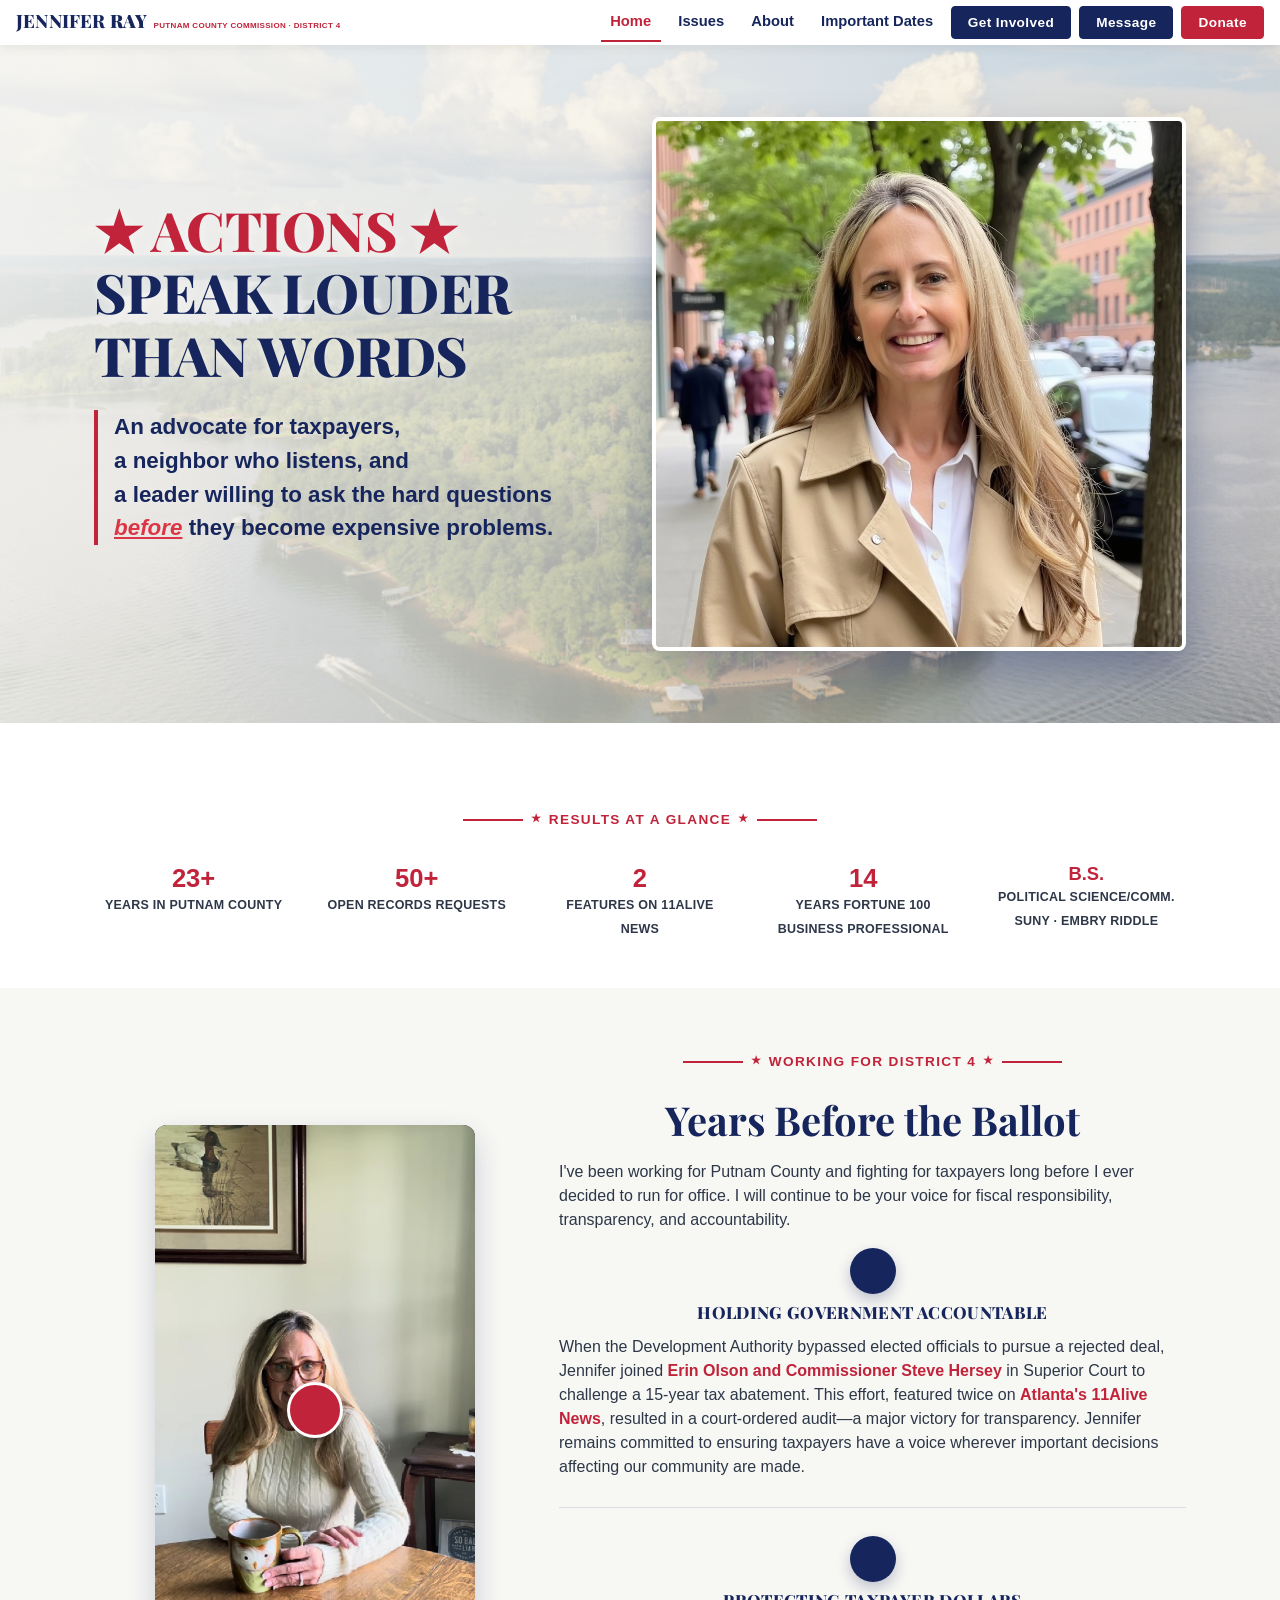
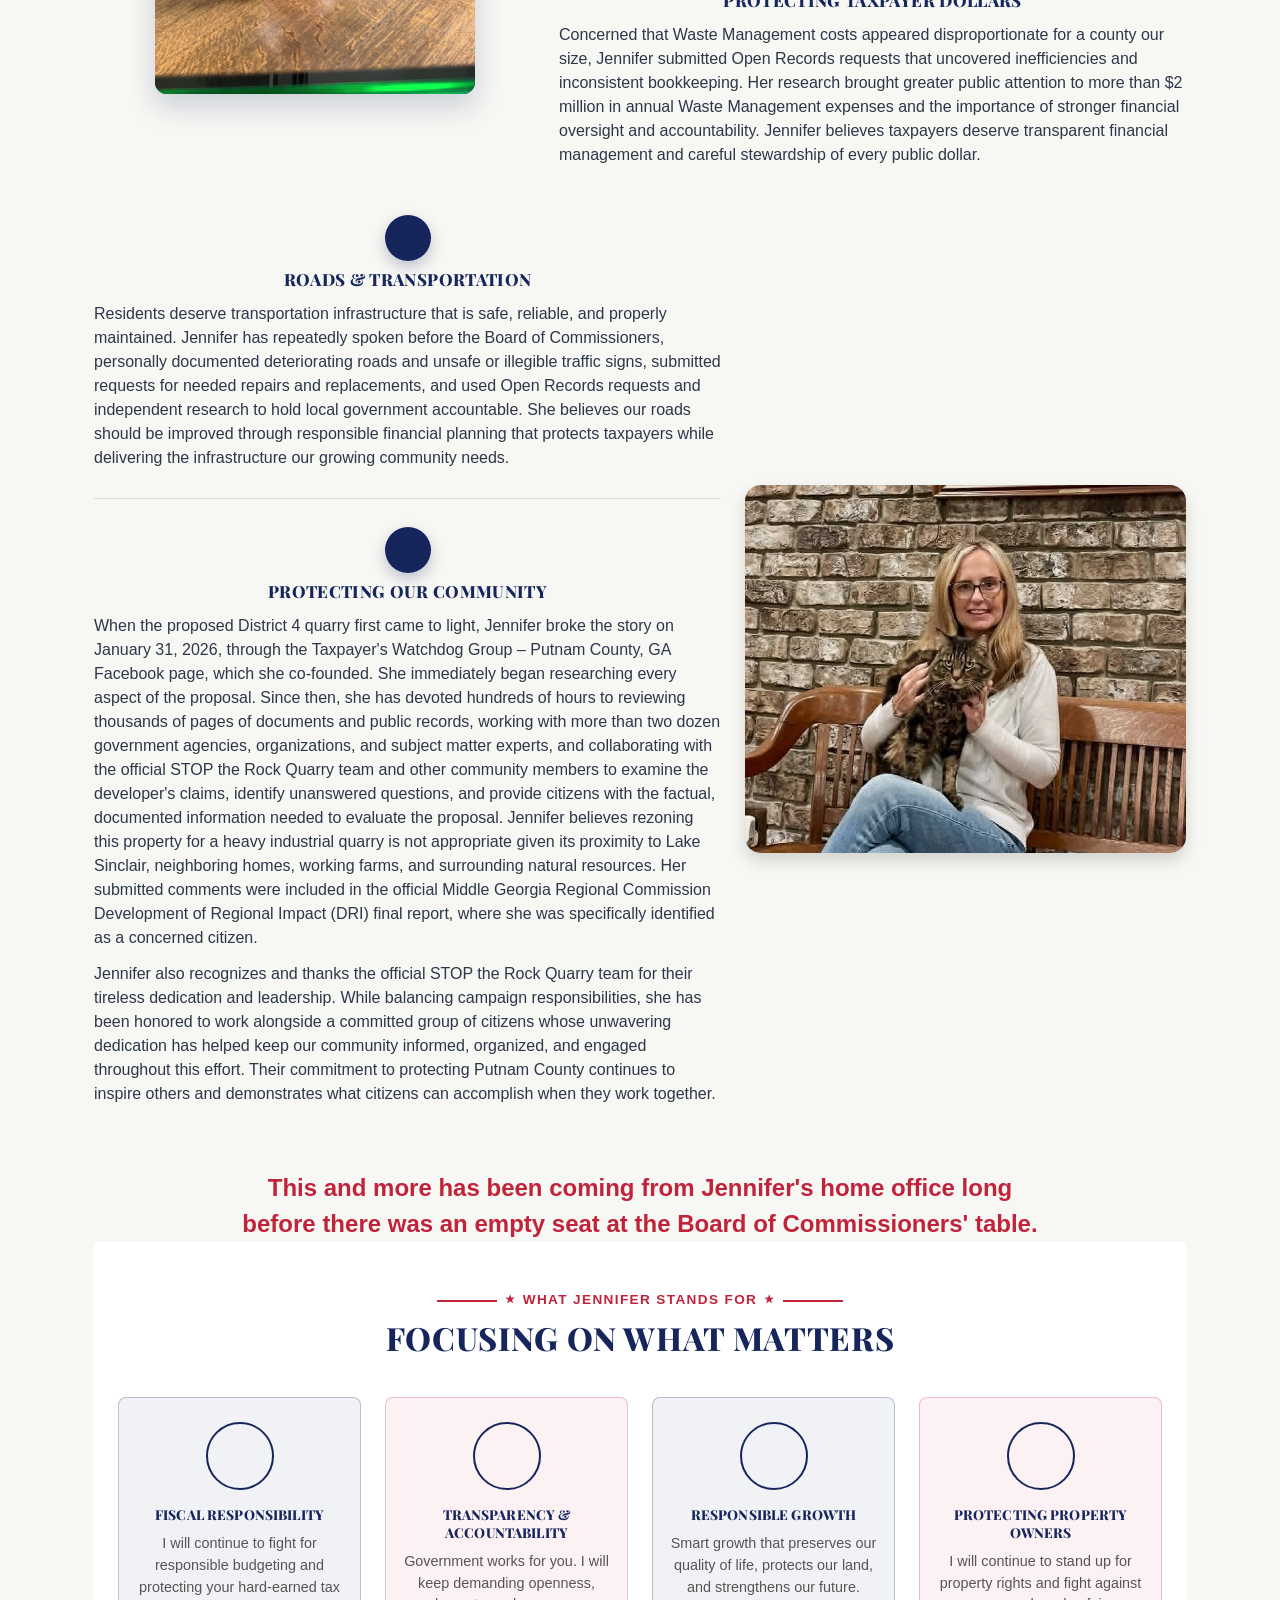
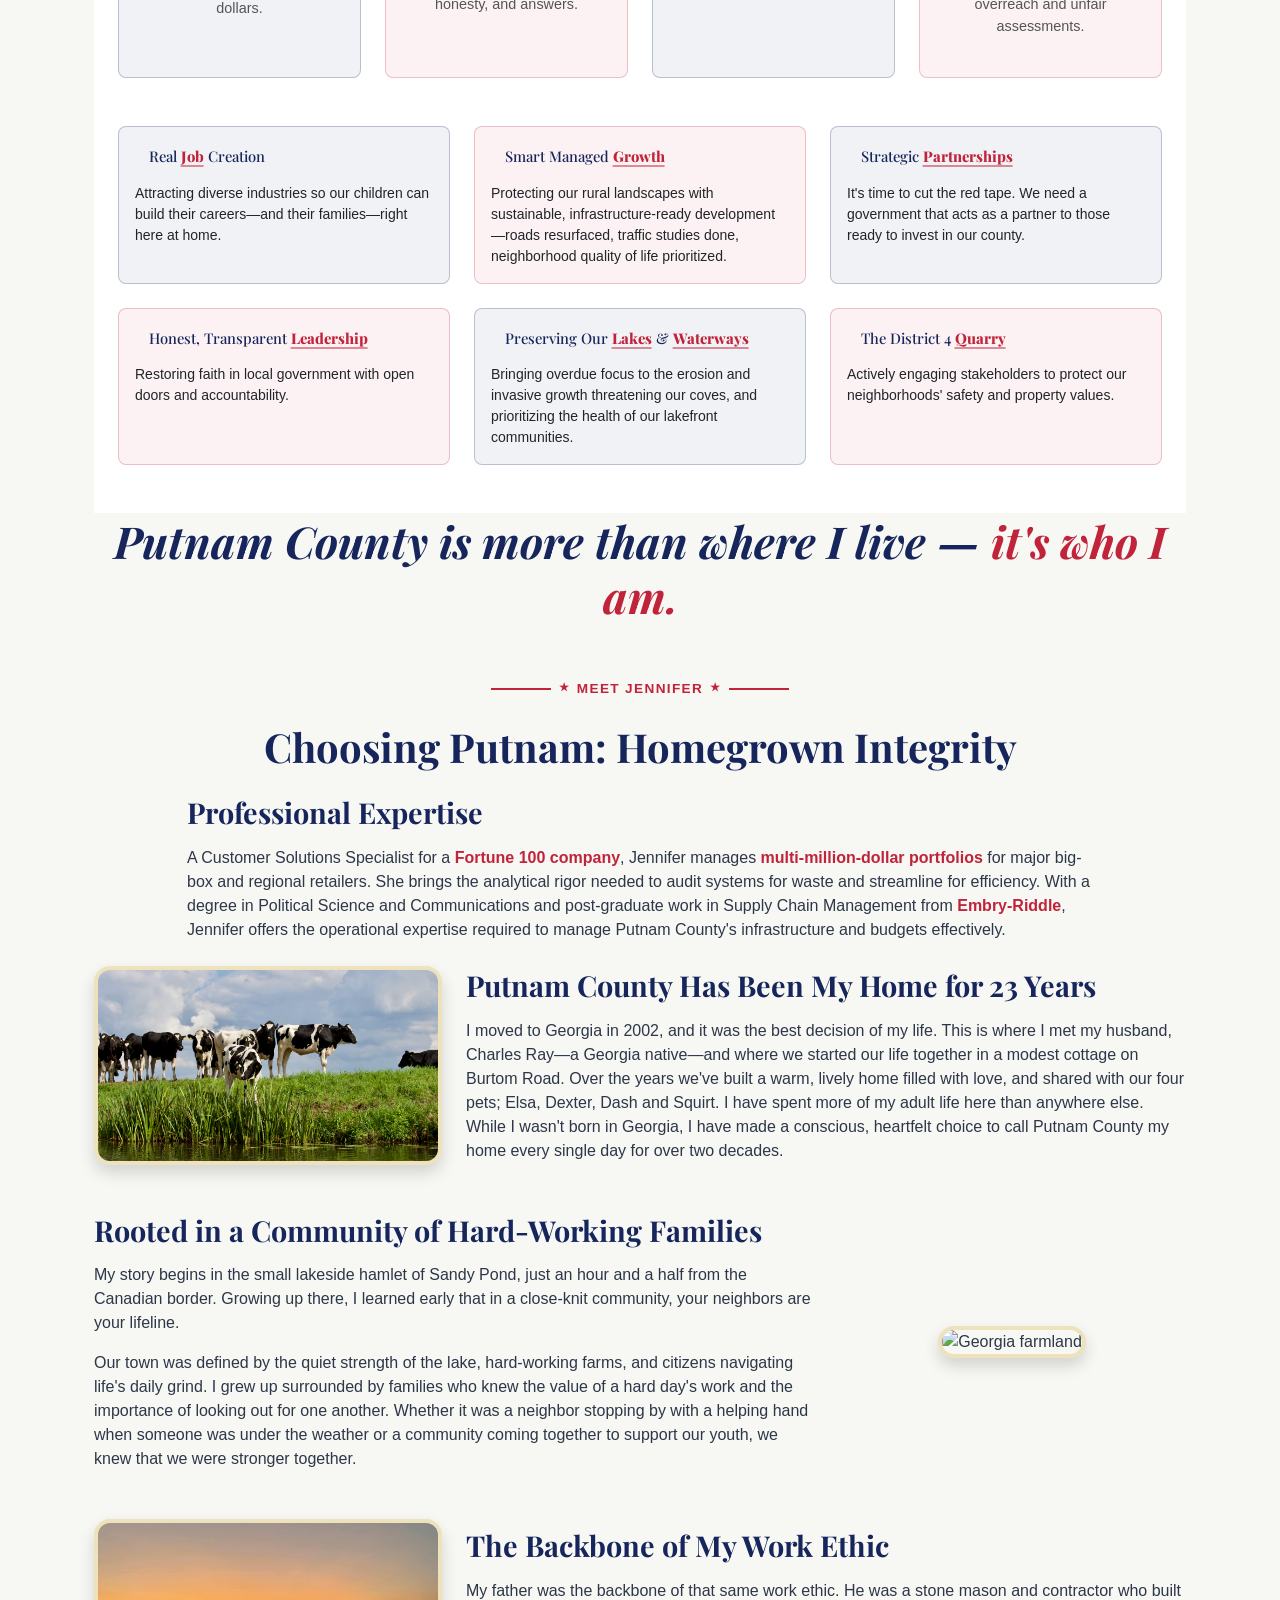
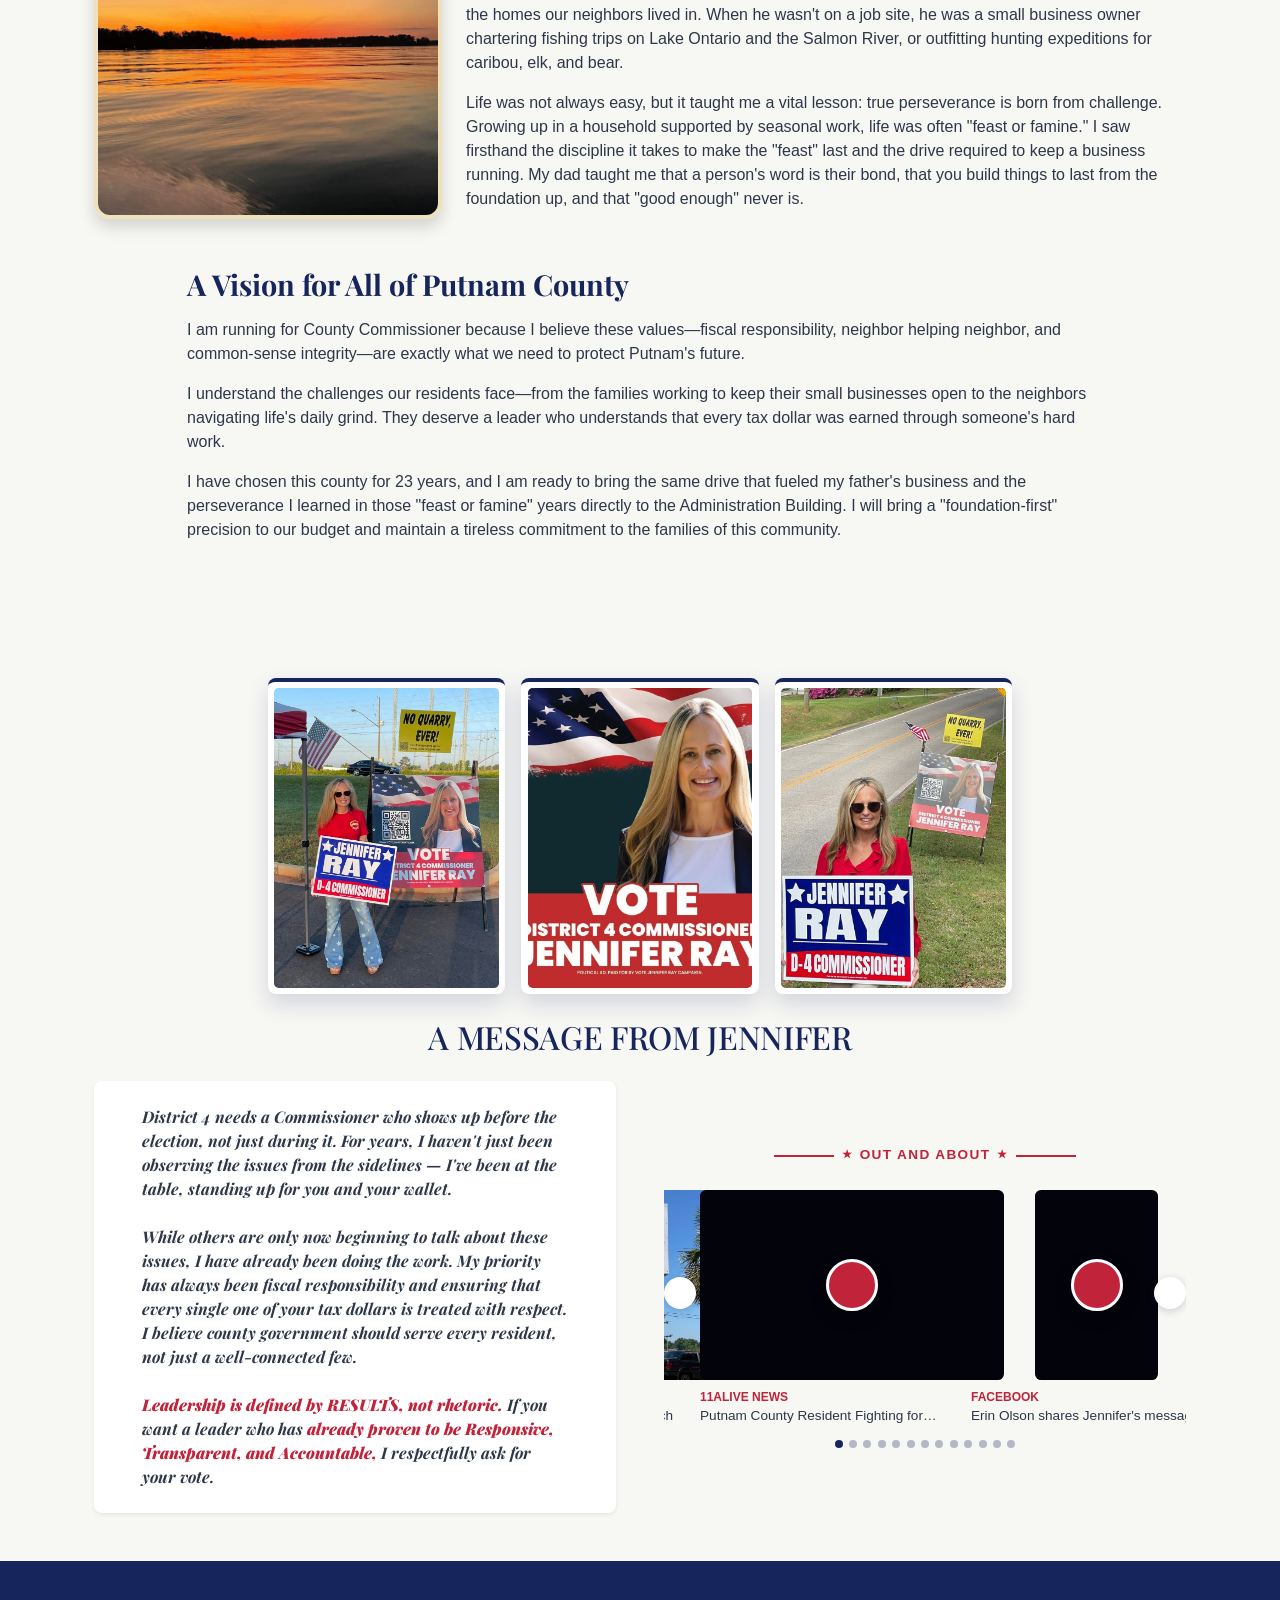
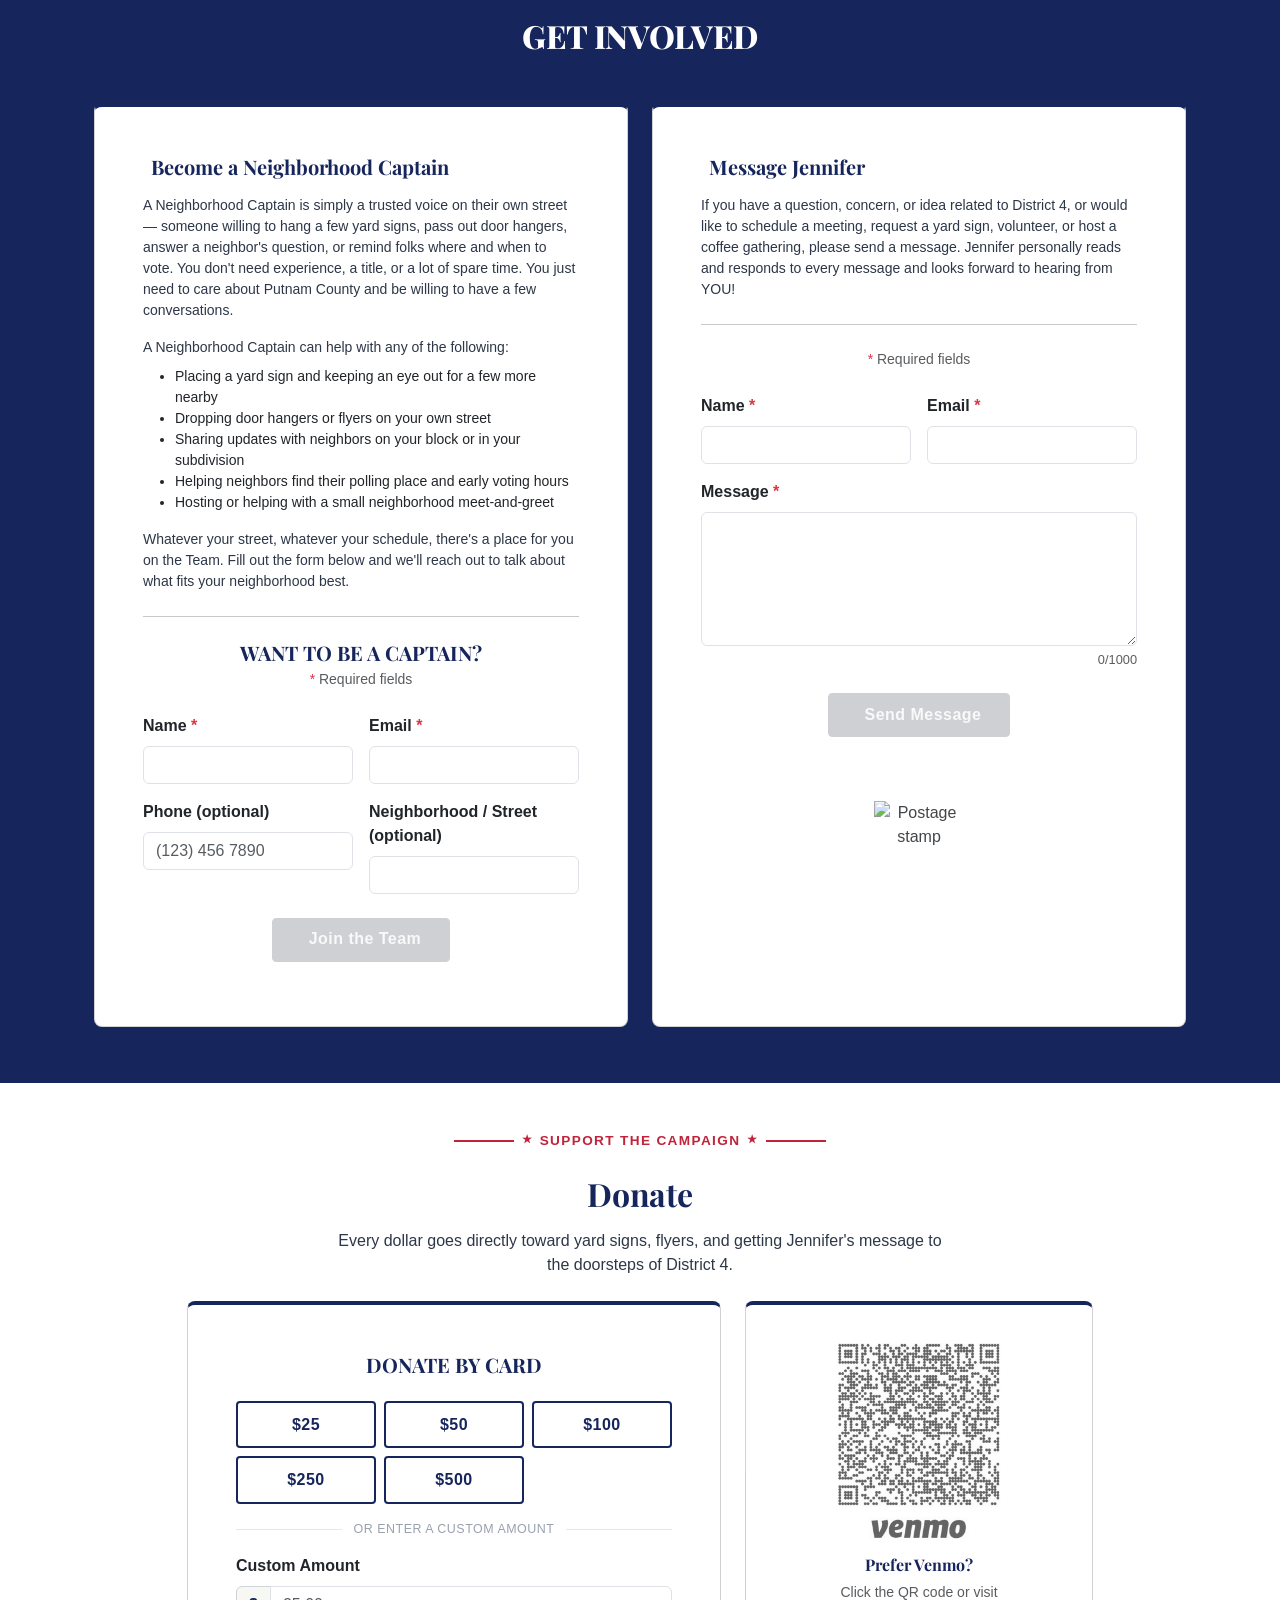
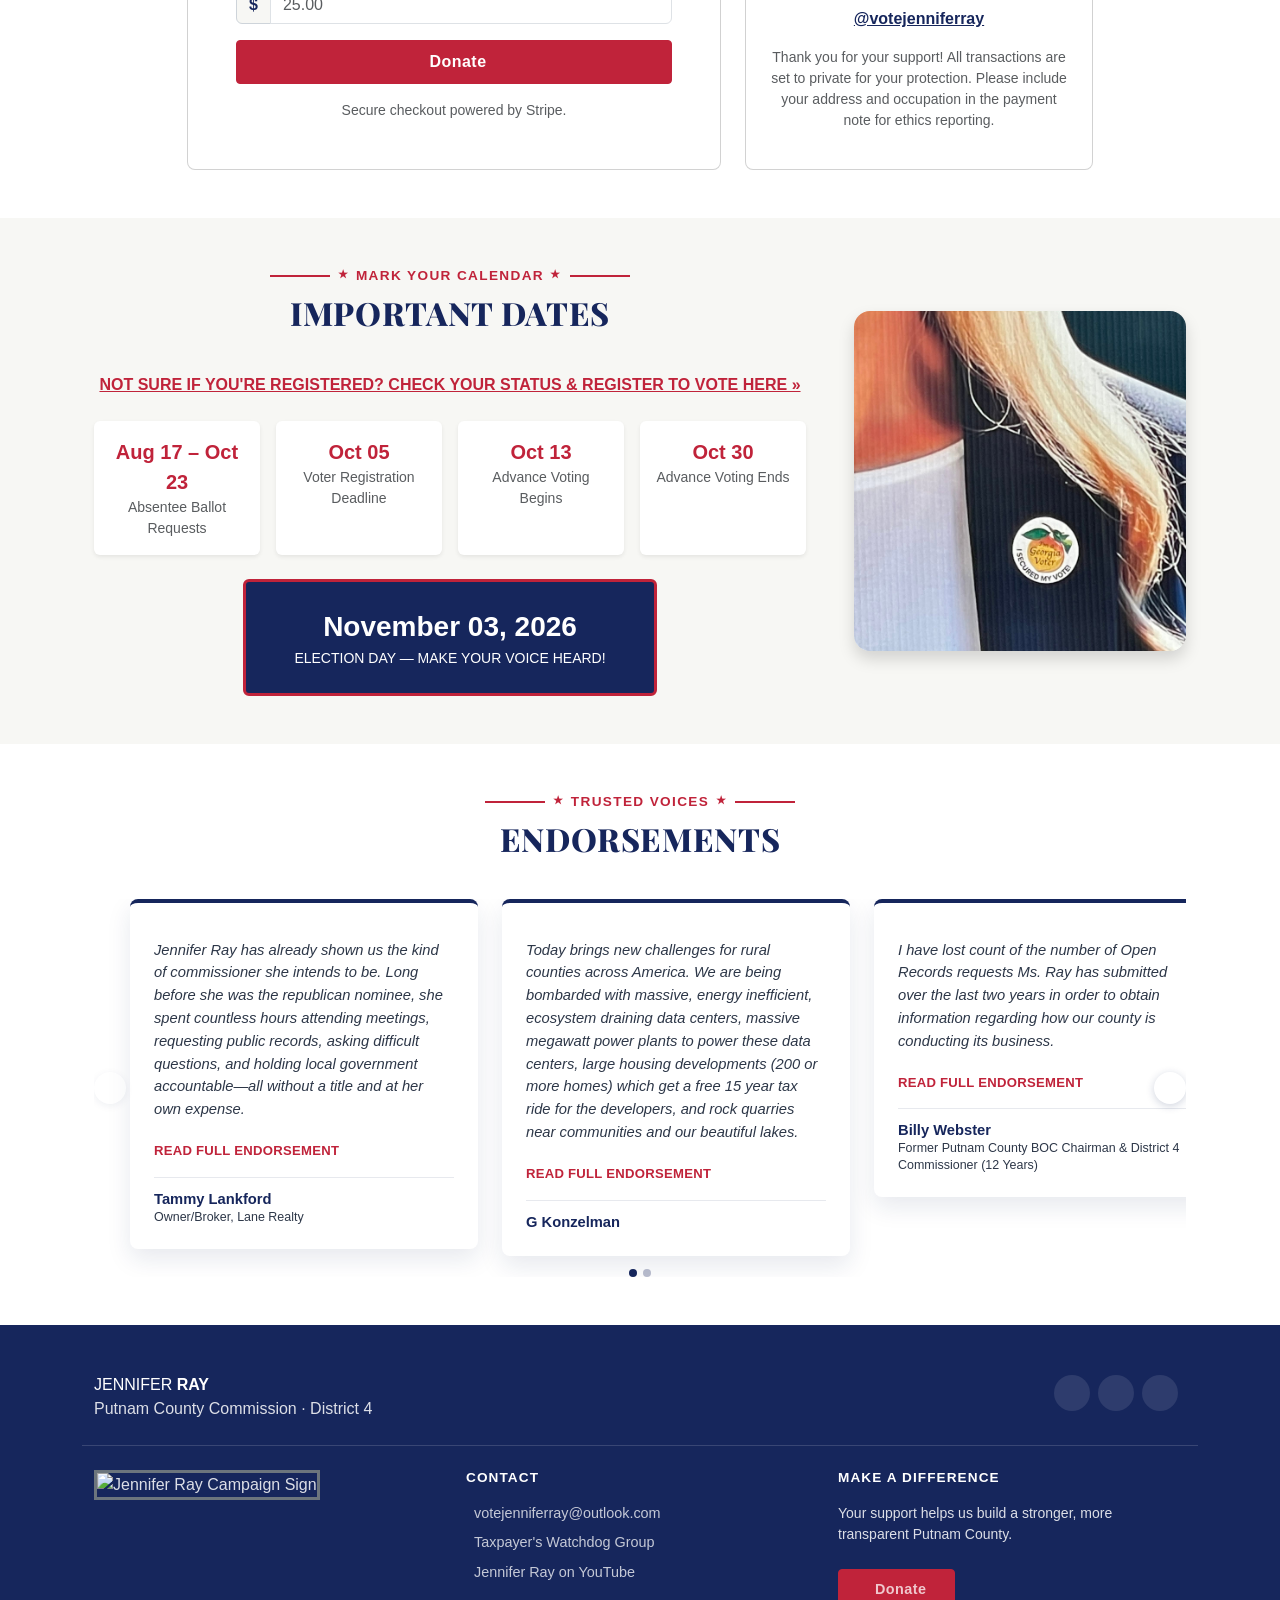
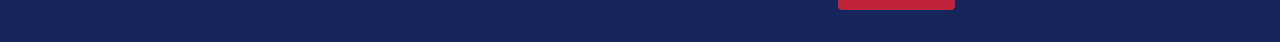
==== new.html @ e47a66ab "updated text and carousel" ====
<!doctype html>
<html lang="en">
	<head>
		<script async src="https://www.googletagmanager.com/gtag/js?id=G-Y20LZ23886"></script>
		<script>
			window.dataLayer = window.dataLayer || [];
			function gtag() {
				dataLayer.push(arguments);
			}
			gtag("js", new Date());
			gtag("config", "G-Y20LZ23886");
		</script>
		<meta charset="UTF-8" />
		<meta name="viewport" content="width=device-width, initial-scale=1.0" />
		<title>Jennifer Ray | Putnam County Board of Commissioners Candidate 2026</title>
		<link href="https://cdn.jsdelivr.net/npm/bootstrap@5.3.3/dist/css/bootstrap.min.css" rel="stylesheet" />
		<link href="https://cdn.jsdelivr.net/npm/@fortawesome/fontawesome-free@7.2.0/css/all.min.css" rel="stylesheet" />
		<link
			href="https://fonts.googleapis.com/css2?family=Playfair+Display:ital,wght@0,600;0,700;0,800;1,600&display=swap"
			rel="stylesheet"
		/>
		<link href="css/new-style.css?v=11" rel="stylesheet" />
		<link rel="icon" type="image/png" href="images/favicon.ico" />
	</head>
	<body>
		<nav class="navbar custom-navbar site-nav sticky-top">
			<div class="container-fluid px-2 px-sm-3">
				<div class="navbar-top-row">
					<a class="navbar-brand brand-block" href="#home">
						<span class="brand-name">JENNIFER <strong>RAY</strong></span>
						<span class="brand-sub">Putnam County Commission &middot; District 4</span>
					</a>
					<button
						class="navbar-toggler"
						type="button"
						data-bs-toggle="collapse"
						data-bs-target="#mainNav"
						aria-controls="mainNav"
						aria-expanded="false"
						aria-label="Toggle navigation"
					>
						<span class="navbar-toggler-icon"></span>
					</button>
				</div>
				<div class="collapse navbar-collapse justify-content-end" id="mainNav">
					<ul class="navbar-nav nav-items-gap">
						<li class="nav-item"><a class="nav-link active" href="#home">Home</a></li>
						<li class="nav-item"><a class="nav-link" href="#issues">Issues</a></li>
						<li class="nav-item"><a class="nav-link" href="#meet-jennifer">About</a></li>
						<li class="nav-item"><a class="nav-link" href="#dates">Important Dates</a></li>
						<li class="nav-item nav-cta"><a class="btn btn-navy-solid btn-nav" href="#get-involved">Get Involved</a></li>
						<li class="nav-item nav-cta"><a class="btn btn-navy-solid btn-nav" href="#message">Message</a></li>
						<li class="nav-item nav-cta"><a class="btn btn-red btn-nav" href="#donate">Donate</a></li>
					</ul>
				</div>
			</div>
		</nav>

		<section class="hero-section" id="home">
			<div class="container px-4">
				<div class="row align-items-center gy-4">
					<div class="col-lg-6 order-2 order-lg-1">
						<h1 class="hero-headline text-navy mb-4">
							<span class="accent-line">&#9733; Actions &#9733;</span><br />
							Speak Louder<br />
							Than Words
						</h1>
						<p class="hero-lede mb-4" style="max-width: 32rem">
							An advocate for taxpayers,<br />
							a neighbor who listens, and<br />
							a leader willing to ask the hard questions
							<b class="text-decoration-underline fst-italic text-danger">before</b> they become expensive problems.
						</p>
					</div>
					<div class="col-lg-6 order-1 order-lg-2 text-center">
						<img src="images/jen-pic-2.jpeg" alt="Jennifer Ray" class="img-fluid hero-photo hero-photo-mobile" />
					</div>
				</div>
			</div>
		</section>

		<div class="wave-divider">
			<svg viewBox="0 0 1200 60" preserveAspectRatio="none" xmlns="http://www.w3.org/2000/svg">
				<path d="M0,20 C300,60 900,0 1200,30 L1200,60 L0,60 Z" fill="#ffffff"></path>
			</svg>
		</div>

		<section class="stats-strip bg-white">
			<div class="container px-4">
				<div class="section-heading mb-4">
					<div class="eyebrow-rule">
						<hr />
						<span class="eyebrow">Results at a Glance</span>
						<hr />
					</div>
				</div>
				<div class="row row-cols-2 row-cols-md-3 row-cols-lg-5 g-4">
					<div class="col">
						<div class="stat-item">
							<div class="stat-icon"><i class="fas fa-tree"></i></div>
							<span class="stat-number">23+</span>
							<span class="stat-label">Years in Putnam County</span>
						</div>
					</div>
					<div class="col">
						<div class="stat-item">
							<div class="stat-icon"><i class="fas fa-file-alt"></i></div>
							<span class="stat-number">50+</span>
							<span class="stat-label">Open Records Requests</span>
						</div>
					</div>
					<div class="col">
						<div class="stat-item">
							<div class="stat-icon"><i class="fas fa-video"></i></div>
							<span class="stat-number">2</span>
							<span class="stat-label">Features on 11Alive News</span>
						</div>
					</div>
					<div class="col">
						<div class="stat-item">
							<div class="stat-icon"><i class="fas fa-briefcase"></i></div>
							<span class="stat-number">14</span>
							<span class="stat-label">Years Fortune 100 Business Professional</span>
						</div>
					</div>
					<div class="col">
						<div class="stat-item">
							<div class="stat-icon"><i class="fas fa-graduation-cap"></i></div>
							<span class="stat-number stat-number--sm">B.S.</span>
							<span class="stat-label">Political Science/Comm. SUNY &middot; Embry Riddle</span>
						</div>
					</div>
				</div>
			</div>
		</section>

		<section class="ballot-section bg-ivory py-5" id="about">
			<div class="container px-4 py-3">
				<div class="row align-items-center gy-4 mb-5">
					<div class="col-lg-5 text-center">
						<div
							class="short-embed short-embed--large short-embed--poster mx-auto"
							id="jenniferShortPoster"
							data-video-src="https://www.youtube.com/embed/YfKQkAMSHpc?autoplay=1&modestbranding=1&rel=0&iv_load_policy=3&playsinline=1"
							data-video-title="Jennifer Ray"
							role="button"
							tabindex="0"
							aria-label="Play video"
						>
							<img src="images/new/jennifer_introduction.png" alt="Jennifer Ray" class="short-embed__poster-img" />
							<span class="short-embed__play-badge"><i class="fas fa-play"></i></span>
						</div>
					</div>
					<div class="col-lg-7">
						<div class="section-heading mb-4">
							<div class="eyebrow-rule">
								<hr />
								<span class="eyebrow">Working for District 4</span>
								<hr />
							</div>
						</div>
						<h2 class="fw-bold mb-3 text-center heading-lg">Years Before the Ballot</h2>
						<p class="mb-3">
							I've been working for Putnam County and fighting for taxpayers long before I ever decided to run for office. I
							will continue to be your voice for fiscal responsibility, transparency, and accountability.
						</p>
						<div class="about-feature-list">
							<div class="about-feature">
								<div class="about-feature-head">
									<span class="about-feature-icon"><i class="fas fa-landmark"></i></span>
									<h3 class="about-feature-title">Holding Government Accountable</h3>
								</div>
								<p class="about-feature-text">
									When the Development Authority bypassed elected officials to pursue a rejected deal, Jennifer joined
									<strong class="text-red">Erin Olson and Commissioner Steve Hersey</strong> in Superior Court to
									challenge a 15-year tax abatement. This effort, featured twice on
									<strong class="text-red">Atlanta's 11Alive News</strong>, resulted in a court-ordered audit—a major
									victory for transparency. Jennifer remains committed to ensuring taxpayers have a voice wherever
									important decisions affecting our community are made.
								</p>
							</div>
							<div class="about-feature">
								<div class="about-feature-head">
									<span class="about-feature-icon"><i class="fas fa-trash-can"></i></span>
									<h3 class="about-feature-title">Protecting Taxpayer Dollars</h3>
								</div>
								<p class="about-feature-text">
									Concerned that Waste Management costs appeared disproportionate for a county our size, Jennifer
									submitted Open Records requests that uncovered inefficiencies and inconsistent bookkeeping. Her research
									brought greater public attention to more than $2 million in annual Waste Management expenses and the
									importance of stronger financial oversight and accountability. Jennifer believes taxpayers deserve
									transparent financial management and careful stewardship of every public dollar.
								</p>
							</div>
						</div>
					</div>
				</div>

				<div class="row align-items-center gy-4 mb-5">
					<div class="col-lg-7 order-2 order-lg-1">
						<div class="about-feature-list mb-3">
							<div class="about-feature">
								<div class="about-feature-head">
									<span class="about-feature-icon"><i class="fas fa-signs-post"></i></span>
									<h3 class="about-feature-title">Roads &amp; Transportation</h3>
								</div>
								<p class="about-feature-text">
									Residents deserve transportation infrastructure that is safe, reliable, and properly maintained.
									Jennifer has repeatedly spoken before the Board of Commissioners, personally documented deteriorating
									roads and unsafe or illegible traffic signs, submitted requests for needed repairs and replacements, and
									used Open Records requests and independent research to hold local government accountable. She believes
									our roads should be improved through responsible financial planning that protects taxpayers while
									delivering the infrastructure our growing community needs.
								</p>
							</div>
							<div class="about-feature">
								<div class="about-feature-head">
									<span class="about-feature-icon"><i class="fas fa-water"></i></span>
									<h3 class="about-feature-title">Protecting Our Community</h3>
								</div>
								<p class="about-feature-text">
									When the proposed District 4 quarry first came to light, Jennifer broke the story on January 31, 2026,
									through the Taxpayer's Watchdog Group – Putnam County, GA Facebook page, which she co-founded. She
									immediately began researching every aspect of the proposal. Since then, she has devoted hundreds of
									hours to reviewing thousands of pages of documents and public records, working with more than two dozen
									government agencies, organizations, and subject matter experts, and collaborating with the official STOP
									the Rock Quarry team and other community members to examine the developer's claims, identify unanswered
									questions, and provide citizens with the factual, documented information needed to evaluate the
									proposal. Jennifer believes rezoning this property for a heavy industrial quarry is not appropriate
									given its proximity to Lake Sinclair, neighboring homes, working farms, and surrounding natural
									resources. Her submitted comments were included in the official Middle Georgia Regional Commission
									Development of Regional Impact (DRI) final report, where she was specifically identified as a concerned
									citizen.
								</p>
								<p class="about-feature-text">
									Jennifer also recognizes and thanks the official STOP the Rock Quarry team for their tireless dedication
									and leadership. While balancing campaign responsibilities, she has been honored to work alongside a
									committed group of citizens whose unwavering dedication has helped keep our community informed,
									organized, and engaged throughout this effort. Their commitment to protecting Putnam County continues to
									inspire others and demonstrates what citizens can accomplish when they work together.
								</p>
							</div>
						</div>
					</div>
					<div class="col-lg-5 order-1 order-lg-2 text-center">
						<img
							src="images/new/squirtr.JPG"
							alt="Jennifer Ray with her cat Squirt"
							class="img-fluid rounded-4 shadow ballot-side-photo"
						/>
					</div>
				</div>
				<div class="row justify-content-center">
					<div class="col-lg-9">
						<p class="mb-0 fs-4 fw-bold text-red text-center">
							This and more has been coming from Jennifer's home office long before there was an empty seat at the Board of
							Commissioners' table.
						</p>
					</div>
				</div>
				<section class="py-5 bg-white" id="issues">
					<div class="container px-4">
						<div class="section-heading">
							<div class="eyebrow-rule">
								<hr />
								<span class="eyebrow">What Jennifer Stands For</span>
								<hr />
							</div>
							<h2 class="text-navy heading-lg">Focusing on What Matters</h2>
						</div>
						<div class="plain-grid matters-grid mb-5">
							<div class="matters-card">
								<div class="matters-icon"><i class="fas fa-shield-halved"></i></div>
								<h3 class="text-navy">Fiscal Responsibility</h3>
								<p>I will continue to fight for responsible budgeting and protecting your hard-earned tax dollars.</p>
							</div>
							<div class="matters-card">
								<div class="matters-icon"><i class="fas fa-magnifying-glass"></i></div>
								<h3 class="text-navy">Transparency &amp; Accountability</h3>
								<p>Government works for you. I will keep demanding openness, honesty, and answers.</p>
							</div>
							<div class="matters-card">
								<div class="matters-icon"><i class="fas fa-seedling"></i></div>
								<h3 class="text-navy">Responsible Growth</h3>
								<p>Smart growth that preserves our quality of life, protects our land, and strengthens our future.</p>
							</div>
							<div class="matters-card">
								<div class="matters-icon"><i class="fas fa-house"></i></div>
								<h3 class="text-navy">Protecting Property Owners</h3>
								<p>I will continue to stand up for property rights and fight against overreach and unfair assessments.</p>
							</div>
						</div>

						<div class="plain-grid issues-grid">
							<div class="card issue-card">
								<div class="card-header">
									<i class="fas fa-briefcase"></i>
									<h4>Real <strong class="text-red">Job</strong> Creation</h4>
								</div>
								<div class="card-body">
									<p class="small mb-0">
										Attracting diverse industries so our children can build their careers—and their families—right here
										at home.
									</p>
								</div>
							</div>
							<div class="card issue-card">
								<div class="card-header">
									<i class="fas fa-seedling"></i>
									<h4>Smart Managed <strong class="text-red">Growth</strong></h4>
								</div>
								<div class="card-body">
									<p class="small mb-0">
										Protecting our rural landscapes with sustainable, infrastructure-ready development—roads resurfaced,
										traffic studies done, neighborhood quality of life prioritized.
									</p>
								</div>
							</div>
							<div class="card issue-card">
								<div class="card-header">
									<i class="fas fa-handshake"></i>
									<h4>Strategic <strong class="text-red">Partnerships</strong></h4>
								</div>
								<div class="card-body">
									<p class="small mb-0">
										It's time to cut the red tape. We need a government that acts as a partner to those ready to invest
										in our county.
									</p>
								</div>
							</div>
							<div class="card issue-card">
								<div class="card-header">
									<i class="fas fa-gavel"></i>
									<h4>Honest, Transparent <strong class="text-red">Leadership</strong></h4>
								</div>
								<div class="card-body">
									<p class="small mb-0">Restoring faith in local government with open doors and accountability.</p>
								</div>
							</div>
							<div class="card issue-card">
								<div class="card-header">
									<i class="fas fa-water"></i>
									<h4>
										Preserving Our <strong class="text-red">Lakes</strong> &amp;
										<strong class="text-red">Waterways</strong>
									</h4>
								</div>
								<div class="card-body">
									<p class="small mb-0">
										Bringing overdue focus to the erosion and invasive growth threatening our coves, and prioritizing
										the health of our lakefront communities.
									</p>
								</div>
							</div>
							<div class="card issue-card">
								<div class="card-header">
									<i class="fas fa-mountain"></i>
									<h4>The District 4 <strong class="text-red">Quarry</strong></h4>
								</div>
								<div class="card-body">
									<p class="small mb-0">
										Actively engaging stakeholders to protect our neighborhoods' safety and property values.
									</p>
								</div>
							</div>
						</div>
					</div>
				</section>
				<p class="text-center mb-5 pb-2 pivot-quote">
					Putnam County is more than where I live &mdash; <span class="text-red">it's who I am.</span>
				</p>

				<div class="section-heading mt-5 mb-4" id="meet-jennifer">
					<div class="eyebrow-rule">
						<hr />
						<span class="eyebrow">Meet Jennifer</span>
						<hr />
					</div>
				</div>

				<div class="row justify-content-center">
					<div class="col-lg-10">
						<h2 class="fw-bold text-navy mb-4 text-center heading-lg">Choosing Putnam: Homegrown Integrity</h2>

						<h3 class="fw-bold text-navy mb-3" style="font-size: clamp(1.3rem, 2.5vw, 1.8rem)">Professional Expertise</h3>
						<p class="mb-4">
							A Customer Solutions Specialist for a <strong class="text-red">Fortune 100 company</strong>, Jennifer manages
							<strong class="text-red">multi-million-dollar portfolios</strong> for major big-box and regional retailers. She
							brings the analytical rigor needed to audit systems for waste and streamline for efficiency. With a degree in
							Political Science and Communications and post-graduate work in Supply Chain Management from
							<strong class="text-red">Embry-Riddle</strong>, Jennifer offers the operational expertise required to manage
							Putnam County's infrastructure and budgets effectively.
						</p>
					</div>
				</div>

				<div class="row align-items-center g-4 mb-5">
					<div class="col-lg-4 text-center">
						<img src="images/cows.jpg" alt="Small town farm life" class="img-fluid rounded-4 shadow bio-photo" />
					</div>
					<div class="col-lg-8">
						<h3 class="fw-bold text-navy mb-3" style="font-size: clamp(1.3rem, 2.5vw, 1.8rem)">
							Putnam County Has Been My Home for 23 Years
						</h3>
						<p class="mb-0">
							I moved to Georgia in 2002, and it was the best decision of my life. This is where I met my husband, Charles
							Ray—a Georgia native—and where we started our life together in a modest cottage on Burtom Road. Over the years
							we've built a warm, lively home filled with love, and shared with our four pets; Elsa, Dexter, Dash and Squirt.
							I have spent more of my adult life here than anywhere else. While I wasn't born in Georgia, I have made a
							conscious, heartfelt choice to call Putnam County my home every single day for over two decades.
						</p>
					</div>
				</div>

				<div class="row align-items-center g-4 mb-5 flex-lg-row-reverse">
					<div class="col-lg-4 text-center">
						<img src="images/corn.jpg" alt="Georgia farmland" class="img-fluid rounded-4 shadow bio-photo" />
					</div>
					<div class="col-lg-8">
						<h3 class="fw-bold text-navy mb-3" style="font-size: clamp(1.3rem, 2.5vw, 1.8rem)">
							Rooted in a Community of Hard-Working Families
						</h3>
						<p class="mb-3">
							My story begins in the small lakeside hamlet of Sandy Pond, just an hour and a half from the Canadian border.
							Growing up there, I learned early that in a close-knit community, your neighbors are your lifeline.
						</p>
						<p class="mb-0">
							Our town was defined by the quiet strength of the lake, hard-working farms, and citizens navigating life's daily
							grind. I grew up surrounded by families who knew the value of a hard day's work and the importance of looking
							out for one another. Whether it was a neighbor stopping by with a helping hand when someone was under the
							weather or a community coming together to support our youth, we knew that we were stronger together.
						</p>
					</div>
				</div>

				<div class="row align-items-center g-4 mb-5">
					<div class="col-lg-4 text-center">
						<img src="images/jenns-lake.jpg" alt="Lake memories" class="img-fluid rounded-4 shadow bio-photo" />
					</div>
					<div class="col-lg-8">
						<h3 class="fw-bold text-navy mb-3" style="font-size: clamp(1.3rem, 2.5vw, 1.8rem)">
							The Backbone of My Work Ethic
						</h3>
						<p class="mb-3">
							My father was the backbone of that same work ethic. He was a stone mason and contractor who built the homes our
							neighbors lived in. When he wasn't on a job site, he was a small business owner chartering fishing trips on Lake
							Ontario and the Salmon River, or outfitting hunting expeditions for caribou, elk, and bear.
						</p>
						<p class="mb-0">
							Life was not always easy, but it taught me a vital lesson: true perseverance is born from challenge. Growing up
							in a household supported by seasonal work, life was often "feast or famine." I saw firsthand the discipline it
							takes to make the "feast" last and the drive required to keep a business running. My dad taught me that a
							person's word is their bond, that you build things to last from the foundation up, and that "good enough" never
							is.
						</p>
					</div>
				</div>

				<div class="row justify-content-center">
					<div class="col-lg-10">
						<h3 class="fw-bold text-navy mb-3" style="font-size: clamp(1.3rem, 2.5vw, 1.8rem)">
							A Vision for All of Putnam County
						</h3>
						<p class="mb-3">
							I am running for County Commissioner because I believe these values—fiscal responsibility, neighbor helping
							neighbor, and common-sense integrity—are exactly what we need to protect Putnam's future.
						</p>
						<p class="mb-3">
							I understand the challenges our residents face—from the families working to keep their small businesses open to
							the neighbors navigating life's daily grind. They deserve a leader who understands that every tax dollar was
							earned through someone's hard work.
						</p>
						<p class="mb-4">
							I have chosen this county for 23 years, and I am ready to bring the same drive that fueled my father's business
							and the perseverance I learned in those "feast or famine" years directly to the Administration Building. I will
							bring a "foundation-first" precision to our budget and maintain a tireless commitment to the families of this
							community.
						</p>
					</div>
				</div>
			</div>
		</section>

		<section class="py-5 bg-ivory" id="accomplishments">
			<div class="container px-4">
				<div class="row justify-content-center g-3 mb-4 signs-photo-row">
					<div class="col-4">
						<div class="signs-photo-frame">
							<div class="signs-photo-crop">
								<img src="images/new/jennifer_signs.jpg" alt="Jennifer Ray with campaign yard signs" />
							</div>
						</div>
					</div>
					<div class="col-4">
						<div class="signs-photo-frame">
							<div class="signs-photo-crop">
								<img src="images/new/jennifer_campaign_sign.jpg" alt="Vote Jennifer Ray campaign sign" />
							</div>
						</div>
					</div>
					<div class="col-4">
						<div class="signs-photo-frame">
							<div class="signs-photo-crop">
								<img src="images/new/jennifer_roadside_sign.jpg" alt="Jennifer Ray roadside campaign sign" />
							</div>
						</div>
					</div>
				</div>
				<div class="row text-center">
					<h2 class="mb-4 text-center text-navy text-uppercase" style="font-size: 2rem">A Message from Jennifer</h2>
				</div>
				<div class="row g-5 align-items-center justify-content-center">
					<div class="col-lg-6 fw-bold position-relative quote-block">
						<div class="quote-card rounded-3 shadow-sm p-3 p-sm-4 pt-5 pb-4 mx-2 mx-sm-3 mx-lg-0 overflow-hidden">
							<i
								class="fa fa-quote-left fa-3x text-navy position-absolute top-0 start-0 translate-middle-y ms-2 ms-sm-3 mt-2 z-3"
								aria-hidden="true"
							></i>
							<div class="ps-2 pe-2 ps-sm-3 pe-sm-3 ps-lg-4 pe-lg-4">
								<p class="mb-4">
									District 4 needs a Commissioner who shows up before the election, not just during it. For years, I
									haven't just been observing the issues from the sidelines — I've been at the table, standing up for you
									and your wallet.
								</p>
								<p class="mb-4">
									While others are only now beginning to talk about these issues, I have already been doing the work. My
									priority has always been fiscal responsibility and ensuring that every single one of your tax dollars is
									treated with respect. I believe county government should serve every resident, not just a well-connected
									few.
								</p>
								<p class="mb-0">
									<strong class="text-red"><b>Leadership is defined by RESULTS, not rhetoric.</b></strong>
									If you want a leader who has
									<strong class="text-red"><b>already proven to be Responsive, Transparent, and Accountable,</b></strong>
									I respectfully ask for your vote.
								</p>
							</div>
						</div>
						<i
							class="fa fa-quote-right fa-3x text-navy position-absolute bottom-0 end-0 translate-middle-y me-2 me-sm-3 mb-n4 z-3"
							aria-hidden="true"
						></i>
					</div>
					<div class="col-lg-6">
						<div class="section-heading mb-4">
							<div class="eyebrow-rule">
								<hr />
								<span class="eyebrow">Out and About</span>
								<hr />
							</div>
						</div>

						<div class="out-about-slider" id="outAboutSlider">
							<div class="out-about-track" id="outAboutTrack">
								<div class="out-about-item">
									<div
										class="news-video-wrap"
										data-aspect="16/9"
										data-video-src="https://www.youtube.com/embed/p4xmZDeozYc"
										data-video-title="Jennifer Ray in the news"
									>
										<div class="video-frame news-embed">
											<iframe
												src="https://www.youtube.com/embed/p4xmZDeozYc"
												title="Jennifer Ray in the news"
												loading="lazy"
												allow="
													accelerometer;
													autoplay;
													clipboard-write;
													encrypted-media;
													gyroscope;
													picture-in-picture;
													web-share;
												"
												allowfullscreen
											></iframe>
										</div>
										<span class="video-scrim"></span>
										<span class="video-play-badge"><i class="fas fa-play"></i></span>
									</div>
									<div class="news-caption">
										<span class="news-source d-block">11Alive News</span>
										Putnam County Resident Fighting for Transparency
									</div>
								</div>
								<div class="out-about-item">
									<div
										class="news-video-wrap"
										data-aspect="308/476"
										data-video-src="https://www.facebook.com/plugins/video.php?height=476&href=https%3A%2F%2Fwww.facebook.com%2Ferin.h.olson%2Fvideos%2F979446935090135%2F%3Fidorvanity%3D1046511267109593&show_text=false&width=308&t=0"
										data-video-title="Jennifer Ray on Facebook"
									>
										<div class="video-frame fb-video-frame">
											<iframe
												src="https://www.facebook.com/plugins/video.php?height=476&href=https%3A%2F%2Fwww.facebook.com%2Ferin.h.olson%2Fvideos%2F979446935090135%2F%3Fidorvanity%3D1046511267109593&show_text=false&width=308&t=0"
												title="Jennifer Ray on Facebook"
												style="border: none; overflow: hidden"
												scrolling="no"
												frameborder="0"
												allowfullscreen="true"
												allow="autoplay; clipboard-write; encrypted-media; picture-in-picture; web-share"
											></iframe>
										</div>
										<span class="video-scrim"></span>
										<span class="video-play-badge"><i class="fab fa-facebook"></i></span>
									</div>
									<div class="news-caption">
										<span class="news-source d-block">Facebook</span>
										Erin Olson shares Jennifer's message
									</div>
								</div>
								<div class="out-about-item">
									<div
										class="news-video-wrap"
										data-aspect="267/476"
										data-video-src="https://www.facebook.com/plugins/video.php?height=476&href=https%3A%2F%2Fwww.facebook.com%2Freel%2F4575567859435196%2F&show_text=false&width=267&t=0"
										data-video-title="Jennifer Ray on data centers in Putnam County"
									>
										<div class="video-frame fb-video-frame fb-reel-frame">
											<iframe
												src="https://www.facebook.com/plugins/video.php?height=476&href=https%3A%2F%2Fwww.facebook.com%2Freel%2F4575567859435196%2F&show_text=false&width=267&t=0"
												title="Jennifer Ray on data centers in Putnam County"
												style="border: none; overflow: hidden"
												scrolling="no"
												frameborder="0"
												allowfullscreen="true"
												allow="autoplay; clipboard-write; encrypted-media; picture-in-picture; web-share"
											></iframe>
										</div>
										<span class="video-scrim"></span>
										<span class="video-play-badge"><i class="fab fa-facebook"></i></span>
									</div>
									<div class="news-caption">
										<span class="news-source d-block">Facebook</span>
										Jennifer's take on data centers in Putnam County
									</div>
								</div>
								<div class="out-about-item">
									<div class="news-photo-wrap">
										<img src="images/new/jennifer_trenchcoat.jpg" alt="Jennifer Ray downtown" />
									</div>
									<div class="news-caption">
										<span class="news-source d-block">Out and About</span>
										I am Jennifer Ray and I am asking for your vote
									</div>
								</div>
								<div class="out-about-item">
									<div class="news-photo-wrap">
										<img src="images/new/dairy_festival.jpg" alt="Jennifer Ray at the Dairy Festival" />
									</div>
									<div class="news-caption">
										<span class="news-source d-block">Out and About</span>
										Enjoying the Dairy Festival with the community
									</div>
								</div>
								<div class="out-about-item">
									<div class="news-photo-wrap">
										<img src="images/new/pet_big_boy.jpg" alt="Jennifer Ray with a shelter dog" />
									</div>
									<div class="news-caption">
										<span class="news-source d-block">Out and About</span>
										Spending time at the pet adoption event
									</div>
								</div>
								<div class="out-about-item">
									<div class="news-photo-wrap">
										<img src="images/new/pet_beagle.jpg" alt="Jennifer Ray with a beagle" />
									</div>
									<div class="news-caption">
										<span class="news-source d-block">Out and About</span>
										Making new friends at the shelter
									</div>
								</div>
								<div class="out-about-item">
									<div class="news-photo-wrap">
										<img src="images/new/crooked_creek.jpg" alt="Crooked Creek, Putnam County" />
									</div>
									<div class="news-caption">
										<span class="news-source d-block">Out and About</span>
										Enjoying the natural beauty of Crooked Creek
									</div>
								</div>
								<div class="out-about-item">
									<div class="news-photo-wrap news-photo-wrap--bottom">
										<img
											src="images/new/jennifer_ice_cream.jpg"
											alt="Jennifer Ray enjoying ice cream with the community"
										/>
									</div>
									<div class="news-caption">
										<span class="news-source d-block">Out and About</span>
										Cooling off with neighbors over ice cream
									</div>
								</div>
								<div class="out-about-item">
									<div
										class="news-video-wrap"
										data-aspect="267/476"
										data-video-src="https://www.facebook.com/plugins/video.php?height=476&href=https%3A%2F%2Fwww.facebook.com%2Freel%2F968713632726412%2F&show_text=false&width=267&t=0"
										data-video-title="Jennifer Ray on Facebook"
									>
										<div class="video-frame fb-video-frame fb-reel-frame">
											<iframe
												src="https://www.facebook.com/plugins/video.php?height=476&href=https%3A%2F%2Fwww.facebook.com%2Freel%2F968713632726412%2F&show_text=false&width=267&t=0"
												title="Jennifer Ray on Facebook"
												style="border: none; overflow: hidden"
												scrolling="no"
												frameborder="0"
												allowfullscreen="true"
												allow="autoplay; clipboard-write; encrypted-media; picture-in-picture; web-share"
											></iframe>
										</div>
										<span class="video-scrim"></span>
										<span class="video-play-badge"><i class="fab fa-facebook"></i></span>
									</div>
									<div class="news-caption">
										<span class="news-source d-block">Facebook</span>
										Jennifer Ray shares a reel from the campaign trail
									</div>
								</div>
								<div class="out-about-item">
									<div
										class="news-video-wrap"
										data-aspect="560/314"
										data-video-src="https://www.facebook.com/plugins/video.php?height=314&href=https%3A%2F%2Fwww.facebook.com%2Freel%2F4270698803170630%2F&show_text=false&width=560&t=0"
										data-video-title="Jennifer Ray on Facebook"
									>
										<div class="video-frame fb-video-frame fb-wide-frame">
											<iframe
												src="https://www.facebook.com/plugins/video.php?height=314&href=https%3A%2F%2Fwww.facebook.com%2Freel%2F4270698803170630%2F&show_text=false&width=560&t=0"
												title="Jennifer Ray on Facebook"
												style="border: none; overflow: hidden"
												scrolling="no"
												frameborder="0"
												allowfullscreen="true"
												allow="autoplay; clipboard-write; encrypted-media; picture-in-picture; web-share"
											></iframe>
										</div>
										<span class="video-scrim"></span>
										<span class="video-play-badge"><i class="fab fa-facebook"></i></span>
									</div>
									<div class="news-caption">
										<span class="news-source d-block">Facebook</span>
										Another look at Jennifer's campaign for District 4
									</div>
								</div>
								<div class="out-about-item">
									<div
										class="news-video-wrap"
										data-aspect="267/476"
										data-video-src="https://www.facebook.com/plugins/video.php?height=476&href=https%3A%2F%2Fwww.facebook.com%2Freel%2F1447982300314716%2F&show_text=false&width=267&t=0"
										data-video-title="Jennifer Ray on Facebook"
									>
										<div class="video-frame fb-video-frame fb-reel-frame">
											<iframe
												src="https://www.facebook.com/plugins/video.php?height=476&href=https%3A%2F%2Fwww.facebook.com%2Freel%2F1447982300314716%2F&show_text=false&width=267&t=0"
												title="Jennifer Ray on Facebook"
												style="border: none; overflow: hidden"
												scrolling="no"
												frameborder="0"
												allowfullscreen="true"
												allow="autoplay; clipboard-write; encrypted-media; picture-in-picture; web-share"
											></iframe>
										</div>
										<span class="video-scrim"></span>
										<span class="video-play-badge"><i class="fab fa-facebook"></i></span>
									</div>
									<div class="news-caption">
										<span class="news-source d-block">Facebook</span>
										More from Jennifer on the issues facing Putnam County
									</div>
								</div>
								<div class="out-about-item">
									<div class="news-photo-wrap news-photo-wrap--top">
										<img src="images/new/no_quarry_ever.jpg" alt="No Quarry Ever sign in Putnam County" />
									</div>
									<div class="news-caption">
										<span class="news-source d-block">Out and About</span>
										Standing with neighbors against the proposed rock quarry
									</div>
								</div>
								<div class="out-about-item">
									<div class="news-photo-wrap">
										<img src="images/new/jennifer_front_porch.jpg" alt="Jennifer Ray on a neighbor's front porch" />
									</div>
									<div class="news-caption">
										<span class="news-source d-block">Out and About</span>
										Talking with neighbors on the front porch
									</div>
								</div>
							</div>
							<button class="out-about-control out-about-control-prev" type="button" id="outAboutPrev" aria-label="Previous">
								<i class="fas fa-chevron-left"></i>
							</button>
							<button class="out-about-control out-about-control-next" type="button" id="outAboutNext" aria-label="Next">
								<i class="fas fa-chevron-right"></i>
							</button>
							<div class="out-about-dots" id="outAboutDots"></div>
						</div>
					</div>
				</div>
			</div>
		</section>

		<section class="involved-band" id="get-involved">
			<div class="container px-4">
				<div class="row mb-5">
					<div class="col-12 text-center">
						<h2 class="mb-0">Get Involved</h2>
					</div>
				</div>

				<div class="row g-4 justify-content-center" id="team-form">
					<div class="col-lg-6">
						<div class="card form-panel h-100">
							<div class="card-body p-4 p-lg-5">
								<h3 class="h5 fw-bold text-navy mb-3"><i class="fas fa-flag me-2"></i>Become a Neighborhood Captain</h3>
								<p class="small mb-3">
									A Neighborhood Captain is simply a trusted voice on their own street — someone willing to hang a few
									yard signs, pass out door hangers, answer a neighbor's question, or remind folks where and when to vote.
									You don't need experience, a title, or a lot of spare time. You just need to care about Putnam County
									and be willing to have a few conversations.
								</p>
								<p class="small mb-2">A Neighborhood Captain can help with any of the following:</p>
								<ul class="small mb-3">
									<li>Placing a yard sign and keeping an eye out for a few more nearby</li>
									<li>Dropping door hangers or flyers on your own street</li>
									<li>Sharing updates with neighbors on your block or in your subdivision</li>
									<li>Helping neighbors find their polling place and early voting hours</li>
									<li>Hosting or helping with a small neighborhood meet-and-greet</li>
								</ul>
								<p class="small mb-0">
									Whatever your street, whatever your schedule, there's a place for you on the Team. Fill out the form
									below and we'll reach out to talk about what fits your neighborhood best.
								</p>

								<hr class="my-4" />

								<h3 class="h5 fw-bold text-navy text-uppercase mb-1 text-center">Want to be a Captain?</h3>
								<p class="small text-muted text-center mb-4"><span class="text-danger">*</span> Required fields</p>
								<form id="teamForm" class="row g-3" novalidate>
									<input
										type="hidden"
										name="_subject"
										value="New Team / Neighborhood Captain Sign-Up — VoteJenniferRay.com"
									/>
									<input type="hidden" name="_template" value="table" />
									<input type="hidden" name="_captcha" value="false" />
									<input
										type="text"
										name="_honey"
										class="d-none"
										style="display: none"
										tabindex="-1"
										autocomplete="off"
									/>

									<div class="col-md-6">
										<label for="teamName" class="form-label fw-semibold">Name <span class="text-danger">*</span></label>
										<input type="text" class="form-control" id="teamName" name="name" required />
										<div class="invalid-feedback">Please enter your name.</div>
									</div>
									<div class="col-md-6">
										<label for="teamEmail" class="form-label fw-semibold"
											>Email <span class="text-danger">*</span></label
										>
										<input type="email" class="form-control" id="teamEmail" name="email" required />
										<div class="invalid-feedback">Please enter a valid email address.</div>
									</div>
									<div class="col-md-6">
										<label for="teamPhone" class="form-label fw-semibold">Phone (optional)</label>
										<input
											type="tel"
											class="form-control"
											id="teamPhone"
											name="phone"
											placeholder="(123) 456 7890"
											maxlength="14"
											pattern="^\(\d{3}\) \d{3} \d{4}$"
											title="Enter a 10-digit phone number, e.g. (123) 456 7890"
											inputmode="numeric"
										/>
										<div class="invalid-feedback">Please enter a valid phone number, e.g. (123) 456 7890.</div>
									</div>
									<div class="col-md-6">
										<label for="teamStreet" class="form-label fw-semibold">Neighborhood / Street (optional)</label>
										<input type="text" class="form-control" id="teamStreet" name="neighborhood" />
									</div>
									<div class="col-12 text-center pt-2">
										<button type="submit" class="btn btn-navy-solid">
											<i class="fas fa-people-group me-2"></i>Join the Team
										</button>
									</div>
									<div class="col-12 text-center form-status" role="status" aria-live="polite"></div>
								</form>
							</div>
						</div>
					</div>

					<div class="col-lg-6" id="message">
						<div class="card form-panel h-100">
							<div class="card-body p-4 p-lg-5">
								<h3 class="h5 fw-bold text-navy mb-3"><i class="fas fa-comment-dots me-2"></i>Message Jennifer</h3>
								<p class="small mb-3">
									If you have a question, concern, or idea related to District 4, or would like to schedule a meeting,
									request a yard sign, volunteer, or host a coffee gathering, please send a message. Jennifer personally
									reads and responds to every message and looks forward to hearing from YOU!
								</p>

								<hr class="my-4" />

								<p class="small text-muted text-center mb-4"><span class="text-danger">*</span> Required fields</p>
								<form id="messageForm" class="row g-3" novalidate>
									<input type="hidden" name="_subject" value="New Message from VoteJenniferRay.com" />
									<input type="hidden" name="_template" value="table" />
									<input type="hidden" name="_captcha" value="false" />
									<input
										type="text"
										name="_honey"
										class="d-none"
										style="display: none"
										tabindex="-1"
										autocomplete="off"
									/>

									<div class="col-md-6">
										<label for="msgName" class="form-label fw-semibold">Name <span class="text-danger">*</span></label>
										<input type="text" class="form-control" id="msgName" name="name" required />
										<div class="invalid-feedback">Please enter your name.</div>
									</div>
									<div class="col-md-6">
										<label for="msgEmail" class="form-label fw-semibold"
											>Email <span class="text-danger">*</span></label
										>
										<input type="email" class="form-control" id="msgEmail" name="email" required />
										<div class="invalid-feedback">Please enter a valid email address.</div>
									</div>
									<div class="col-12">
										<label for="msgMessage" class="form-label fw-semibold"
											>Message <span class="text-danger">*</span></label
										>
										<textarea
											class="form-control"
											id="msgMessage"
											name="message"
											rows="5"
											maxlength="1000"
											data-char-counter="msgMessageCount"
											required
										></textarea>
										<div class="invalid-feedback">Please enter a message.</div>
										<div class="char-counter small text-muted text-end mt-1">
											<span id="msgMessageCount">0</span>/1000
										</div>
									</div>
									<div class="col-12 text-center pt-2">
										<button type="submit" class="btn btn-navy-solid">
											<i class="fas fa-paper-plane me-2"></i>Send Message
										</button>
									</div>
									<div class="col-12 text-center form-status" role="status" aria-live="polite"></div>
								</form>
								<div class="text-center mt-5">
									<img
										src="https://cdn.creazilla.com/cliparts/61229/postage-stamp-clipart-original.png"
										alt="Postage stamp"
										style="max-width: 90px; opacity: 0.85"
									/>
								</div>
							</div>
						</div>
					</div>
				</div>
			</div>
		</section>

		<section class="py-5 bg-white" id="donate">
			<div class="container px-4">
				<div class="row justify-content-center text-center mb-4">
					<div class="col-lg-7">
						<div class="section-heading mb-4">
							<div class="eyebrow-rule">
								<hr />
								<span class="eyebrow">Support the Campaign</span>
								<hr />
							</div>
						</div>
						<h2 class="fw-bold text-navy mb-3">Donate</h2>
						<p class="mb-0">
							Every dollar goes directly toward yard signs, flyers, and getting Jennifer's message to the doorsteps of
							District 4.
						</p>
					</div>
				</div>

				<div class="row justify-content-center g-4">
					<div class="col-lg-6">
						<div class="card form-panel h-100">
							<div class="card-body p-4 p-lg-5">
								<h3 class="h5 fw-bold text-navy text-uppercase mb-4 text-center">Donate by Card</h3>

								<form id="donateStep1" novalidate>
									<div id="donateAmountView">
										<div class="row row-cols-3 g-2 mb-3">
											<div class="col">
												<button type="button" class="btn btn-navy-outline w-100 preset-amount-btn" data-amount="25">
													<span class="preset-amount-check"><i class="fas fa-check"></i></span>
													<span class="preset-amount-value">$25</span>
												</button>
											</div>
											<div class="col">
												<button type="button" class="btn btn-navy-outline w-100 preset-amount-btn" data-amount="50">
													<span class="preset-amount-check"><i class="fas fa-check"></i></span>
													<span class="preset-amount-value">$50</span>
												</button>
											</div>
											<div class="col">
												<button
													type="button"
													class="btn btn-navy-outline w-100 preset-amount-btn"
													data-amount="100"
												>
													<span class="preset-amount-check"><i class="fas fa-check"></i></span>
													<span class="preset-amount-value">$100</span>
												</button>
											</div>
											<div class="col">
												<button
													type="button"
													class="btn btn-navy-outline w-100 preset-amount-btn"
													data-amount="250"
												>
													<span class="preset-amount-check"><i class="fas fa-check"></i></span>
													<span class="preset-amount-value">$250</span>
												</button>
											</div>
											<div class="col">
												<button
													type="button"
													class="btn btn-navy-outline w-100 preset-amount-btn"
													data-amount="500"
												>
													<span class="preset-amount-check"><i class="fas fa-check"></i></span>
													<span class="preset-amount-value">$500</span>
												</button>
											</div>
										</div>
										<div class="donate-divider mb-3"><span>or enter a custom amount</span></div>
										<div class="mb-3">
											<label for="donateAmount" class="form-label fw-semibold">Custom Amount</label>
											<div class="input-group donate-amount-group">
												<span class="input-group-text">$</span>
												<input
													type="number"
													class="form-control"
													id="donateAmount"
													min="1"
													max="10000"
													step="0.01"
													inputmode="decimal"
													placeholder="25.00"
												/>
											</div>
										</div>
										<div id="donateAmountError" class="small text-danger mb-3 d-none"></div>

										<button type="button" id="donateAmountSubmitBtn" class="btn btn-red w-100">
											<i class="fas fa-lock me-2"></i>Donate
										</button>
										<p class="small text-muted mt-3 mb-0 text-center">Secure checkout powered by Stripe.</p>
									</div>

									<div id="donateDetailsView" class="donate-details-view">
										<hr class="my-4" />
										<button type="button" id="donateBackToAmountBtn" class="btn btn-link btn-sm p-0 text-muted mb-3">
											<i class="fas fa-chevron-up me-1"></i>Hide details
										</button>
										<p class="fw-semibold text-navy mb-3" id="donateDetailsAmountLine"></p>
										<p class="small text-muted mb-3">
											Georgia law requires campaigns to collect the following information for every contribution.
										</p>

										<div class="mb-3">
											<label for="donateName" class="form-label fw-semibold"
												>Full Name <span class="text-danger">*</span></label
											>
											<input type="text" class="form-control" id="donateName" placeholder="Jane Smith" required />
										</div>
										<div class="mb-3">
											<label for="donateAddress" class="form-label fw-semibold"
												>Street Address <span class="text-danger">*</span></label
											>
											<input type="text" class="form-control" id="donateAddress" placeholder="123 Main St" required />
										</div>
										<div class="row g-2 mb-3">
											<div class="col-12 col-sm-5">
												<label for="donateCity" class="form-label fw-semibold"
													>City <span class="text-danger">*</span></label
												>
												<input type="text" class="form-control" id="donateCity" placeholder="Eatonton" required />
											</div>
											<div class="col-6 col-sm-3">
												<label for="donateState" class="form-label fw-semibold"
													>State <span class="text-danger">*</span></label
												>
												<input
													type="text"
													class="form-control"
													id="donateState"
													placeholder="GA"
													maxlength="2"
													required
												/>
											</div>
											<div class="col-6 col-sm-4">
												<label for="donateZip" class="form-label fw-semibold"
													>ZIP <span class="text-danger">*</span></label
												>
												<input
													type="text"
													class="form-control"
													id="donateZip"
													placeholder="31024"
													inputmode="numeric"
													maxlength="10"
													required
												/>
											</div>
										</div>
										<div class="mb-3">
											<label for="donateEmail" class="form-label fw-semibold"
												>Email Address <span class="text-danger">*</span></label
											>
											<input
												type="email"
												class="form-control"
												id="donateEmail"
												placeholder="jane@example.com"
												required
											/>
										</div>
										<div class="mb-3">
											<label for="donatePhone" class="form-label fw-semibold"
												>Phone Number <span class="text-danger">*</span></label
											>
											<input type="tel" class="form-control" id="donatePhone" placeholder="(706) 555-0100" required />
										</div>
										<div class="row g-2 mb-3">
											<div class="col-sm-6">
												<label for="donateOccupation" class="form-label fw-semibold"
													>Occupation <span class="text-danger">*</span></label
												>
												<input
													type="text"
													class="form-control"
													id="donateOccupation"
													placeholder="Teacher"
													required
												/>
											</div>
											<div class="col-sm-6">
												<label for="donateEmployer" class="form-label fw-semibold"
													>Employer <span class="text-danger">*</span></label
												>
												<input
													type="text"
													class="form-control"
													id="donateEmployer"
													placeholder="Self-Employed / Retired / Company name"
													required
												/>
											</div>
										</div>

										<div class="form-check mb-3">
											<input class="form-check-input" type="checkbox" id="donateCertify" required />
											<label class="form-check-label small" for="donateCertify">
												I certify that this contribution is made from my own personal funds (not those of another
												person or entity, and not in the name of another), that I am a U.S. citizen or lawfully
												admitted permanent resident, and that this contribution does not exceed the limits set by
												Georgia law.
											</label>
										</div>
										<div id="donateFormError" class="small text-danger mb-3 d-none"></div>

										<button
											type="button"
											id="donateSubmitBtn"
											class="btn btn-red w-100"
											data-fallback-url="https://donate.stripe.com/test_3cI3cxfFf3EAbnu45y53O00"
										>
											<i class="fas fa-lock me-2"></i><span id="donateSubmitBtnLabel">Donate</span>
										</button>
										<p class="small text-muted mt-3 mb-0 text-center">Secure checkout powered by Stripe.</p>
									</div>
								</form>

								<div id="donateStep2" class="d-none">
									<div id="payment-element" class="mb-3"></div>
									<button id="donateConfirmBtn" class="btn btn-red w-100">
										<i class="fas fa-lock me-2"></i><span id="donateConfirmBtnLabel">Pay</span>
									</button>
									<div id="donatePaymentMessage" class="small text-danger mt-2 text-center"></div>
									<div class="text-center mt-2">
										<button type="button" id="donateChangeAmountBtn" class="btn btn-link btn-sm p-0 text-muted">
											Change amount
										</button>
									</div>
								</div>
							</div>
						</div>
					</div>

					<div class="col-lg-4">
						<div class="card form-panel h-100">
							<div class="card-body p-4 text-center d-flex flex-column justify-content-center">
								<div class="mx-auto mb-3 venmo-qr-wrap">
									<a href="https://venmo.com/u/votejenniferray" target="_blank" rel="noopener">
										<img
											src="images/venmo.png"
											alt="Donate with Venmo to @votejenniferray"
											class="img-fluid"
											style="filter: hue-rotate(180deg) saturate(0)"
										/>
									</a>
								</div>
								<h3 class="h6 fw-bold text-navy mb-2">Prefer Venmo?</h3>
								<p class="small text-muted mb-1" id="venmoInstruction">Click or Tap the QR code or visit</p>
								<p class="mb-3">
									<a href="https://venmo.com/u/votejenniferray" target="_blank" rel="noopener" class="fw-bold text-navy"
										>@votejenniferray</a
									>
								</p>
								<p class="small text-muted mb-0">
									Thank you for your support! All transactions are set to private for your protection. Please include your
									address and occupation in the payment note for ethics reporting.
								</p>
							</div>
						</div>
					</div>
				</div>
			</div>
		</section>

		<div class="modal fade" id="donateThankYouModal" tabindex="-1" aria-labelledby="donateThankYouLabel" aria-hidden="true">
			<div class="modal-dialog modal-dialog-centered">
				<div class="modal-content donate-thankyou-modal">
					<div class="modal-body text-center p-4 p-lg-5">
						<i class="fas fa-circle-check text-success mb-3" style="font-size: 3rem"></i>
						<h3 class="fw-bold text-navy mb-2" id="donateThankYouLabel">Thank You!</h3>
						<p class="mb-1">Your contribution to Jennifer Ray for Putnam County Commission is confirmed.</p>
						<p class="mb-4" id="donateThankYouAmountLine"></p>
						<p class="small text-muted mb-4">
							A receipt has been emailed to you. It's contributors like you who make this campaign possible &mdash; thank you
							for standing with Jennifer.
						</p>
						<button type="button" class="btn btn-red px-4" data-bs-dismiss="modal">Close</button>
					</div>
				</div>
			</div>
		</div>

		<section class="py-5 bg-ivory" id="dates">
			<div class="container px-4">
				<div class="row align-items-center g-5">
					<div class="col-lg-8 order-2 order-lg-1">
						<div class="section-heading">
							<div class="eyebrow-rule">
								<hr />
								<span class="eyebrow">Mark Your Calendar</span>
								<hr />
							</div>
							<h2 class="text-navy">Important Dates</h2>
						</div>

						<div class="text-center mb-4 d-lg-none">
							<img
								src="images/new/lapel.jpg"
								alt="I'm a Georgia Voter lapel pin"
								class="img-fluid rounded-4 shadow dates-photo"
							/>
						</div>

						<div class="text-center mb-4">
							<a href="https://mvp.sos.ga.gov/s/" target="_blank" rel="noopener" class="fw-bold text-red text-uppercase"
								>Not sure if you're registered? Check your status &amp; register to vote here &raquo;</a
							>
						</div>
						<div class="row g-3 text-center mb-4">
							<div class="col-6 col-lg-3">
								<div class="p-3 bg-white rounded shadow-sm h-100">
									<div class="fw-bold text-red fs-5">Aug 17 &ndash; Oct 23</div>
									<div class="small text-muted">Absentee Ballot Requests</div>
								</div>
							</div>
							<div class="col-6 col-lg-3">
								<div class="p-3 bg-white rounded shadow-sm h-100">
									<div class="fw-bold text-red fs-5">Oct 05</div>
									<div class="small text-muted">Voter Registration Deadline</div>
								</div>
							</div>
							<div class="col-6 col-lg-3">
								<div class="p-3 bg-white rounded shadow-sm h-100">
									<div class="fw-bold text-red fs-5">Oct 13</div>
									<div class="small text-muted">Advance Voting Begins</div>
								</div>
							</div>
							<div class="col-6 col-lg-3">
								<div class="p-3 bg-white rounded shadow-sm h-100">
									<div class="fw-bold text-red fs-5">Oct 30</div>
									<div class="small text-muted">Advance Voting Ends</div>
								</div>
							</div>
						</div>
						<div class="text-center">
							<div class="d-inline-block bg-navy text-white rounded p-4 px-5 border border-3 border-red">
								<div class="fs-3 fw-bold">November 03, 2026</div>
								<div class="text-uppercase small">Election Day &mdash; Make Your Voice Heard!</div>
							</div>
						</div>
					</div>
					<div class="col-lg-4 order-1 order-lg-2 text-center d-none d-lg-block">
						<img
							src="images/new/lapel.jpg"
							alt="I'm a Georgia Voter lapel pin"
							class="img-fluid rounded-4 shadow dates-photo"
						/>
					</div>
				</div>
			</div>
		</section>

		<section class="py-5 bg-white" id="endorsements">
			<div class="container px-4">
				<div class="section-heading">
					<div class="eyebrow-rule">
						<hr />
						<span class="eyebrow">Trusted Voices</span>
						<hr />
					</div>
					<h2 class="text-navy">Endorsements</h2>
				</div>

				<div class="endorsement-slider" id="endorsementSlider">
					<div class="endorsement-track" id="endorsementTrack">
						<div class="endorsement-item">
							<div class="endorsement-card">
								<i class="fas fa-quote-left endorsement-quote-icon"></i>
								<p class="mb-3">
									Jennifer Ray has already shown us the kind of commissioner she intends to be. Long before she was the
									republican nominee, she spent countless hours attending meetings, requesting public records, asking
									difficult questions, and holding local government accountable&mdash;all without a title and at her own
									expense.
								</p>
								<div class="collapse endorsement-more" id="endorseTammy">
									<p class="mb-3">
										Leadership isn't about making promises during a campaign. It's about demonstrating commitment before
										ever taking office.
									</p>
									<p class="mb-3">
										Jennifer has earned my trust because she has done the work. She has proven she cares deeply about
										Putnam County, believes taxpayers deserve transparency, and isn't afraid to ask the questions many
										of us are already asking.
									</p>
									<p class="mb-0">
										On November 3, I'll proudly vote for Jennifer Ray for District 4 Commissioner, and I encourage
										everyone in District 4 to do the same.
									</p>
								</div>
								<button
									class="endorsement-toggle"
									type="button"
									data-bs-toggle="collapse"
									data-bs-target="#endorseTammy"
									aria-expanded="false"
									aria-controls="endorseTammy"
								>
									<span class="show-more-label">Read Full Endorsement</span>
									<span class="show-less-label">Show Less</span>
									<i class="fas fa-chevron-down"></i>
								</button>
								<div class="endorsement-author">
									<strong>Tammy Lankford</strong>
									<span>Owner/Broker, Lane Realty</span>
								</div>
							</div>
						</div>

						<div class="endorsement-item">
							<div class="endorsement-card">
								<i class="fas fa-quote-left endorsement-quote-icon"></i>
								<p class="mb-3">
									Today brings new challenges for rural counties across America. We are being bombarded with massive,
									energy inefficient, ecosystem draining data centers, massive megawatt power plants to power these data
									centers, large housing developments (200 or more homes) which get a free 15 year tax ride for the
									developers, and rock quarries near communities and our beautiful lakes.
								</p>
								<div class="collapse endorsement-more" id="endorseGK">
									<p class="mb-3">
										These WILL affect our way of life in irreversible ways. It will take decades to see any type of
										property tax benefits&mdash;if at all. Jennifer Ray has been working tirelessly to promote
										transparency and to ensure appropriate spending of our hard earned tax dollars. It is the moral and
										ethical responsibility of the county commissioners we elect to do this.
									</p>
									<p class="mb-3">
										Jennifer has pummeled through countless documents from numerous open records requests to protect us.
										We are the hardworking citizens that end up bearing the tax burdens and decreased quality of life
										for all of the necessary infrastructure and drain on our resources. We are subject to increased
										traffic, loss of beautiful farmland, wildlife disruption, irreversible water and air pollution, and
										overdevelopment of our beautiful county.
									</p>
									<p class="mb-0">
										We can grow&mdash;but we need to grow efficiently and without placing the burden on our residents.
										Please consider a vote for Jennifer Ray. She is one of the good guys. Her track record proves this.
									</p>
								</div>
								<button
									class="endorsement-toggle"
									type="button"
									data-bs-toggle="collapse"
									data-bs-target="#endorseGK"
									aria-expanded="false"
									aria-controls="endorseGK"
								>
									<span class="show-more-label">Read Full Endorsement</span>
									<span class="show-less-label">Show Less</span>
									<i class="fas fa-chevron-down"></i>
								</button>
								<div class="endorsement-author">
									<strong>G Konzelman</strong>
								</div>
							</div>
						</div>

						<div class="endorsement-item">
							<div class="endorsement-card">
								<i class="fas fa-quote-left endorsement-quote-icon"></i>
								<p class="mb-3">
									I have lost count of the number of Open Records requests Ms. Ray has submitted over the last two years
									in order to obtain information regarding how our county is conducting its business.
								</p>
								<div class="collapse endorsement-more" id="endorseBilly">
									<p class="mb-3">
										She is no "johnny come lately" when it comes to taking a proactive role in calling out our elected
										and appointed officials when they have been less than transparent in their decision making. She was
										one of the first to draw attention to the PDA and that disastrous tax abatement they approved for
										rental properties on Harmony Rd.
									</p>
									<p class="mb-0">Ms. Ray is the type of person I want as the next District 4 Commissioner.</p>
								</div>
								<button
									class="endorsement-toggle"
									type="button"
									data-bs-toggle="collapse"
									data-bs-target="#endorseBilly"
									aria-expanded="false"
									aria-controls="endorseBilly"
								>
									<span class="show-more-label">Read Full Endorsement</span>
									<span class="show-less-label">Show Less</span>
									<i class="fas fa-chevron-down"></i>
								</button>
								<div class="endorsement-author">
									<strong>Billy Webster</strong>
									<span>Former Putnam County BOC Chairman &amp; District 4 Commissioner (12 Years)</span>
								</div>
							</div>
						</div>

						<div class="endorsement-item">
							<div class="endorsement-card">
								<i class="fas fa-quote-left endorsement-quote-icon"></i>
								<p class="mb-3">
									A year or two ago, while reading Taxpayer Watchdog on Facebook, I had a question about the topic at
									hand. I took a chance and sent Ms. Ray a private message, and to my surprise, she responded almost
									immediately.
								</p>
								<div class="collapse endorsement-more" id="endorseAnne">
									<p class="mb-3">
										Over the next year or more, I continued to ask her questions, and she always replied with informed,
										thoughtful answers. I was impressed. When I learned she was seeking my district commissioner seat, I
										immediately messaged her again and said, &ldquo;Count me in! I'll help you in whatever way I
										can!&rdquo;
									</p>
									<p class="mb-3">
										Sometime in March, she sat down at my kitchen table, and we met face to face. Throughout this
										campaign, I've gotten to know her and come to appreciate her energy, perseverance, foresight, and
										intelligence. No obstacle seems insurmountable to her. She never lets anything get to her. Jennifer
										Ray is truly unsinkable.
									</p>
									<p class="mb-0">
										I am convinced her mind never stops working, even while she sleeps. She is innovative, creative, and
										unbeatable. Putnam County, we are fortunate to have her.
									</p>
								</div>
								<button
									class="endorsement-toggle"
									type="button"
									data-bs-toggle="collapse"
									data-bs-target="#endorseAnne"
									aria-expanded="false"
									aria-controls="endorseAnne"
								>
									<span class="show-more-label">Read Full Endorsement</span>
									<span class="show-less-label">Show Less</span>
									<i class="fas fa-chevron-down"></i>
								</button>
								<div class="endorsement-author">
									<strong>Anne Rice</strong>
									<span>Taxpayer, District 4</span>
								</div>
							</div>
						</div>
					</div>
					<button class="out-about-control endorsement-control-prev" type="button" id="endorsementPrev" aria-label="Previous">
						<i class="fas fa-chevron-left"></i>
					</button>
					<button class="out-about-control endorsement-control-next" type="button" id="endorsementNext" aria-label="Next">
						<i class="fas fa-chevron-right"></i>
					</button>
					<div class="out-about-dots endorsement-dots" id="endorsementDots"></div>
				</div>
			</div>
		</section>

		<footer class="site-footer-v2">
			<div class="container px-4">
				<div class="row align-items-center pb-4 mb-4 footer-top text-center text-lg-start">
					<div class="col-lg-6 mb-3 mb-lg-0">
						<span class="brand-name d-block text-white">JENNIFER <strong>RAY</strong></span>
						<span class="brand-sub d-block">Putnam County Commission &middot; District 4</span>
					</div>
					<div class="col-lg-6 d-flex justify-content-center justify-content-lg-end footer-social">
						<a
							href="https://www.facebook.com/groups/taxpayerwatchdoggroupputnamcountyga"
							target="_blank"
							rel="noopener"
							aria-label="Facebook"
							><i class="fab fa-facebook"></i
						></a>
						<a href="https://www.youtube.com/@JenniferRay-p5w" target="_blank" rel="noopener" aria-label="YouTube"
							><i class="fab fa-youtube"></i
						></a>
						<a href="mailto:votejenniferray@outlook.com" aria-label="Email"><i class="fas fa-envelope"></i></a>
					</div>
				</div>

				<div class="row g-4 text-center text-md-start">
					<div
						class="col-12 col-md-4 order-3 order-md-1 d-flex justify-content-center justify-content-md-start align-items-start"
					>
						<img
							id="mobile-footer-banner"
							alt="Jennifer Ray Campaign Sign"
							class="border border-3 border-secondary img-fluid footer-banner-img"
							src="images/campaign_banner.png"
						/>
					</div>
					<div class="col-12 col-md-4 order-1 order-md-2">
						<h5>Contact</h5>
						<a href="mailto:votejenniferray@outlook.com"
							><i class="fas fa-envelope footer-link-icon"></i>votejenniferray@outlook.com</a
						>
						<a href="https://www.facebook.com/groups/taxpayerwatchdoggroupputnamcountyga" target="_blank" rel="noopener"
							><i class="fab fa-facebook footer-link-icon"></i>Taxpayer's Watchdog Group</a
						>
						<a href="https://www.youtube.com/@JenniferRay-p5w" target="_blank" rel="noopener"
							><i class="fab fa-youtube footer-link-icon"></i>Jennifer Ray on YouTube</a
						>
					</div>
					<div class="col-12 col-md-4 order-2 order-md-3">
						<h5>Make a Difference</h5>
						<p class="small">Your support helps us build a stronger, more transparent Putnam County.</p>
						<a href="#donate" class="btn btn-red"><i class="fas fa-heart me-2"></i>Donate</a>
					</div>
				</div>
			</div>
		</footer>

		<div class="lightbox-overlay" id="photoLightbox" aria-hidden="true">
			<div class="lightbox-content" id="lightboxContent" role="dialog" aria-modal="true" aria-label="Expanded media">
				<button type="button" class="lightbox-close" id="lightboxClose" aria-label="Close">
					<i class="fas fa-xmark"></i>
				</button>
				<div class="lightbox-image-wrap" id="lightboxMedia"></div>
				<div class="lightbox-caption" id="lightboxCaption"></div>
			</div>
		</div>

		<script src="https://cdn.jsdelivr.net/npm/bootstrap@5.3.3/dist/js/bootstrap.bundle.min.js"></script>
		<script>
			const RECIPIENT_EMAIL = "dwclever1@gmail.com";

			function handleFormSubmit(formEl) {
				formEl.addEventListener("submit", async function (e) {
					e.preventDefault();

					if (!formEl.checkValidity()) {
						formEl.classList.add("was-validated");
						e.stopPropagation();
						return;
					}

					const honey = formEl.querySelector('input[name="_honey"]');
					if (honey && honey.value) {
						return;
					}

					const waysToHelpField = formEl.querySelector('input[name="Ways to Help"]');
					if (waysToHelpField) {
						const checkedLabels = Array.from(formEl.querySelectorAll(".help-checkbox:checked")).map(function (cb) {
							return cb.getAttribute("data-label");
						});
						waysToHelpField.value = checkedLabels.length ? checkedLabels.join(", ") : "Not specified";
					}

					const statusEl = formEl.querySelector(".form-status");
					const submitBtn = formEl.querySelector('button[type="submit"]');
					const originalBtnHtml = submitBtn.innerHTML;
					submitBtn.disabled = true;
					submitBtn.innerHTML = "Sending...";
					statusEl.textContent = "";
					statusEl.className = "col-12 text-center form-status";

					const params = new URLSearchParams();
					new FormData(formEl).forEach((value, key) => params.append(key, value));

					try {
						const response = await fetch(`https://formsubmit.co/ajax/${RECIPIENT_EMAIL}`, {
							method: "POST",
							headers: {
								"Content-Type": "application/x-www-form-urlencoded",
								Accept: "application/json",
							},
							body: params,
						});
						const result = await response.json().catch(() => ({}));
						console.log("FormSubmit response:", result);
						if (response.ok) {
							showStatusMessage(formEl, statusEl, "Thank you! Your message has been sent.", "success");
							formEl.reset();
							formEl.classList.remove("was-validated");
							formEl.querySelectorAll(".is-invalid, .is-valid").forEach(function (field) {
								field.classList.remove("is-invalid", "is-valid");
							});
							refreshCharCounters(formEl);
						} else {
							throw new Error((result && result.message) || "Request failed");
						}
					} catch (error) {
						showStatusMessage(
							formEl,
							statusEl,
							"Something went wrong. Please try again or email votejenniferray@outlook.com directly.",
							"error",
						);
					} finally {
						submitBtn.innerHTML = originalBtnHtml;
						submitBtn.disabled = !formEl.checkValidity();
					}
				});
			}

			function showStatusMessage(formEl, statusEl, text, kind) {
				if (formEl._statusTimeout) {
					clearTimeout(formEl._statusTimeout);
				}
				statusEl.textContent = text;
				statusEl.className = "col-12 text-center form-status";
				statusEl.classList.add(kind === "success" ? "text-success" : "text-danger", "fw-bold");
				if (kind === "success") {
					formEl._statusTimeout = setTimeout(function () {
						statusEl.textContent = "";
						statusEl.className = "col-12 text-center form-status";
					}, 15000);
				}
			}

			function formatPhoneNumber(digits) {
				digits = digits.slice(0, 10);
				const len = digits.length;
				if (len === 0) return "";
				if (len < 4) return "(" + digits;
				if (len < 7) return "(" + digits.slice(0, 3) + ") " + digits.slice(3);
				return "(" + digits.slice(0, 3) + ") " + digits.slice(3, 6) + " " + digits.slice(6);
			}

			function setupPhoneMask(formEl) {
				formEl.querySelectorAll('input[type="tel"]').forEach(function (field) {
					field.addEventListener("input", function () {
						const digits = field.value.replace(/\D/g, "");
						field.value = formatPhoneNumber(digits);
					});
				});
			}

			function setupLiveValidation(formEl) {
				const submitBtn = formEl.querySelector('button[type="submit"]');

				function refreshButtonState() {
					const isValid = formEl.checkValidity();
					submitBtn.disabled = !isValid;
					submitBtn.title = isValid ? "" : "Please fill in all required fields correctly before sending.";
				}

				function validateField(field) {
					if (field.type === "checkbox" || field.type === "radio") {
						return;
					}
					if (!field.value && !field.hasAttribute("required")) {
						field.classList.remove("is-invalid", "is-valid");
						return;
					}
					if (field.checkValidity()) {
						field.classList.remove("is-invalid");
						field.classList.add("is-valid");
					} else {
						field.classList.remove("is-valid");
						field.classList.add("is-invalid");
					}
				}

				formEl.addEventListener("input", refreshButtonState);
				formEl.addEventListener("change", refreshButtonState);

				formEl.querySelectorAll("input, textarea").forEach(function (field) {
					if (field.type === "checkbox" || field.type === "radio") {
						return;
					}
					field.addEventListener("input", function () {
						validateField(field);
					});
					field.addEventListener("change", function () {
						validateField(field);
					});
				});

				refreshButtonState();
			}

			function refreshCharCounters(formEl) {
				formEl.querySelectorAll("textarea[data-char-counter]").forEach(function (textarea) {
					const counterEl = document.getElementById(textarea.getAttribute("data-char-counter"));
					if (counterEl) {
						counterEl.textContent = textarea.value.length;
					}
				});
			}

			function setupCharCounters(formEl) {
				formEl.querySelectorAll("textarea[data-char-counter]").forEach(function (textarea) {
					textarea.addEventListener("input", function () {
						refreshCharCounters(formEl);
					});
				});
				refreshCharCounters(formEl);
			}

			document.querySelectorAll("#messageForm, #teamForm").forEach(function (formEl) {
				handleFormSubmit(formEl);
				setupPhoneMask(formEl);
				setupLiveValidation(formEl);
				setupCharCounters(formEl);
			});

			document.querySelectorAll('.navbar-nav .nav-link[href^="#"]').forEach(function (link) {
				link.addEventListener("click", function () {
					const navbarCollapse = document.getElementById("mainNav");
					if (navbarCollapse.classList.contains("show")) {
						new bootstrap.Collapse(navbarCollapse).hide();
					}
				});
			});

			// Every section we care about for nav highlighting, in document order.
			// Sections with a matching nav-link get the red underline; sections that
			// only have button links in the nav (Get Involved, Message, Donate) are
			// tracked too, but with link: null, so the underline clears entirely
			// while scrolled through them and returns correctly on the way back up.
			const trackedSections = [];
			document.querySelectorAll('.navbar-nav .nav-link[href^="#"]').forEach(function (link) {
				const id = link.getAttribute("href").slice(1);
				const section = document.getElementById(id);
				if (section) {
					trackedSections.push({ el: section, link: link });
				}
			});
			["get-involved", "message", "donate", "endorsements"].forEach(function (id) {
				const section = document.getElementById(id);
				if (
					section &&
					!trackedSections.some(function (s) {
						return s.el === section;
					})
				) {
					trackedSections.push({ el: section, link: null });
				}
			});
			trackedSections.sort(function (a, b) {
				return a.el.getBoundingClientRect().top - b.el.getBoundingClientRect().top;
			});

			function updateActiveNavLink() {
				const refY = window.innerHeight * 0.45;
				let current = null;
				trackedSections.forEach(function (entry) {
					const rect = entry.el.getBoundingClientRect();
					if (rect.top <= refY) {
						current = entry;
					}
				});
				document.querySelectorAll(".navbar-nav .nav-link").forEach(function (l) {
					l.classList.remove("active");
				});
				if (current && current.link) {
					current.link.classList.add("active");
				}
			}

			let navScrollTicking = false;
			window.addEventListener("scroll", function () {
				if (!navScrollTicking) {
					window.requestAnimationFrame(function () {
						updateActiveNavLink();
						navScrollTicking = false;
					});
					navScrollTicking = true;
				}
			});
			window.addEventListener("resize", updateActiveNavLink);
			updateActiveNavLink();

			(function setupVenmoInstruction() {
				const el = document.getElementById("venmoInstruction");
				if (!el) return;
				const isTouchDevice = "ontouchstart" in window || navigator.maxTouchPoints > 0;
				el.textContent = isTouchDevice ? "Tap the QR code or visit" : "Click the QR code or visit";
			})();

			(function setupPosterVideos() {
				document.querySelectorAll(".short-embed--poster").forEach(function (wrap) {
					function load() {
						const src = wrap.getAttribute("data-video-src");
						if (!src) return;
						const iframe = document.createElement("iframe");
						iframe.src = src;
						iframe.title = wrap.getAttribute("data-video-title") || "";
						iframe.setAttribute("allowfullscreen", "true");
						iframe.setAttribute(
							"allow",
							"accelerometer; autoplay; clipboard-write; encrypted-media; gyroscope; picture-in-picture; web-share",
						);
						iframe.style.position = "absolute";
						iframe.style.inset = "0";
						iframe.style.width = "100%";
						iframe.style.height = "100%";
						iframe.style.border = "0";
						wrap.innerHTML = "";
						wrap.appendChild(iframe);
					}
					wrap.addEventListener("click", load);
					wrap.addEventListener("keydown", function (e) {
						if (e.key === "Enter" || e.key === " ") {
							e.preventDefault();
							load();
						}
					});
				});
			})();

			/**
			 * Generic, hardened carousel/slider builder.
			 *
			 * Handles the "arrows/dots drift out of alignment" class of bugs by:
			 *  - Re-measuring and re-applying the transform (without animating) any time
			 *    the slider becomes visible again, its size changes, or its content
			 *    reflows (fonts loading, images loading, collapse expanding, etc.),
			 *    instead of only reacting to window resize.
			 *  - Using a ResizeObserver on the slider itself, which fires for layout
			 *    changes that a plain window "resize" listener would miss (e.g. a
			 *    parent flex/grid column changing width without the viewport changing).
			 *  - Never trusting a stale itemWidth: every reposition starts by
			 *    re-measuring before it moves the track.
			 *  - Snapping to a clamped, valid index if the number of visible slots
			 *    changes (e.g. rotating a device), so the track can't end up
			 *    transformed past its own content.
			 *  - Pausing all of the above while a Bootstrap collapse inside the
			 *    slider is actively expanding/collapsing (see pause()/resume()),
			 *    so the ResizeObserver firing on every frame of a "Read Full
			 *    Endorsement" height animation can't fight with Bootstrap's own
			 *    height transition and cut it off partway through.
			 */
			function setupSlider(options) {
				const slider = document.getElementById(options.sliderId);
				const track = document.getElementById(options.trackId);
				const prevBtn = document.getElementById(options.prevId);
				const nextBtn = document.getElementById(options.nextId);
				const dotsWrap = document.getElementById(options.dotsId);
				if (!slider || !track || !prevBtn || !nextBtn || !dotsWrap) return;

				const gapPx = typeof options.gapPx === "number" ? options.gapPx : 20;
				const autoplayDelayMs = options.autoplayDelayMs || 0;
				const getVisibleCount =
					typeof options.getVisibleCount === "function"
						? options.getVisibleCount
						: function () {
								return options.visibleCount || 1;
							};

				const realItems = Array.from(track.children);
				const totalReal = realItems.length;

				let visibleCount = getVisibleCount();
				if (totalReal <= visibleCount) return;

				let paused = false;

				function cloneItem(el) {
					const clone = el.cloneNode(true);
					clone.setAttribute("aria-hidden", "true");
					clone.querySelectorAll("[id]").forEach(function (node) {
						node.removeAttribute("id");
					});
					// A clone's collapse toggle still carries data-bs-target/aria-controls
					// pointing at the ORIGINAL card's id (only the "id" attribute itself
					// gets stripped above, not attributes that reference one). Bootstrap
					// keeps aria-expanded in sync across every trigger that shares a
					// target, so leaving these in place meant expanding the real card
					// also flipped a clone's button to "Show Less" -- while the clone's
					// own (now id-less, unreachable) collapse content never actually
					// opened, since Bootstrap only toggles the real element. Stripping
					// the collapse wiring entirely from clones prevents that cross-talk.
					clone.querySelectorAll('[data-bs-toggle="collapse"]').forEach(function (btn) {
						btn.removeAttribute("data-bs-toggle");
						btn.removeAttribute("data-bs-target");
						btn.removeAttribute("aria-controls");
						btn.removeAttribute("aria-expanded");
						btn.setAttribute("tabindex", "-1");
					});
					return clone;
				}

				// Looping (default) uses the clone-buffer illusion below, which is
				// great for static content like photos but breaks down for
				// interactive content: a clone is a frozen snapshot taken once, at
				// setup time, so if a real card's expand/collapse state changes
				// later, swapping between the real element and its stale clone
				// during a loop-wrap becomes visibly wrong (an expanded card
				// appears to auto-collapse, or vice versa, as it crosses the seam).
				// Endorsements has few enough cards that looping isn't worth that
				// tradeoff, so it opts out via loop: false and just clamps at the
				// ends instead.
				const loop = options.loop !== false;
				let offset = loop ? visibleCount : 0;
				let startIndex = offset;
				let endIndex = offset + (totalReal - visibleCount);
				let currentIndex = startIndex;
				let itemWidth = 0;
				let dots = [];

				function buildClones(count) {
					// Remove any previously-added clones before rebuilding, so this is
					// safe to call again if visibleCount changes at runtime.
					track.querySelectorAll('[aria-hidden="true"]').forEach(function (el) {
						el.remove();
					});
					realItems
						.slice(totalReal - count)
						.reverse()
						.forEach(function (el) {
							track.insertBefore(cloneItem(el), track.firstChild);
						});
					realItems.slice(0, count).forEach(function (el) {
						track.appendChild(cloneItem(el));
					});
				}

				function buildDots() {
					dotsWrap.innerHTML = "";
					dots = [];
					for (let i = 0; i <= totalReal - visibleCount; i++) {
						const dot = document.createElement("button");
						dot.type = "button";
						dot.setAttribute("aria-label", "Go to item " + (i + 1));
						dot.addEventListener("click", function () {
							goTo(offset + i);
							if (options.onManualNav) options.onManualNav();
						});
						dotsWrap.appendChild(dot);
						dots.push(dot);
					}
				}

				function measure() {
					// Always re-read the slider's actual current width. This is what
					// keeps the arrows/dots from drifting: we never rely on a width
					// computed at an earlier point in time.
					const sliderWidth = slider.clientWidth;
					if (sliderWidth <= 0) return false;
					itemWidth = (sliderWidth - gapPx * (visibleCount - 1)) / visibleCount;
					Array.from(track.children).forEach(function (item) {
						item.style.flex = "0 0 " + itemWidth + "px";
						item.style.width = itemWidth + "px";
					});
					track.style.gap = gapPx + "px";
					return true;
				}

				function applyTransform(animate) {
					const step = itemWidth + gapPx;
					track.style.transition = animate ? "" : "none";
					track.style.transform = "translateX(-" + currentIndex * step + "px)";
					if (!animate) {
						void track.offsetWidth;
						track.style.transition = "";
					}
				}

				function updateDots() {
					const span = Math.max(totalReal - visibleCount, 1);
					const realPosition = Math.round(Math.min(Math.max(currentIndex - offset, 0), span));
					dots.forEach(function (dot, i) {
						dot.classList.toggle("active", i === realPosition);
					});
				}

				// For a non-looping slider (no clone buffer to mask a wrap), disable
				// the prev/next arrows at the ends instead of wrapping.
				function updateNavButtons() {
					if (loop) return;
					prevBtn.disabled = currentIndex <= startIndex;
					nextBtn.disabled = currentIndex >= endIndex;
				}

				function reposition(animate) {
					if (paused) return;
					if (!measure()) return;
					applyTransform(!!animate);
					updateDots();
				}

				function goTo(index) {
					currentIndex = loop ? index : Math.min(Math.max(index, startIndex), endIndex);
					reposition(true);
					updateNavButtons();
				}

				function rebuildForVisibleCount(newVisibleCount) {
					visibleCount = newVisibleCount;
					offset = loop ? visibleCount : 0;
					startIndex = offset;
					endIndex = offset + (totalReal - visibleCount);
					if (loop) buildClones(visibleCount);
					// Clamp currentIndex into the valid range for the new layout.
					currentIndex = Math.min(Math.max(currentIndex, startIndex), endIndex);
					buildDots();
					reposition(false);
					updateNavButtons();
				}

				// Only react to a transitionend that actually came from the track's
				// own transform transition -- not one that bubbled up from some
				// descendant (e.g. the chevron icon on "Read Full Endorsement"
				// rotating, which has its own CSS transform transition). Reacting to
				// those bubbled events was what let a click on the toggle button
				// spuriously re-trigger the loop-wrap correction below.
				track.addEventListener("transitionend", function (e) {
					if (e.target !== track || e.propertyName !== "transform") return;
					if (!loop) return;
					if (currentIndex > endIndex) {
						currentIndex -= totalReal;
						applyTransform(false);
					} else if (currentIndex < startIndex) {
						currentIndex += totalReal;
						applyTransform(false);
					}
					updateDots();
				});

				prevBtn.addEventListener("click", function () {
					goTo(currentIndex - 1);
					if (options.onManualNav) options.onManualNav();
				});
				nextBtn.addEventListener("click", function () {
					goTo(currentIndex + 1);
					if (options.onManualNav) options.onManualNav();
				});

				// React to viewport resizes...
				window.addEventListener("resize", function () {
					const newVisibleCount = getVisibleCount();
					if (newVisibleCount !== visibleCount) {
						rebuildForVisibleCount(newVisibleCount);
					} else {
						reposition(false);
					}
				});

				// ...and, critically, to the slider element's own box changing size for
				// any other reason (sidebar collapsing, a card growing/shrinking,
				// fonts/images loading late, an accordion opening above it, etc). This
				// is the main hardening against the "arrows end up misaligned" bug,
				// since that class of bug is usually caused by a layout shift that
				// never fires a window resize event at all. It's deliberately a no-op
				// while paused (see pause()), so it can't fight a Bootstrap collapse
				// animation happening inside the slider.
				if (window.ResizeObserver) {
					const ro = new ResizeObserver(function () {
						reposition(false);
					});
					ro.observe(slider);
				}

				// Re-measure once everything (including images) has finished loading,
				// since image loads can change slider width after our first measure.
				window.addEventListener("load", function () {
					reposition(false);
				});

				if (loop) buildClones(visibleCount);
				buildDots();
				reposition(false);
				updateNavButtons();

				let autoplayTimer = null;

				function stopAutoplay() {
					if (autoplayTimer) {
						clearInterval(autoplayTimer);
						autoplayTimer = null;
					}
				}

				function startAutoplay() {
					if (!autoplayDelayMs) return;
					stopAutoplay();
					autoplayTimer = setInterval(function () {
						if (paused) return;
						if (options.shouldPauseAutoplay && options.shouldPauseAutoplay()) {
							return;
						}
						if (!loop && currentIndex >= endIndex) {
							goTo(startIndex);
						} else {
							goTo(currentIndex + 1);
						}
					}, autoplayDelayMs);
				}

				if (autoplayDelayMs) {
					slider.addEventListener("mouseenter", stopAutoplay);
					slider.addEventListener("mouseleave", startAutoplay);
					slider.addEventListener("focusin", stopAutoplay);
					slider.addEventListener("focusout", startAutoplay);
					document.addEventListener("visibilitychange", function () {
						if (document.hidden) {
							stopAutoplay();
						} else {
							startAutoplay();
						}
					});
					startAutoplay();
				}

				return {
					goTo,
					stopAutoplay,
					startAutoplay,
					reposition,
					// Fully suspend repositioning/measuring until resume() is called.
					// Used to keep this slider's own layout logic from interrupting a
					// Bootstrap collapse animation happening inside one of its slides.
					pause: function () {
						paused = true;
					},
					resume: function () {
						paused = false;
						reposition(false);
					},
				};
			}

			setupSlider({
				sliderId: "outAboutSlider",
				trackId: "outAboutTrack",
				prevId: "outAboutPrev",
				nextId: "outAboutNext",
				dotsId: "outAboutDots",
				visibleCount: 2,
				gapPx: 20,
				autoplayDelayMs: 4500,
			});

			// Endorsements carousel: each slide can hold a lot of text (and an
			// expandable "read more" section), so autoplay is deliberately much more
			// conservative here than the photo/video slider above:
			//  - a much longer interval, so a normal reader has time to finish a card
			//  - autoplay pauses (and stays paused) the moment any endorsement is
			//    expanded via "Read Full Endorsement", not just on hover/focus,
			//    since someone reading longer text on a touch device won't
			//    necessarily be hovering or focused on anything
			//  - autoplay is paused entirely once a person has manually navigated
			//    (arrows or dots) or expanded any card, on the assumption that
			//    someone who has started actively engaging wants to stay in control
			//  - the slider is fully paused (pause()/resume()) for the duration of
			//    any "Read Full Endorsement" expand/collapse animation, so the
			//    carousel's own resize handling can never interrupt it (this is
			//    what was breaking the expand/collapse animation)
			(function setupEndorsementSlider() {
				let userTookControl = false;
				let anyExpanded = false;

				const endorsementApi = setupSlider({
					sliderId: "endorsementSlider",
					trackId: "endorsementTrack",
					prevId: "endorsementPrev",
					nextId: "endorsementNext",
					dotsId: "endorsementDots",
					gapPx: 24,
					autoplayDelayMs: 9000,
					loop: false,
					getVisibleCount: function () {
						return window.innerWidth >= 992 ? 3 : window.innerWidth >= 576 ? 2 : 1;
					},
					onManualNav: function () {
						userTookControl = true;
					},
					shouldPauseAutoplay: function () {
						return userTookControl || anyExpanded;
					},
				});

				if (!endorsementApi) return;

				document.querySelectorAll("#endorsementTrack .endorsement-more").forEach(function (collapseEl) {
					collapseEl.addEventListener("show.bs.collapse", function () {
						anyExpanded = true;
						endorsementApi.stopAutoplay();
						endorsementApi.pause();
					});
					collapseEl.addEventListener("shown.bs.collapse", function () {
						endorsementApi.resume();
					});
					collapseEl.addEventListener("hide.bs.collapse", function () {
						endorsementApi.pause();
					});
					collapseEl.addEventListener("hidden.bs.collapse", function () {
						// Once someone has opened any endorsement, keep autoplay paused
						// even after they collapse it back down, rather than letting it
						// spring back to life mid-read.
						anyExpanded = true;
						endorsementApi.resume();
					});
				});
			})();

			(function setupPhotoLightbox() {
				const overlay = document.getElementById("photoLightbox");
				const contentEl = document.getElementById("lightboxContent");
				const mediaEl = document.getElementById("lightboxMedia");
				const captionEl = document.getElementById("lightboxCaption");
				const closeBtn = document.getElementById("lightboxClose");
				if (!overlay || !contentEl || !mediaEl || !captionEl || !closeBtn) return;

				let lastFocused = null;

				function openLightbox(wrap) {
					mediaEl.innerHTML = "";
					contentEl.classList.remove("lightbox-content--narrow");

					if (wrap.classList.contains("news-video-wrap")) {
						const videoSrc = wrap.getAttribute("data-video-src");
						const videoTitle = wrap.getAttribute("data-video-title") || "";
						const aspect = wrap.getAttribute("data-aspect") || "16/9";
						if (!videoSrc) return;

						const iframe = document.createElement("iframe");
						iframe.src = videoSrc;
						iframe.title = videoTitle;
						iframe.setAttribute("allowfullscreen", "true");
						iframe.setAttribute(
							"allow",
							"accelerometer; autoplay; clipboard-write; encrypted-media; gyroscope; picture-in-picture; web-share",
						);
						iframe.style.aspectRatio = aspect;
						mediaEl.appendChild(iframe);

						const parts = aspect.split("/").map(Number);
						if (parts.length === 2 && parts[0] < parts[1]) {
							contentEl.classList.add("lightbox-content--narrow");
						}
					} else {
						const img = wrap.querySelector("img");
						if (!img) return;
						const imgEl = document.createElement("img");
						imgEl.src = img.src;
						imgEl.alt = img.alt || "";
						mediaEl.appendChild(imgEl);
					}

					const caption = wrap.parentElement ? wrap.parentElement.querySelector(".news-caption") : null;
					captionEl.innerHTML = caption ? caption.innerHTML : "";

					lastFocused = document.activeElement;
					overlay.classList.add("is-open");
					overlay.setAttribute("aria-hidden", "false");
					document.body.style.overflow = "hidden";
					closeBtn.focus();
				}

				function closeLightbox() {
					overlay.classList.remove("is-open");
					overlay.setAttribute("aria-hidden", "true");
					document.body.style.overflow = "";
					mediaEl.innerHTML = "";
					if (lastFocused && typeof lastFocused.focus === "function") {
						lastFocused.focus();
					}
				}

				document.querySelectorAll(".news-photo-wrap, .news-video-wrap").forEach(function (wrap) {
					const isClone = !!wrap.closest('[aria-hidden="true"]');
					wrap.setAttribute("role", "button");
					wrap.setAttribute("tabindex", isClone ? "-1" : "0");
					wrap.setAttribute("aria-label", wrap.classList.contains("news-video-wrap") ? "Expand video" : "Expand photo");
					wrap.addEventListener("click", function () {
						openLightbox(wrap);
					});
					wrap.addEventListener("keydown", function (e) {
						if (e.key === "Enter" || e.key === " ") {
							e.preventDefault();
							openLightbox(wrap);
						}
					});
				});

				closeBtn.addEventListener("click", closeLightbox);
				overlay.addEventListener("click", function (e) {
					if (e.target === overlay) {
						closeLightbox();
					}
				});
				document.addEventListener("keydown", function (e) {
					if (e.key === "Escape" && overlay.classList.contains("is-open")) {
						closeLightbox();
					}
				});
			})();

			(function setupDonateHandler() {
				const STRIPE_PUBLISHABLE_KEY =
					"pk_test_51TxRGGLcZS4vLFb9egveZwFNENJevqJfSCxzC8y0GocZnnTSbCwXkq1B43ZJNfiPFA8raiB4YcS7VR5PcHruj00k005k6Tyyby";
				const MAX_AMOUNT_DOLLARS = 10000;

				const isLocal = ["127.0.0.1", "localhost"].includes(window.location.hostname);
				const BACKEND_BASE_URL = isLocal ? "http://127.0.0.1:7070" : "https://api.votejenniferray.com";

				const CANDIDATE_PATH = "/api/jennifer/create-payment-intent";
				const REQUEST_TIMEOUT_MS = 4000;

				const amountInput = document.getElementById("donateAmount");
				const nameInput = document.getElementById("donateName");
				const addressInput = document.getElementById("donateAddress");
				const cityInput = document.getElementById("donateCity");
				const stateInput = document.getElementById("donateState");
				const zipInput = document.getElementById("donateZip");
				const emailInput = document.getElementById("donateEmail");
				const phoneInput = document.getElementById("donatePhone");
				const occupationInput = document.getElementById("donateOccupation");
				const employerInput = document.getElementById("donateEmployer");
				const certifyInput = document.getElementById("donateCertify");
				const formErrorEl = document.getElementById("donateFormError");
				const amountErrorEl = document.getElementById("donateAmountError");
				const amountSubmitBtn = document.getElementById("donateAmountSubmitBtn");
				const detailsView = document.getElementById("donateDetailsView");
				const backToAmountBtn = document.getElementById("donateBackToAmountBtn");
				const detailsAmountLine = document.getElementById("donateDetailsAmountLine");
				const submitBtn = document.getElementById("donateSubmitBtn");
				const submitBtnLabel = document.getElementById("donateSubmitBtnLabel");
				const step1 = document.getElementById("donateStep1");
				const step2 = document.getElementById("donateStep2");
				const confirmBtn = document.getElementById("donateConfirmBtn");
				const confirmBtnLabel = document.getElementById("donateConfirmBtnLabel");
				const messageEl = document.getElementById("donatePaymentMessage");
				const paymentElementMount = document.getElementById("payment-element");
				const changeAmountBtn = document.getElementById("donateChangeAmountBtn");
				const thankYouModalEl = document.getElementById("donateThankYouModal");
				const thankYouAmountLine = document.getElementById("donateThankYouAmountLine");
				const thankYouModal = thankYouModalEl && window.bootstrap ? new bootstrap.Modal(thankYouModalEl) : null;

				if (!amountInput || !submitBtn || !step1 || !step2) {
					return;
				}

				function getContributorInfo() {
					if (formErrorEl) {
						formErrorEl.classList.add("d-none");
						formErrorEl.textContent = "";
					}

					if (typeof step1.reportValidity === "function" && !step1.reportValidity()) {
						return null;
					}

					if (certifyInput && !certifyInput.checked) {
						if (formErrorEl) {
							formErrorEl.textContent = "Please check the certification box to continue.";
							formErrorEl.classList.remove("d-none");
						}
						certifyInput.focus();
						return null;
					}

					return {
						donorName: nameInput ? nameInput.value.trim() : "",
						address: addressInput ? addressInput.value.trim() : "",
						city: cityInput ? cityInput.value.trim() : "",
						state: stateInput ? stateInput.value.trim().toUpperCase() : "",
						zip: zipInput ? zipInput.value.trim() : "",
						email: emailInput ? emailInput.value.trim() : "",
						phone: phoneInput ? phoneInput.value.trim() : "",
						occupation: occupationInput ? occupationInput.value.trim() : "",
						employer: employerInput ? employerInput.value.trim() : "",
					};
				}

				function collapseDetails() {
					if (detailsView) detailsView.classList.remove("is-open");
				}

				function updateSubmitLabel(dollars) {
					if (submitBtnLabel) {
						submitBtnLabel.textContent = "Donate $" + dollars.toFixed(2);
					}
				}

				function revealDetails(dollars) {
					if (detailsAmountLine) {
						detailsAmountLine.textContent = "Contributing $" + dollars.toFixed(2);
					}
					updateSubmitLabel(dollars);
					if (detailsView) detailsView.classList.add("is-open");
				}

				function setActivePreset(amount) {
					document.querySelectorAll(".preset-amount-btn").forEach(function (btn) {
						btn.classList.toggle("active", parseFloat(btn.getAttribute("data-amount")) === amount);
					});
				}

				function clearAmountError() {
					if (amountErrorEl) {
						amountErrorEl.textContent = "";
						amountErrorEl.classList.add("d-none");
					}
				}

				function confirmAmount(dollars) {
					// Normalize to the nearest cent so floating point noise (e.g.
					// 19.999999999998 from prior math) never leaks into the charge.
					if (!isNaN(dollars)) {
						dollars = Math.round(dollars * 100) / 100;
					}
					if (isNaN(dollars) || dollars < 1 || dollars > MAX_AMOUNT_DOLLARS) {
						if (amountErrorEl) {
							amountErrorEl.textContent =
								"Please choose or enter a contribution amount between $1 and $" + MAX_AMOUNT_DOLLARS.toLocaleString() + ".";
							amountErrorEl.classList.remove("d-none");
						}
						amountInput.focus();
						return false;
					}
					amountInput.value = dollars;
					clearAmountError();
					revealDetails(dollars);
					return true;
				}

				// Block "-", "+", and "e"/"E" (scientific notation) so a donor can
				// never type a negative or non-numeric amount. Decimals (e.g.
				// 1.23) are allowed, but a second "." is blocked.
				amountInput.addEventListener("keydown", function (e) {
					if (["-", "+", "e", "E"].includes(e.key)) {
						e.preventDefault();
						return;
					}
					if (e.key === "." && amountInput.value.includes(".")) {
						e.preventDefault();
					}
				});

				amountInput.addEventListener("input", function () {
					setActivePreset(NaN);
					clearAmountError();
					if (amountInput.value === "") return;

					// Belt-and-suspenders: strip anything that isn't a digit or a
					// single decimal point (e.g. pasted text), and limit to 2
					// decimal places since this is a dollar amount.
					let raw = amountInput.value.replace(/[^\d.]/g, "");
					const firstDot = raw.indexOf(".");
					if (firstDot !== -1) {
						raw = raw.slice(0, firstDot + 1) + raw.slice(firstDot + 1).replace(/\./g, "");
						const [whole, cents] = raw.split(".");
						raw = whole + "." + cents.slice(0, 2);
					}
					if (raw !== amountInput.value) amountInput.value = raw;
					if (raw === "" || raw === ".") return;

					let val = Number(raw);
					if (isNaN(val)) return;
					if (val > MAX_AMOUNT_DOLLARS) {
						val = MAX_AMOUNT_DOLLARS;
						amountInput.value = val;
					}

					// If the details form is already open, keep the "Contributing
					// $X" line and the Donate button's amount in sync as the donor
					// edits the amount, instead of requiring them to close and
					// reopen the details section.
					if (detailsView && detailsView.classList.contains("is-open") && val >= 1) {
						if (detailsAmountLine) {
							detailsAmountLine.textContent = "Contributing $" + val.toFixed(2);
						}
						updateSubmitLabel(val);
					}
				});

				amountInput.addEventListener("blur", function () {
					// If the donor clears the custom amount and clicks away while
					// the details form is open, collapse it back down rather than
					// leaving a details form open with no amount behind it.
					if (amountInput.value === "" && detailsView && detailsView.classList.contains("is-open")) {
						collapseDetails();
					}
				});

				document.querySelectorAll(".preset-amount-btn").forEach(function (btn) {
					btn.addEventListener("click", function () {
						const amount = parseFloat(btn.getAttribute("data-amount"));
						setActivePreset(amount);
						confirmAmount(amount);
					});
				});

				if (amountSubmitBtn) {
					amountSubmitBtn.addEventListener("click", function () {
						confirmAmount(parseFloat(amountInput.value));
					});
				}

				if (backToAmountBtn) {
					backToAmountBtn.addEventListener("click", collapseDetails);
				}

				let stripe;
				let elements;

				function goToFallback() {
					const fallbackUrl = submitBtn.getAttribute("data-fallback-url");
					if (fallbackUrl) {
						window.location.href = fallbackUrl;
					}
				}

				function loadStripeJs() {
					return new Promise(function (resolve, reject) {
						if (window.Stripe) {
							resolve();
							return;
						}
						const script = document.createElement("script");
						script.src = "https://js.stripe.com/v3/";
						script.onload = resolve;
						script.onerror = reject;
						document.head.appendChild(script);
					});
				}

				function cancelPayment() {
					if (messageEl) messageEl.textContent = "";
					if (paymentElementMount) paymentElementMount.innerHTML = "";
					if (confirmBtn) confirmBtn.disabled = false;
					stripe = undefined;
					elements = undefined;
					step2.classList.add("d-none");
					step1.classList.remove("d-none");
				}

				if (changeAmountBtn) {
					changeAmountBtn.addEventListener("click", cancelPayment);
				}

				function resetForm() {
					step1.reset();
					if (messageEl) messageEl.textContent = "";
					if (formErrorEl) {
						formErrorEl.textContent = "";
						formErrorEl.classList.add("d-none");
					}
					if (paymentElementMount) paymentElementMount.innerHTML = "";
					if (confirmBtn) confirmBtn.disabled = false;
					stripe = undefined;
					elements = undefined;
					step2.classList.add("d-none");
					step1.classList.remove("d-none");
					setActivePreset(NaN);
					collapseDetails();
				}

				async function startPayment(dollars, contributor) {
					if (!isNaN(dollars)) {
						dollars = Math.round(dollars * 100) / 100;
					}
					if (isNaN(dollars) || dollars < 1) {
						amountInput.focus();
						return;
					}
					if (dollars > MAX_AMOUNT_DOLLARS) {
						dollars = MAX_AMOUNT_DOLLARS;
					}
					amountInput.value = dollars;

					if (!step2.classList.contains("d-none")) {
						cancelPayment();
					}

					const amountCents = Math.round(dollars * 100);

					const originalHtml = submitBtn.innerHTML;
					submitBtn.disabled = true;
					submitBtn.innerHTML = "Loading...";

					const controller = new AbortController();
					const timeoutId = setTimeout(() => controller.abort(), REQUEST_TIMEOUT_MS);

					try {
						await loadStripeJs();

						const response = await fetch(BACKEND_BASE_URL + CANDIDATE_PATH, {
							method: "POST",
							headers: { "Content-Type": "application/json" },
							body: JSON.stringify({
								amountCents: amountCents,
								donorName: contributor.donorName,
								address: contributor.address,
								city: contributor.city,
								state: contributor.state,
								zip: contributor.zip,
								email: contributor.email,
								phone: contributor.phone,
								occupation: contributor.occupation,
								employer: contributor.employer,
							}),
							signal: controller.signal,
						});

						clearTimeout(timeoutId);

						if (!response.ok) {
							throw new Error("Backend responded with " + response.status);
						}

						const data = await response.json();
						if (!data.clientSecret) {
							throw new Error("No clientSecret in response");
						}

						stripe = window.Stripe(STRIPE_PUBLISHABLE_KEY);
						elements = stripe.elements({ clientSecret: data.clientSecret });
						const paymentElement = elements.create("payment");
						paymentElement.mount("#payment-element");

						confirmBtnLabel.textContent = "Pay $" + dollars.toFixed(2);
						step1.classList.add("d-none");
						step2.classList.remove("d-none");
					} catch (err) {
						clearTimeout(timeoutId);
						console.warn("Donation backend unavailable, falling back to static link:", err);
						goToFallback();
					} finally {
						submitBtn.disabled = false;
						submitBtn.innerHTML = originalHtml;
					}
				}

				submitBtn.addEventListener("click", function (e) {
					e.preventDefault();
					const contributor = getContributorInfo();
					if (!contributor) {
						return;
					}
					startPayment(parseFloat(amountInput.value), contributor);
				});

				if (confirmBtn) {
					confirmBtn.addEventListener("click", async function (e) {
						e.preventDefault();
						if (!stripe || !elements) return;

						confirmBtn.disabled = true;
						messageEl.textContent = "";

						const { error, paymentIntent } = await stripe.confirmPayment({
							elements: elements,
							redirect: "if_required",
							confirmParams: {
								return_url: window.location.href,
							},
						});

						if (error) {
							messageEl.textContent = error.message || "Payment failed. Please check your card details and try again.";
							confirmBtn.disabled = false;
							return;
						}

						if (paymentIntent && paymentIntent.status === "succeeded") {
							const paidDollars = (paymentIntent.amount / 100).toFixed(2);
							if (thankYouAmountLine) {
								thankYouAmountLine.textContent = "Amount: $" + paidDollars;
							}
							resetForm();
							if (thankYouModal) {
								thankYouModal.show();
							}
						} else {
							confirmBtn.disabled = false;
						}
					});
				}
			})();
		</script>
	</body>
</html>
---- css/new-style.css ----
:root {
	--navy: #16265c;
	--navy-light: #24356e;
	--red: #c0233a;
	--gold: #d4af37;
	--charcoal: #2d3748;
	--ivory: #f7f7f4;
}

*,
*::before,
*::after {
	box-sizing: border-box;
	min-width: 0;
}

html,
body {
	overflow-x: clip;
	width: 100%;
	max-width: 100vw;
	font-family: "Helvetica Neue", Arial, sans-serif;
	color: var(--charcoal);
	scroll-behavior: smooth;
	scroll-padding-top: 100px;
}

img,
iframe,
svg {
	max-width: 100%;
	height: auto;
}

.btn {
	white-space: normal;
}

@media (max-width: 360px) {
	.btn {
		font-size: 0.85rem;
		padding-left: 1rem;
		padding-right: 1rem;
	}
}

h1,
h2,
h3,
h4 {
	font-family: "Playfair Display", Georgia, "Times New Roman", Times, serif;
	color: var(--navy);
}

h1,
h2 {
	letter-spacing: -0.01em;
}

@media (prefers-reduced-motion: reduce) {
	html {
		scroll-behavior: auto;
	}
	* {
		transition: none !important;
		animation: none !important;
	}
}

.text-navy {
	color: var(--navy) !important;
}

.text-red {
	color: var(--red) !important;
}

.bg-navy {
	background-color: var(--navy) !important;
}

.border-red {
	border-color: var(--red) !important;
}

.bg-ivory {
	background-color: var(--ivory) !important;
}

.btn-red {
	background-color: var(--red);
	border-color: var(--red);
	color: #fff;
	font-weight: 700;
	letter-spacing: 0.03em;
	padding: 0.65rem 1.75rem;
	border-radius: 0.25rem;
	height: auto;
	line-height: 1.3;
}

.btn-red:hover,
.btn-red:focus {
	background-color: #9c1c2e;
	border-color: #9c1c2e;
	color: #fff;
}

.btn-navy-solid {
	background-color: var(--navy);
	border-color: var(--navy);
	color: #fff;
	font-weight: 700;
	letter-spacing: 0.03em;
	padding: 0.65rem 1.75rem;
	border-radius: 0.25rem;
	height: auto;
	line-height: 1.3;
}

.btn-navy-solid:hover,
.btn-navy-solid:focus {
	background-color: var(--navy-light);
	border-color: var(--navy-light);
	color: #fff;
}

.btn-navy-outline {
	background-color: transparent;
	border: 2px solid var(--navy);
	color: var(--navy);
	font-weight: 700;
	letter-spacing: 0.03em;
	padding: 0.6rem 1.75rem;
	border-radius: 0.25rem;
}

.btn-navy-outline:hover,
.btn-navy-outline:focus {
	background-color: var(--navy);
	color: #fff;
}

.preset-amount-btn {
	display: flex;
	align-items: center;
	justify-content: center;
	gap: 0.35rem;
	transition:
		transform 0.15s ease,
		box-shadow 0.15s ease,
		background-color 0.15s ease,
		color 0.15s ease;
}

.preset-amount-btn:hover {
	transform: translateY(-2px);
	box-shadow: 0 4px 10px rgba(22, 38, 92, 0.15);
}

.preset-amount-btn:active {
	transform: translateY(0);
}

.preset-amount-btn .preset-amount-check {
	display: none;
	font-size: 0.7rem;
	line-height: 1;
}

.preset-amount-btn.active {
	background-color: var(--navy);
	color: #fff;
	box-shadow: 0 4px 12px rgba(22, 38, 92, 0.25);
}

.preset-amount-btn.active .preset-amount-check {
	display: inline-flex;
}

/* Nav */
.site-nav {
	background: #fff;
	box-shadow: 0 2px 12px rgba(0, 0, 0, 0.08);
	padding: 0.15rem 0;
}

.site-nav .container-fluid {
	display: flex;
	align-items: center;
	flex-wrap: wrap;
	width: 100%;
	max-width: 100%;
}

.navbar-top-row {
	display: flex;
	align-items: center;
	justify-content: space-between;
	flex-wrap: nowrap;
	gap: 0.5rem;
	width: 100%;
}

@media (min-width: 1200px) {
	.site-nav .container-fluid {
		flex-wrap: nowrap;
		justify-content: space-between;
	}

	.navbar-top-row {
		width: auto;
		flex-shrink: 0;
	}
}

.brand-block {
	display: flex;
	align-items: baseline;
	gap: 0.4rem;
	min-width: 0;
	max-width: 100%;
	overflow: hidden;
	white-space: nowrap;
}

.brand-block .brand-name {
	font-family: "Playfair Display", Georgia, serif;
	font-weight: 800;
	font-size: clamp(0.9rem, 3vw, 1.15rem);
	color: var(--navy);
	letter-spacing: 0.01em;
	line-height: 1;
	flex-shrink: 0;
}

.brand-block .brand-sub {
	font-size: clamp(0.42rem, 1.3vw, 0.5rem);
	letter-spacing: 0.04em;
	color: var(--red);
	font-weight: 700;
	text-transform: uppercase;
	white-space: nowrap;
	overflow: hidden;
	text-overflow: ellipsis;
	min-width: 0;
}

.custom-navbar .navbar-toggler {
	display: inline-block;
	flex-shrink: 0;
	border: none;
	padding: 0.35rem 0.6rem;
}

.custom-navbar .navbar-toggler:focus {
	box-shadow: 0 0 0 0.2rem rgba(22, 38, 92, 0.25);
}

.custom-navbar .navbar-collapse {
	display: none;
	width: 100%;
}

.custom-navbar .navbar-collapse.show {
	display: block;
}

.custom-navbar .navbar-nav {
	flex-direction: column;
}

@media (min-width: 1200px) {
	.custom-navbar .navbar-toggler {
		display: none;
	}

	.custom-navbar .navbar-collapse {
		display: flex !important;
		width: auto;
	}

	.custom-navbar .navbar-nav {
		flex-direction: row;
		align-items: center;
	}
}

.nav-items-gap {
	column-gap: 0.5rem;
	flex-wrap: nowrap;
}

.site-nav .nav-link,
.btn {
	overflow-wrap: normal;
	word-break: normal;
}

.site-nav .nav-link {
	color: var(--navy);
	font-weight: 600;
	font-size: 0.92rem;
	letter-spacing: normal;
	text-transform: none;
	padding: 0.5rem 0.6rem;
	border-bottom: 2px solid transparent;
	white-space: nowrap;
}

.site-nav .nav-link:hover,
.site-nav .nav-link.active {
	color: var(--red);
	border-bottom-color: var(--red);
}

.site-nav .btn-nav {
	padding: 0.4rem 1rem;
	font-size: 0.85rem;
	white-space: nowrap;
}

@media (max-width: 1199.98px) {
	.custom-navbar .navbar-nav {
		row-gap: 0.4rem;
	}

	.nav-cta {
		margin-top: 0.15rem;
	}

	.nav-cta:first-of-type {
		margin-top: 0.75rem;
		padding-top: 0.75rem;
		border-top: 1px solid rgba(22, 38, 92, 0.12);
	}

	.site-nav .btn-nav {
		display: block;
		width: 100%;
		padding: 0.7rem 1rem;
		font-size: 1rem;
		border-radius: 0.5rem;
		box-shadow: 0 3px 8px rgba(22, 38, 92, 0.15);
	}
}

/* Hero */
.hero-section {
	position: relative;
	background-image:
		linear-gradient(120deg, rgba(247, 247, 244, 0.94) 0%, rgba(247, 247, 244, 0.75) 45%, rgba(247, 247, 244, 0.35) 100%),
		url("../images/lake-sinclair-hero.jpg");
	background-size: cover;
	background-position: center;
	padding: 4.5rem 0;
}

.hero-headline {
	font-size: clamp(1.7rem, 7vw, 3.4rem);
	font-weight: 800;
	line-height: 1.15;
	text-transform: uppercase;
	text-shadow: 0 2px 12px rgba(255, 255, 255, 0.6);
}

.hero-headline .accent-line {
	color: var(--red);
}

.hero-lede {
	font-size: clamp(1.15rem, 2.4vw, 1.4rem);
	font-weight: 600;
	color: var(--navy);
	line-height: 1.5;
	border-left: 4px solid var(--red);
	padding-left: 1rem;
}

.hero-photo {
	border-radius: 0.5rem;
	box-shadow: 0 20px 40px rgba(22, 38, 92, 0.35);
	border: 4px solid #fff;
}

@media (max-width: 991px) {
	.hero-photo-mobile {
		width: 100%;
		max-width: 500px;
	}
}

.wave-divider {
	margin-top: -1px;
	line-height: 0;
}

.wave-divider svg {
	width: 100%;
	height: 40px;
	display: block;
}

/* Eyebrow / section labels */
.eyebrow {
	color: var(--red);
	font-weight: 700;
	letter-spacing: 0.1em;
	text-transform: uppercase;
	font-size: clamp(0.65rem, 3vw, 0.85rem);
}

.eyebrow::before {
	content: "\2605";
	color: var(--red);
	margin-right: 0.4rem;
	font-size: 0.7rem;
	position: relative;
	top: -0.1rem;
}

.eyebrow::after {
	content: "\2605";
	color: var(--red);
	margin-left: 0.4rem;
	font-size: 0.7rem;
	position: relative;
	top: -0.1rem;
}

.section-heading {
	text-align: center;
	margin-bottom: 2.5rem;
}

.section-heading .eyebrow-rule {
	display: flex;
	align-items: center;
	justify-content: center;
	gap: 0.5rem;
	margin-bottom: 0.5rem;
	flex-wrap: wrap;
}

.section-heading .eyebrow-rule hr {
	flex: 1 1 20px;
	max-width: 60px;
	min-width: 12px;
	border-top: 2px solid var(--red);
	opacity: 1;
	margin: 0;
}

.section-heading .eyebrow-rule .eyebrow {
	flex: 0 1 auto;
	min-width: 9em;
	text-align: center;
}

.section-heading h2 {
	font-weight: 800;
	text-transform: uppercase;
	letter-spacing: 0.02em;
	font-size: clamp(1.4rem, 3vw, 2rem);
}

.section-heading h2.heading-normal-case {
	text-transform: none;
	letter-spacing: normal;
}

.pivot-quote {
	font-family: "Playfair Display", Georgia, "Times New Roman", Times, serif;
	font-style: italic;
	font-weight: 700;
	color: var(--navy);
	font-size: clamp(1.9rem, 4.2vw, 2.75rem);
	line-height: 1.25;
}

.heading-lg {
	font-weight: 800;
	text-transform: none;
	letter-spacing: normal;
	font-size: clamp(1.8rem, 3.6vw, 2.5rem);
}

/* Stats strip */
.stats-strip {
	padding: 3rem 0;
}

.stat-item {
	text-align: center;
	padding: 0 0.5rem;
}

.stat-item .stat-icon {
	color: var(--navy);
	font-size: 1.9rem;
	margin-bottom: 0.6rem;
	transition: transform 0.2s ease;
}

.stat-item:hover .stat-icon {
	transform: translateY(-3px) scale(1.08);
}

.stat-item .stat-number {
	color: var(--red);
	font-weight: 800;
	font-size: 1.6rem;
	display: block;
	line-height: 1.1;
}

.stat-item .stat-number--sm {
	font-size: 1.15rem;
}

.stat-item .stat-label {
	font-size: 0.78rem;
	font-weight: 700;
	text-transform: uppercase;
	color: var(--charcoal);
	letter-spacing: 0.02em;
}

/* Ballot / About preview section */
.ballot-section img {
	border-radius: 0.5rem;
	box-shadow: 0 16px 32px rgba(0, 0, 0, 0.15);
}

.ballot-section img.bio-photo {
	max-height: 300px;
	width: 100%;
	object-fit: cover;
	border: 4px solid rgba(212, 175, 55, 0.3);
}

/* Icon-header-paragraph feature blocks used in the "Years Before the
   Ballot" story, so long-form copy reads as scannable highlights instead
   of an unbroken wall of text. */
.about-feature-list {
	display: flex;
	flex-direction: column;
	gap: 1.75rem;
}

.about-feature + .about-feature {
	padding-top: 1.75rem;
	border-top: 1px solid rgba(22, 38, 92, 0.12);
}

.about-feature-head {
	display: flex;
	flex-direction: column;
	align-items: center;
	text-align: center;
	gap: 0.5rem;
	margin-bottom: 0.75rem;
}

.about-feature-icon {
	flex-shrink: 0;
	width: 46px;
	height: 46px;
	border-radius: 50%;
	background: var(--navy);
	color: #fff;
	display: flex;
	align-items: center;
	justify-content: center;
	font-size: 1.1rem;
	box-shadow: 0 6px 14px rgba(22, 38, 92, 0.25);
}

.about-feature-icon svg {
	width: 20px;
	height: 20px;
	display: block;
}

.about-feature-title {
	margin: 0;
	color: var(--navy);
	font-weight: 800;
	font-size: 1.05rem;
	text-transform: uppercase;
	letter-spacing: 0.02em;
	line-height: 1.25;
}

.about-feature-text {
	color: var(--charcoal);
	margin-bottom: 0.75rem;
}

.about-feature-text:last-child {
	margin-bottom: 0;
}

.dates-photo {
	max-height: 340px;
	width: 100%;
	object-fit: cover;
}

@media (max-width: 991px) {
	.dates-photo {
		max-height: 220px;
		max-width: 400px;
	}
}

.check-list {
	list-style: none;
	padding-left: 0;
	margin-bottom: 1.5rem;
}

.check-list li {
	position: relative;
	padding-left: 1.75rem;
	margin-bottom: 0.6rem;
}

.check-list li::before {
	content: "\2713";
	position: absolute;
	left: 0;
	top: 0.05rem;
	color: var(--red);
	font-weight: 800;
}

/* Focused on What Matters */
.plain-grid {
	display: grid;
	grid-template-columns: 1fr;
	gap: 1.5rem;
	width: 100%;
}

@media (min-width: 576px) {
	.matters-grid {
		grid-template-columns: 1fr 1fr;
	}
	.issues-grid {
		grid-template-columns: 1fr 1fr;
	}
}

@media (min-width: 992px) {
	.matters-grid {
		grid-template-columns: 1fr 1fr 1fr 1fr;
	}
	.issues-grid {
		grid-template-columns: 1fr 1fr 1fr;
	}
}

.matters-card,
.issue-card {
	width: 100%;
	max-width: 100%;
}

.matters-card {
	text-align: center;
	padding: 1.5rem 1rem;
	border: 1px solid rgba(22, 38, 92, 0.15);
	border-radius: 0.5rem;
	transition:
		transform 0.2s ease,
		box-shadow 0.2s ease,
		border-color 0.2s ease,
		background-color 0.2s ease;
}

.matters-card:nth-child(odd) {
	background-color: rgba(22, 38, 92, 0.06);
	border-color: rgba(22, 38, 92, 0.25);
}

.matters-card:nth-child(even) {
	background-color: rgba(192, 35, 58, 0.06);
	border-color: rgba(192, 35, 58, 0.25);
}

.matters-card:hover {
	transform: translateY(-4px);
	box-shadow: 0 12px 24px rgba(22, 38, 92, 0.1);
}

.matters-card:nth-child(odd):hover {
	background-color: rgba(22, 38, 92, 0.1);
}

.matters-card:nth-child(even):hover {
	background-color: rgba(192, 35, 58, 0.1);
}

.matters-card .matters-icon {
	width: 68px;
	height: 68px;
	border-radius: 50%;
	border: 2px solid var(--navy);
	display: flex;
	align-items: center;
	justify-content: center;
	margin: 0 auto 1rem;
	color: var(--navy);
	font-size: 1.6rem;
	transition:
		background-color 0.2s ease,
		color 0.2s ease;
}

.matters-card:hover .matters-icon {
	background-color: var(--navy);
	color: #fff;
}

.matters-card h3 {
	font-size: 0.85rem;
	font-weight: 800;
	text-transform: uppercase;
	letter-spacing: 0.01em;
	line-height: 1.3;
	margin-bottom: 0.6rem;
	overflow-wrap: normal !important;
	word-break: normal !important;
	hyphens: none !important;
}

.matters-card p {
	font-size: 0.9rem;
	color: #555;
}

/* Issues detail cards (reused vision-card style) */
.issue-card {
	border: 1px solid rgba(22, 38, 92, 0.15);
	border-radius: 0.5rem;
	height: 100%;
	transition:
		transform 0.2s ease,
		box-shadow 0.2s ease,
		border-color 0.2s ease,
		background-color 0.2s ease;
}

.issue-card:nth-child(odd) {
	background-color: rgba(22, 38, 92, 0.06);
	border-color: rgba(22, 38, 92, 0.25);
}

.issue-card:nth-child(even) {
	background-color: rgba(192, 35, 58, 0.06);
	border-color: rgba(192, 35, 58, 0.25);
}

.issue-card:hover {
	transform: translateY(-3px);
	box-shadow: 0 10px 22px rgba(22, 38, 92, 0.12);
}

.issue-card:nth-child(odd):hover {
	background-color: rgba(22, 38, 92, 0.1);
}

.issue-card:nth-child(even):hover {
	background-color: rgba(192, 35, 58, 0.1);
}

.issue-card .card-header {
	background: transparent;
	border-bottom: none;
	display: flex;
	align-items: flex-start;
	gap: 0.6rem;
	padding: 1.25rem 1.25rem 0;
}

.issue-card .card-header i {
	color: var(--navy);
	font-size: 1.4rem;
	margin-top: 0.2em;
	flex-shrink: 0;
}

.issue-card h4 {
	font-size: 0.92rem;
	line-height: 1.3;
	margin-bottom: 0;
	overflow-wrap: normal !important;
	word-break: normal !important;
	hyphens: none !important;
}

.issue-card h4 strong.text-red {
	font-weight: 800;
	text-decoration: underline;
	text-decoration-thickness: 2px;
	text-underline-offset: 3px;
	text-decoration-color: rgba(192, 35, 58, 0.5);
}

/* News thumbnails */
.news-embed {
	position: relative;
	border-radius: 0.4rem;
	overflow: hidden;
	aspect-ratio: 16 / 10;
	background: #000;
}

.short-embed {
	position: relative;
	width: 220px;
	max-width: 60vw;
	aspect-ratio: 9 / 16;
	border-radius: 0.75rem;
	overflow: hidden;
	box-shadow: 0 12px 28px rgba(22, 38, 92, 0.2);
	background: #000;
}

.short-embed iframe {
	position: absolute;
	inset: 0;
	width: 100%;
	height: 100%;
	border: 0;
}

.short-embed--large {
	width: 320px;
	max-width: 80%;
}

.short-embed--poster {
	cursor: pointer;
}

.short-embed__poster-img {
	position: absolute;
	inset: 0;
	width: 100%;
	height: 100%;
	object-fit: cover;
}

.short-embed__play-badge {
	position: absolute;
	top: 50%;
	left: 50%;
	transform: translate(-50%, -50%);
	width: 56px;
	height: 56px;
	border-radius: 50%;
	background: var(--red);
	border: 3px solid #fff;
	display: flex;
	align-items: center;
	justify-content: center;
	color: #fff;
	font-size: 1.2rem;
	box-shadow: 0 6px 16px rgba(0, 0, 0, 0.4);
	pointer-events: none;
	transition: transform 0.2s ease;
}

.short-embed--poster:hover .short-embed__play-badge {
	transform: translate(-50%, -50%) scale(1.1);
}

.signs-photo-row {
	max-width: 760px;
	margin-left: auto;
	margin-right: auto;
}

.signs-photo-frame {
	display: block;
	width: 100%;
	background: #fff;
	padding: 0.4rem;
	border-radius: 0.5rem;
	border-top: 4px solid var(--navy);
	box-shadow: 0 10px 22px rgba(22, 38, 92, 0.16);
}

.signs-photo-crop {
	width: 100%;
	aspect-ratio: 3 / 4;
	overflow: hidden;
	border-radius: 0.3rem;
	background: #dfe3ea;
}

.signs-photo-crop img {
	display: block;
	width: 100%;
	height: 100%;
	object-fit: cover;
	object-position: center 15%;
}

.ballot-side-photo {
	max-height: 380px;
	width: 100%;
	object-fit: cover;
	object-position: center top;
}

@media (max-width: 991px) {
	.ballot-side-photo {
		max-width: 320px;
		margin: 0 auto;
	}
}

.news-photo-wrap {
	position: relative;
	border-radius: 0.4rem;
	overflow: hidden;
	height: 190px;
	width: auto;
	aspect-ratio: 16 / 10;
	margin: 0 auto;
	background: #dfe3ea;
	cursor: pointer;
}

.news-photo-wrap img {
	position: absolute;
	inset: 0;
	width: 100%;
	height: 100%;
	object-fit: cover;
	object-position: center 20%;
}

.news-photo-wrap--bottom img {
	object-position: center 85%;
}

.news-photo-wrap--top img {
	object-position: center top;
}

.news-photo-wrap::after {
	content: "\f065";
	font-family: "Font Awesome 6 Free";
	font-weight: 900;
	position: absolute;
	top: 8px;
	right: 8px;
	width: 26px;
	height: 26px;
	border-radius: 50%;
	background: rgba(22, 38, 92, 0.55);
	color: #fff;
	font-size: 0.7rem;
	display: flex;
	align-items: center;
	justify-content: center;
	opacity: 0;
	transition: opacity 0.2s ease;
	pointer-events: none;
}

.news-photo-wrap:hover::after {
	opacity: 1;
}

.news-video-wrap {
	position: relative;
	cursor: pointer;
	height: 190px;
	width: fit-content;
	margin: 0 auto;
}

.news-video-wrap .video-frame {
	position: relative;
	height: 190px;
	width: auto;
	border-radius: 0.4rem;
	overflow: hidden;
	background: #000;
	aspect-ratio: 16 / 10;
}

.news-video-wrap .video-frame.fb-video-frame {
	aspect-ratio: 308 / 476;
}

.news-video-wrap .video-frame.fb-reel-frame {
	aspect-ratio: 267 / 476;
}

.news-video-wrap .video-frame.fb-wide-frame {
	aspect-ratio: 560 / 314;
}

.news-video-wrap .video-frame iframe {
	position: absolute;
	inset: 0;
	width: 100%;
	height: 100%;
	border: 0;
	pointer-events: none;
}

.news-video-wrap .video-scrim {
	position: absolute;
	inset: 0;
	background: rgba(8, 12, 28, 0.4);
	border-radius: 0.4rem;
	pointer-events: none;
	z-index: 1;
}

.news-video-wrap .video-play-badge {
	position: absolute;
	top: 50%;
	left: 50%;
	transform: translate(-50%, -50%);
	width: 52px;
	height: 52px;
	border-radius: 50%;
	background: var(--red);
	border: 3px solid #fff;
	display: flex;
	align-items: center;
	justify-content: center;
	color: #fff;
	font-size: 1.15rem;
	pointer-events: none;
	box-shadow: 0 6px 16px rgba(0, 0, 0, 0.4);
	transition: transform 0.2s ease;
	z-index: 2;
}

.news-video-wrap:hover .video-play-badge {
	transform: translate(-50%, -50%) scale(1.1);
}

@media (max-width: 767.98px) {
	.news-photo-wrap,
	.news-video-wrap,
	.news-video-wrap .video-frame {
		height: 150px;
	}

	.news-video-wrap .video-play-badge {
		width: 42px;
		height: 42px;
		font-size: 0.95rem;
	}
}

/* Lightbox */
.lightbox-overlay {
	position: fixed;
	inset: 0;
	background: rgba(10, 14, 30, 0.85);
	display: flex;
	align-items: center;
	justify-content: center;
	padding: 2rem 1rem;
	z-index: 2000;
	opacity: 0;
	visibility: hidden;
	transition:
		opacity 0.3s ease,
		visibility 0.3s ease;
}

.lightbox-overlay.is-open {
	opacity: 1;
	visibility: visible;
}

.lightbox-content {
	position: relative;
	max-width: 560px;
	width: 100%;
	max-height: 90vh;
	overflow-y: auto;
	background: #fff;
	border-radius: 0.75rem;
	overflow-x: hidden;
	transform: scale(0.82);
	transition: transform 0.35s cubic-bezier(0.2, 0.8, 0.2, 1);
	box-shadow: 0 30px 60px rgba(0, 0, 0, 0.4);
}

.lightbox-overlay.is-open .lightbox-content {
	transform: scale(1);
}

.lightbox-content.lightbox-content--narrow {
	max-width: 360px;
}

.lightbox-image-wrap {
	width: 100%;
	background: #000;
	line-height: 0;
}

.lightbox-image-wrap img {
	display: block;
	width: 100%;
	height: auto;
	max-height: 70vh;
	object-fit: contain;
	margin: 0 auto;
}

.lightbox-image-wrap iframe {
	display: block;
	width: 100%;
	max-height: 75vh;
	border: 0;
	margin: 0 auto;
}

.lightbox-caption {
	padding: 1rem 1.5rem 1.5rem;
	font-size: 0.9rem;
	color: var(--charcoal);
}

.lightbox-caption .news-source {
	color: var(--red);
	font-weight: 700;
	font-size: 0.75rem;
	text-transform: uppercase;
	display: block;
	margin-bottom: 0.25rem;
}

.lightbox-close {
	position: absolute;
	top: 0.6rem;
	right: 0.6rem;
	width: 34px;
	height: 34px;
	border-radius: 50%;
	background: rgba(0, 0, 0, 0.55);
	color: #fff;
	border: none;
	display: flex;
	align-items: center;
	justify-content: center;
	font-size: 1rem;
	cursor: pointer;
	z-index: 1;
}

.lightbox-close:hover {
	background: rgba(0, 0, 0, 0.75);
}

/* Message quote block */
.quote-block {
	font-style: italic;
	font-family: "Playfair Display", Georgia, "Times New Roman", Times, serif;
}

.quote-card {
	background: #fff;
	border-radius: 0.5rem;
}

.quote-card p {
	color: var(--charcoal);
}

.news-embed iframe {
	position: absolute;
	inset: 0;
	width: 100%;
	height: 100%;
	border: 0;
}

.news-card {
	position: relative;
	border-radius: 0.4rem;
	overflow: hidden;
	background: #dfe3ea;
	aspect-ratio: 16 / 10;
	display: flex;
	align-items: center;
	justify-content: center;
	color: var(--navy);
	text-decoration: none;
}

.news-card .play-icon {
	width: 50px;
	height: 50px;
	border-radius: 50%;
	background: rgba(255, 255, 255, 0.9);
	display: flex;
	align-items: center;
	justify-content: center;
	font-size: 1.2rem;
	color: var(--red);
}

.news-caption {
	font-size: 0.85rem;
	margin-top: 0.5rem;
}

.news-caption .news-source {
	color: var(--red);
	font-weight: 700;
	font-size: 0.75rem;
	text-transform: uppercase;
}

/* Generic slider chrome (shared by the "Out and About" and "Endorsements"
   carousels). Buttons and dots are centered on the slider's own box via
   flex/absolute positioning that is re-validated on every reposition() call
   in JS, rather than any hard-coded pixel offsets, which is what previously
   let them drift out of alignment when the slider's height changed. */
.out-about-slider,
.endorsement-slider {
	position: relative;
	overflow: hidden;
	padding: 0 2.25rem;
}

.out-about-track,
.endorsement-track {
	display: flex;
	gap: 1.25rem;
	transition: transform 0.4s ease;
	/* NOT align-items: stretch. This track is one continuous flex row -- every
	   card, including ones currently scrolled off-screen or sitting in the
	   clone buffer, stays in normal flow and only gets moved visually via
	   transform. With "stretch", every item in the row is forced to match the
	   height of the row's tallest item, so expanding one endorsement's "Read
	   Full Endorsement" (even one that's off-screen) inflated every other
	   card's height too -- which looked like an unrelated card had expanded
	   on its own. flex-start makes each card size to its own content only. */
	align-items: flex-start;
}

.out-about-item,
.endorsement-item {
	flex: 0 0 auto;
	min-width: 0;
	display: flex;
	flex-direction: column;
}

.endorsement-item .endorsement-card {
	width: 100%;
}

.news-caption {
	min-height: 2.6em;
	display: -webkit-box;
	-webkit-line-clamp: 2;
	line-clamp: 2;
	-webkit-box-orient: vertical;
	overflow: hidden;
}

.out-about-control {
	position: absolute;
	top: 40%;
	transform: translateY(-50%);
	width: 2rem;
	height: 2rem;
	border-radius: 50%;
	border: none;
	background: #fff;
	color: var(--navy);
	box-shadow: 0 2px 8px rgba(22, 38, 92, 0.2);
	display: flex;
	align-items: center;
	justify-content: center;
	font-size: 0.9rem;
	cursor: pointer;
	z-index: 2;
}

.out-about-control:hover {
	background: var(--navy);
	color: #fff;
}

.out-about-control:disabled {
	opacity: 0.35;
	cursor: not-allowed;
	pointer-events: none;
}

.out-about-control-prev,
.endorsement-control-prev {
	left: 0;
}

.out-about-control-next,
.endorsement-control-next {
	right: 0;
}

/* The endorsement carousel's cards are much taller and vary in height
   (short vs. expanded quotes), so its arrows are vertically centered on the
   slider's own box (top: 50%) instead of the fixed 40% used by the shorter,
   fixed-height "Out and About" media slider. Centering both independently,
   scoped to their own class, is what keeps the arrows aligned with their own
   track instead of borrowing a vertical offset tuned for a different slider. */
.endorsement-control-prev,
.endorsement-control-next {
	top: 50%;
}

.out-about-dots,
.endorsement-dots {
	display: flex;
	justify-content: center;
	gap: 0.4rem;
	margin-top: 0.85rem;
}

.out-about-dots button,
.endorsement-dots button {
	width: 8px;
	height: 8px;
	border-radius: 50%;
	border: none;
	background-color: var(--navy);
	opacity: 0.3;
	padding: 0;
	cursor: pointer;
}

.out-about-dots button.active,
.endorsement-dots button.active {
	opacity: 1;
}

@media (max-width: 767.98px) {
	.out-about-slider,
	.endorsement-slider {
		padding: 0 1.1rem;
	}

	.out-about-control,
	.endorsement-control-prev,
	.endorsement-control-next {
		width: 1.6rem;
		height: 1.6rem;
		font-size: 0.75rem;
	}

	.news-caption {
		font-size: 0.75rem;
	}
}

/* Get Involved band */
.involved-band {
	background: var(--navy);
	color: #fff;
	padding: 3.5rem 0;
}

.involved-band h2 {
	color: #fff;
	font-weight: 800;
	text-transform: uppercase;
}

.involved-band p {
	color: rgba(255, 255, 255, 0.8);
}

.involved-item {
	text-align: center;
}

.involved-item .involved-icon {
	width: 56px;
	height: 56px;
	border-radius: 50%;
	background: rgba(255, 255, 255, 0.12);
	display: flex;
	align-items: center;
	justify-content: center;
	margin: 0 auto 0.75rem;
	font-size: 1.4rem;
}

.involved-item span {
	display: block;
	font-size: 0.78rem;
	font-weight: 700;
	text-transform: uppercase;
	letter-spacing: 0.02em;
}

.involved-item small {
	display: block;
	font-size: 0.72rem;
	color: rgba(255, 255, 255, 0.7);
	font-weight: 400;
	text-transform: none;
	letter-spacing: normal;
}

/* Endorsements */
.endorsement-card {
	height: 100%;
	background: #fff;
	border-radius: 0.5rem;
	border-top: 4px solid var(--navy);
	box-shadow: 0 10px 24px rgba(22, 38, 92, 0.1);
	padding: 1.75rem 1.5rem 1.5rem;
	display: flex;
	flex-direction: column;
}

.endorsement-quote-icon {
	color: var(--red);
	opacity: 0.35;
	font-size: 1.4rem;
	margin-bottom: 0.5rem;
}

.endorsement-card p {
	font-style: italic;
	color: var(--charcoal);
	font-size: 0.92rem;
	line-height: 1.55;
}

.endorsement-more {
	transition: height 0.35s ease;
}

.endorsement-toggle {
	align-self: flex-start;
	background: none;
	border: none;
	padding: 0;
	margin: 0.25rem 0 1rem;
	color: var(--red);
	font-weight: 700;
	font-size: 0.82rem;
	text-transform: uppercase;
	letter-spacing: 0.02em;
	display: inline-flex;
	align-items: center;
	gap: 0.4rem;
	cursor: pointer;
}

.endorsement-toggle:hover {
	color: var(--navy);
}

.endorsement-toggle i {
	font-size: 0.7rem;
	transition: transform 0.3s ease;
}

.endorsement-toggle[aria-expanded="true"] i {
	transform: rotate(180deg);
}

.endorsement-toggle .show-less-label {
	display: none;
}

.endorsement-toggle[aria-expanded="true"] .show-more-label {
	display: none;
}

.endorsement-toggle[aria-expanded="true"] .show-less-label {
	display: inline;
}

.endorsement-author {
	margin-top: auto;
	padding-top: 0.75rem;
	border-top: 1px solid rgba(22, 38, 92, 0.1);
	display: flex;
	flex-direction: column;
	line-height: 1.3;
}

.endorsement-author strong {
	color: var(--navy);
	font-size: 0.92rem;
}

.endorsement-author span {
	color: var(--charcoal);
	font-size: 0.78rem;
}

/* Testimonials */
.testimonial-card {
	text-align: center;
	padding: 1.5rem;
}

.testimonial-card i.fa-quote-left {
	color: var(--red);
	opacity: 0.4;
	font-size: 1.4rem;
}

.testimonial-card p {
	font-style: italic;
	color: #444;
	margin: 0.75rem 0;
}

.testimonial-card .testimonial-author {
	font-weight: 700;
	font-size: 0.85rem;
	color: var(--navy);
}

/* Footer */
.site-footer-v2 {
	background: var(--navy);
	color: rgba(255, 255, 255, 0.85);
	padding: 3rem 0 1.5rem;
}

.site-footer-v2 h5 {
	color: #fff;
	font-size: 0.85rem;
	text-transform: uppercase;
	letter-spacing: 0.08em;
	font-weight: 700;
	margin-bottom: 1rem;
}

.site-footer-v2 a {
	color: rgba(255, 255, 255, 0.75);
	text-decoration: none;
	display: block;
	margin-bottom: 0.5rem;
	font-size: 0.9rem;
}

.site-footer-v2 a:hover {
	color: #fff;
}

.footer-top {
	border-bottom: 1px solid rgba(255, 255, 255, 0.15);
}

.site-footer-v2 .btn {
	display: inline-block;
	margin-top: 0.5rem;
}

.footer-social a {
	display: inline-flex;
	width: 36px;
	height: 36px;
	border-radius: 50%;
	background: rgba(255, 255, 255, 0.1);
	align-items: center;
	justify-content: center;
	margin-right: 0.5rem;
}

.footer-banner-img {
	max-height: 25vh;
	width: auto;
}

@media (min-width: 768px) {
	.footer-banner-img {
		max-height: 18vh;
	}
}

.footer-link-icon {
	color: var(--gold);
	width: 1.1rem;
	margin-right: 0.5rem;
	text-align: center;
}

.footer-disclaimer {
	border-top: 1px solid rgba(255, 255, 255, 0.15);
	margin-top: 2rem;
	padding-top: 1.25rem;
	font-size: 0.75rem;
	color: rgba(255, 255, 255, 0.55);
	text-align: center;
}

/* Forms (Get Involved / Message / Donate sections) */
.venmo-qr-wrap {
	max-width: 55%;
}

@media (max-width: 767px) {
	.venmo-qr-wrap {
		max-width: 78%;
	}
}

.form-panel {
	border-top: 4px solid var(--navy);
	border-radius: 0.5rem;
	background: #fff;
}

.form-panel p {
	color: var(--charcoal);
}

.form-panel .form-control:focus {
	border-color: var(--navy);
	box-shadow: 0 0 0 0.2rem rgba(22, 38, 92, 0.2);
}

/* Donate form: "or enter a custom amount" divider between presets and the
   custom amount field. */
.donate-divider {
	display: flex;
	align-items: center;
	gap: 0.75rem;
	color: #9aa1af;
	font-size: 0.78rem;
	text-transform: uppercase;
	letter-spacing: 0.04em;
}

.donate-divider::before,
.donate-divider::after {
	content: "";
	flex: 1;
	height: 1px;
	background: #e5e7eb;
}

/* Give the custom amount field a "$" prefix so it reads as a currency input
   at a glance instead of a bare number field. */
.donate-amount-group .input-group-text {
	background: var(--ivory);
	border-color: #ced4da;
	color: var(--navy);
	font-weight: 700;
}

.donate-amount-group .form-control:focus {
	z-index: 3;
}

.donate-amount-group:focus-within .input-group-text {
	border-color: var(--navy);
}

/* Smoothly expand/collapse the contributor-details section instead of
   snapping it open with display:none/block, so confirming an amount feels
   like a continuous step rather than a jump cut. */
.donate-details-view {
	max-height: 0;
	opacity: 0;
	overflow: hidden;
	transform: translateY(-8px);
	transition:
		max-height 0.4s ease,
		opacity 0.3s ease,
		transform 0.3s ease;
	pointer-events: none;
}

.donate-details-view.is-open {
	max-height: 2200px;
	opacity: 1;
	transform: translateY(0);
	pointer-events: auto;
}

.form-panel .form-control.is-invalid {
	border-color: var(--red);
}

.form-panel .form-control.is-valid {
	border-color: #2e7d32;
}

@media (max-width: 767px) {
	.form-panel textarea.form-control {
		min-height: 140px;
	}
}

.form-panel .form-check {
	display: flex;
	align-items: flex-start;
	gap: 0.5rem;
	padding-left: 0;
	margin-bottom: 0.5rem;
}

.form-panel .form-check-input {
	margin-top: 0.2rem;
	margin-left: 0;
	float: none;
	flex-shrink: 0;
}

.form-panel .form-check-label {
	line-height: 1.3;
}

.form-panel .form-check-input:checked {
	background-color: #2e7d32;
	border-color: #2e7d32;
}

.form-panel .form-check-input:checked ~ .form-check-label {
	color: #2e7d32;
	font-weight: 600;
}

.char-counter {
	font-size: 0.8rem;
}

.donate-thankyou-modal {
	border-top: 4px solid var(--navy);
	border-radius: 0.5rem;
}

.btn-red:disabled,
.btn-navy-solid:disabled {
	cursor: not-allowed;
	opacity: 0.5;
	filter: grayscale(0.4);
	background-color: #9ca3af;
	border-color: #9ca3af;
	color: #f3f4f6;
}

@media (max-width: 991px) {
	.involved-band .row.involved-items {
		row-gap: 1.5rem;
	}
}
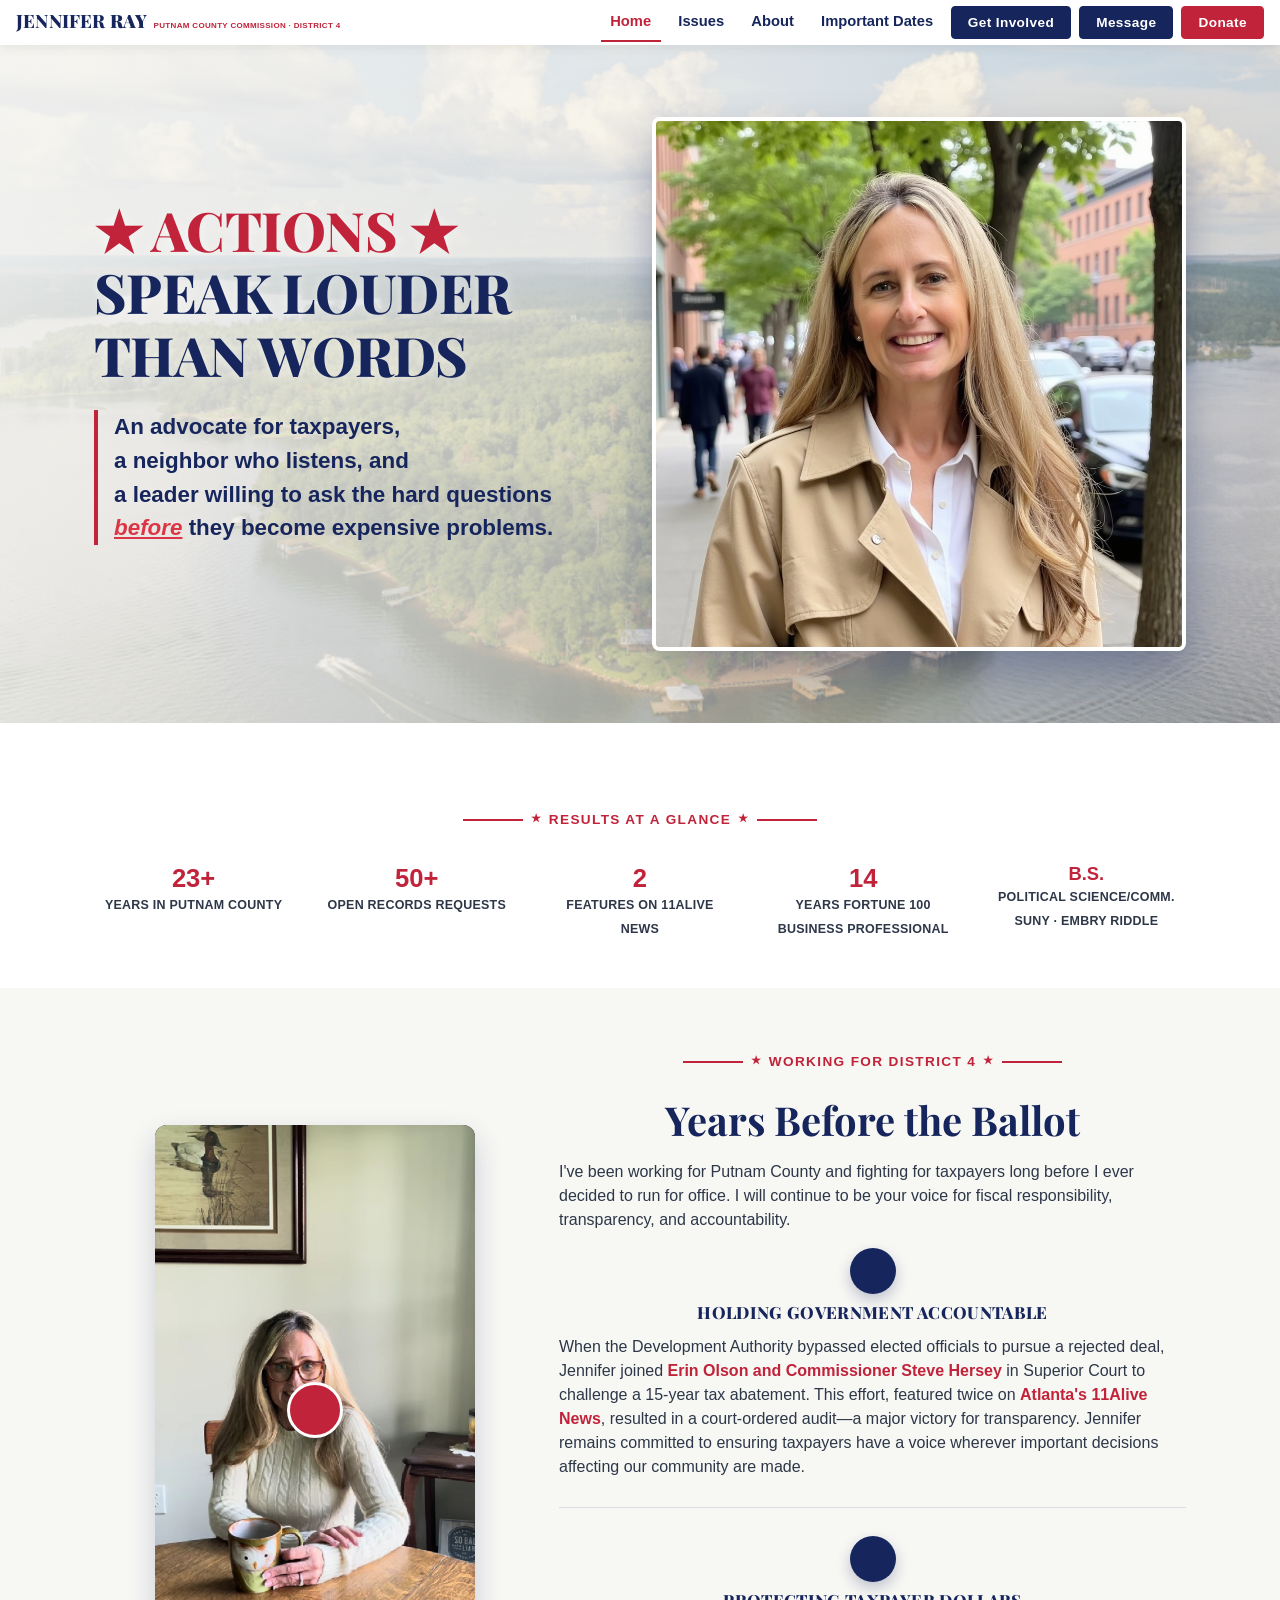
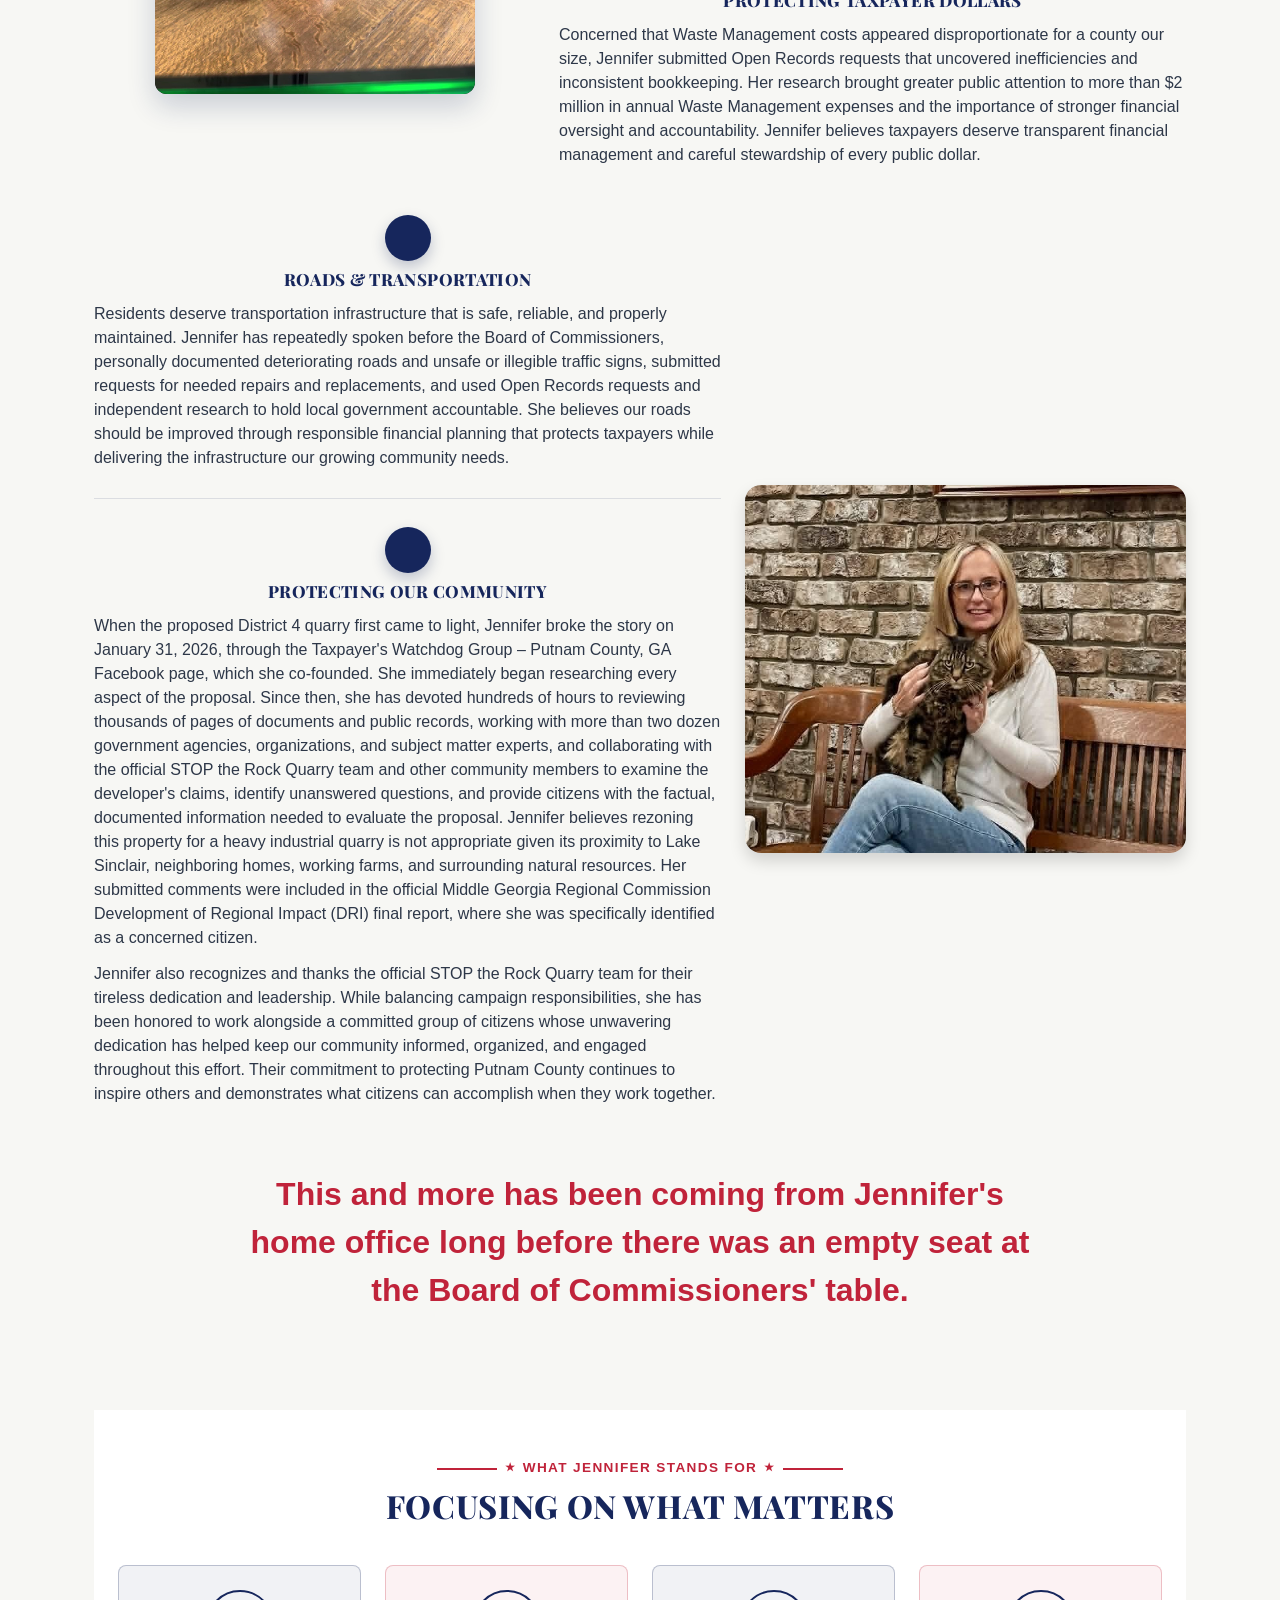
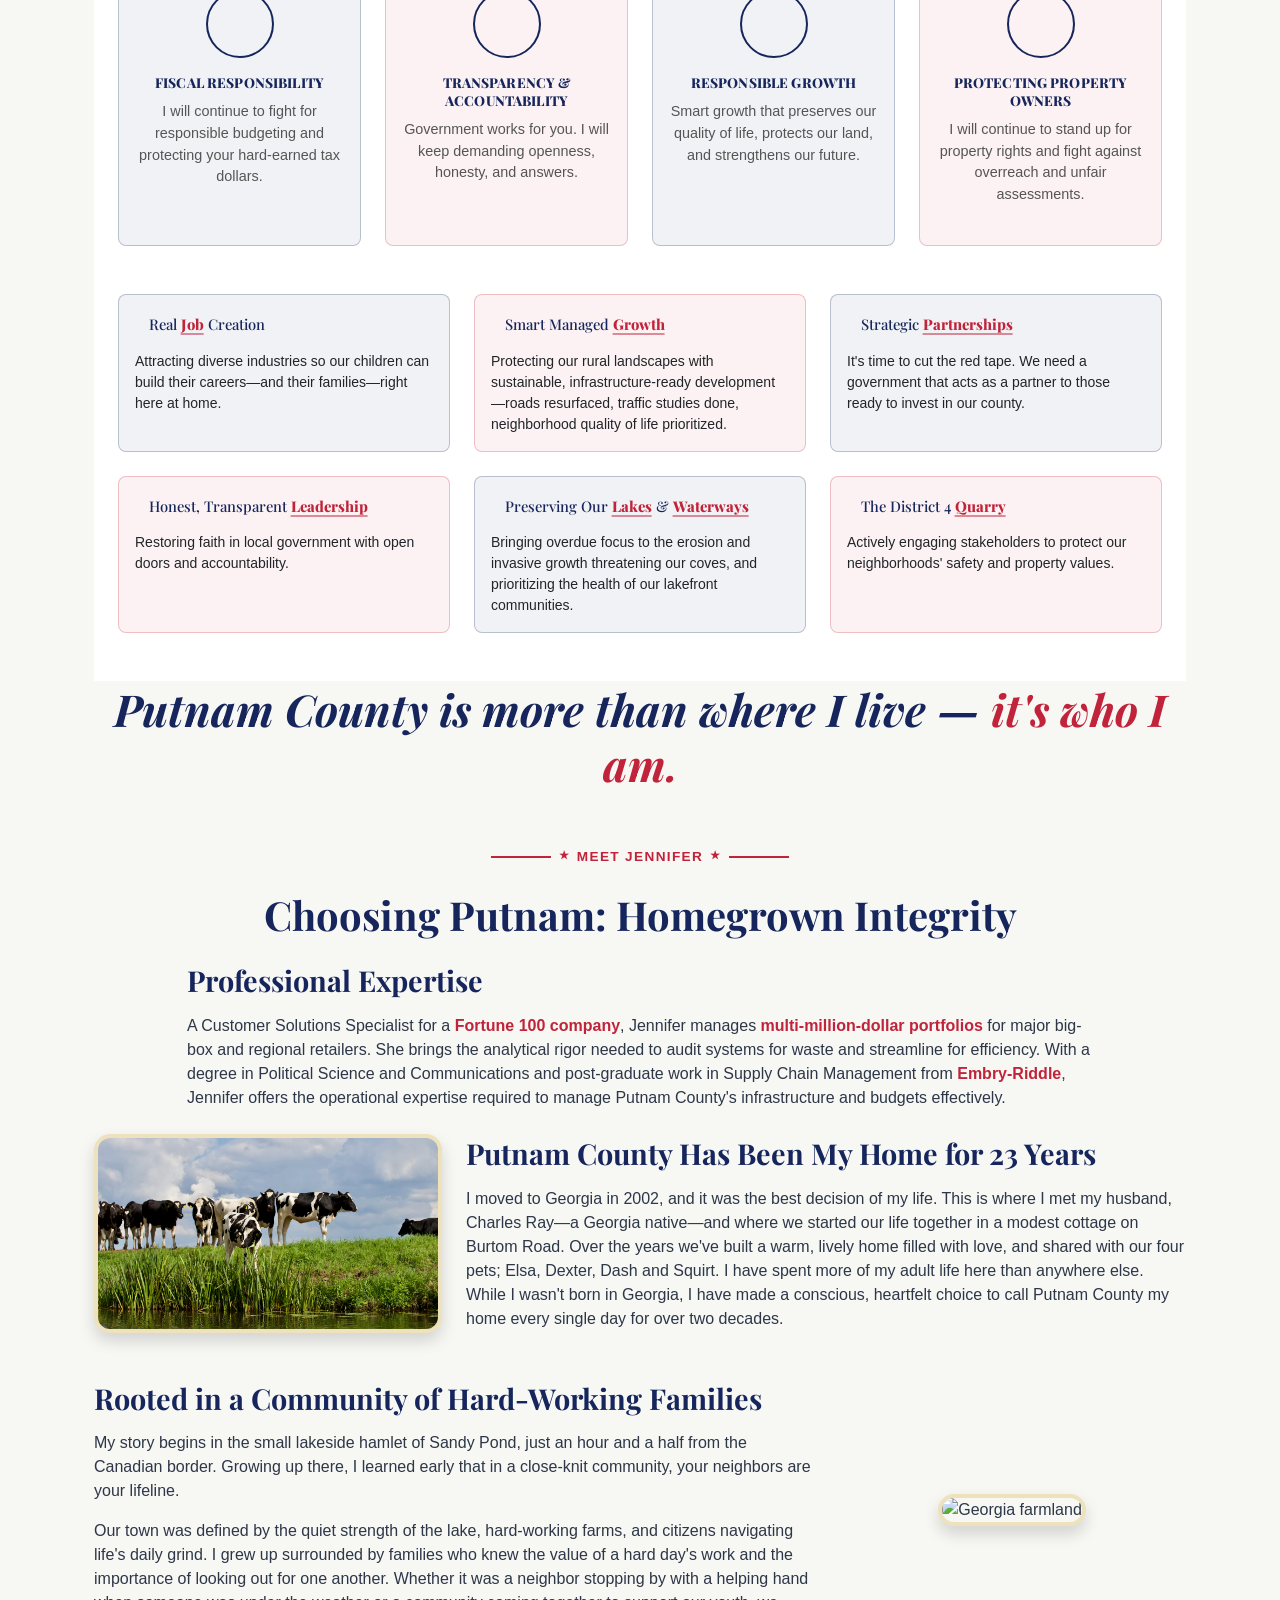
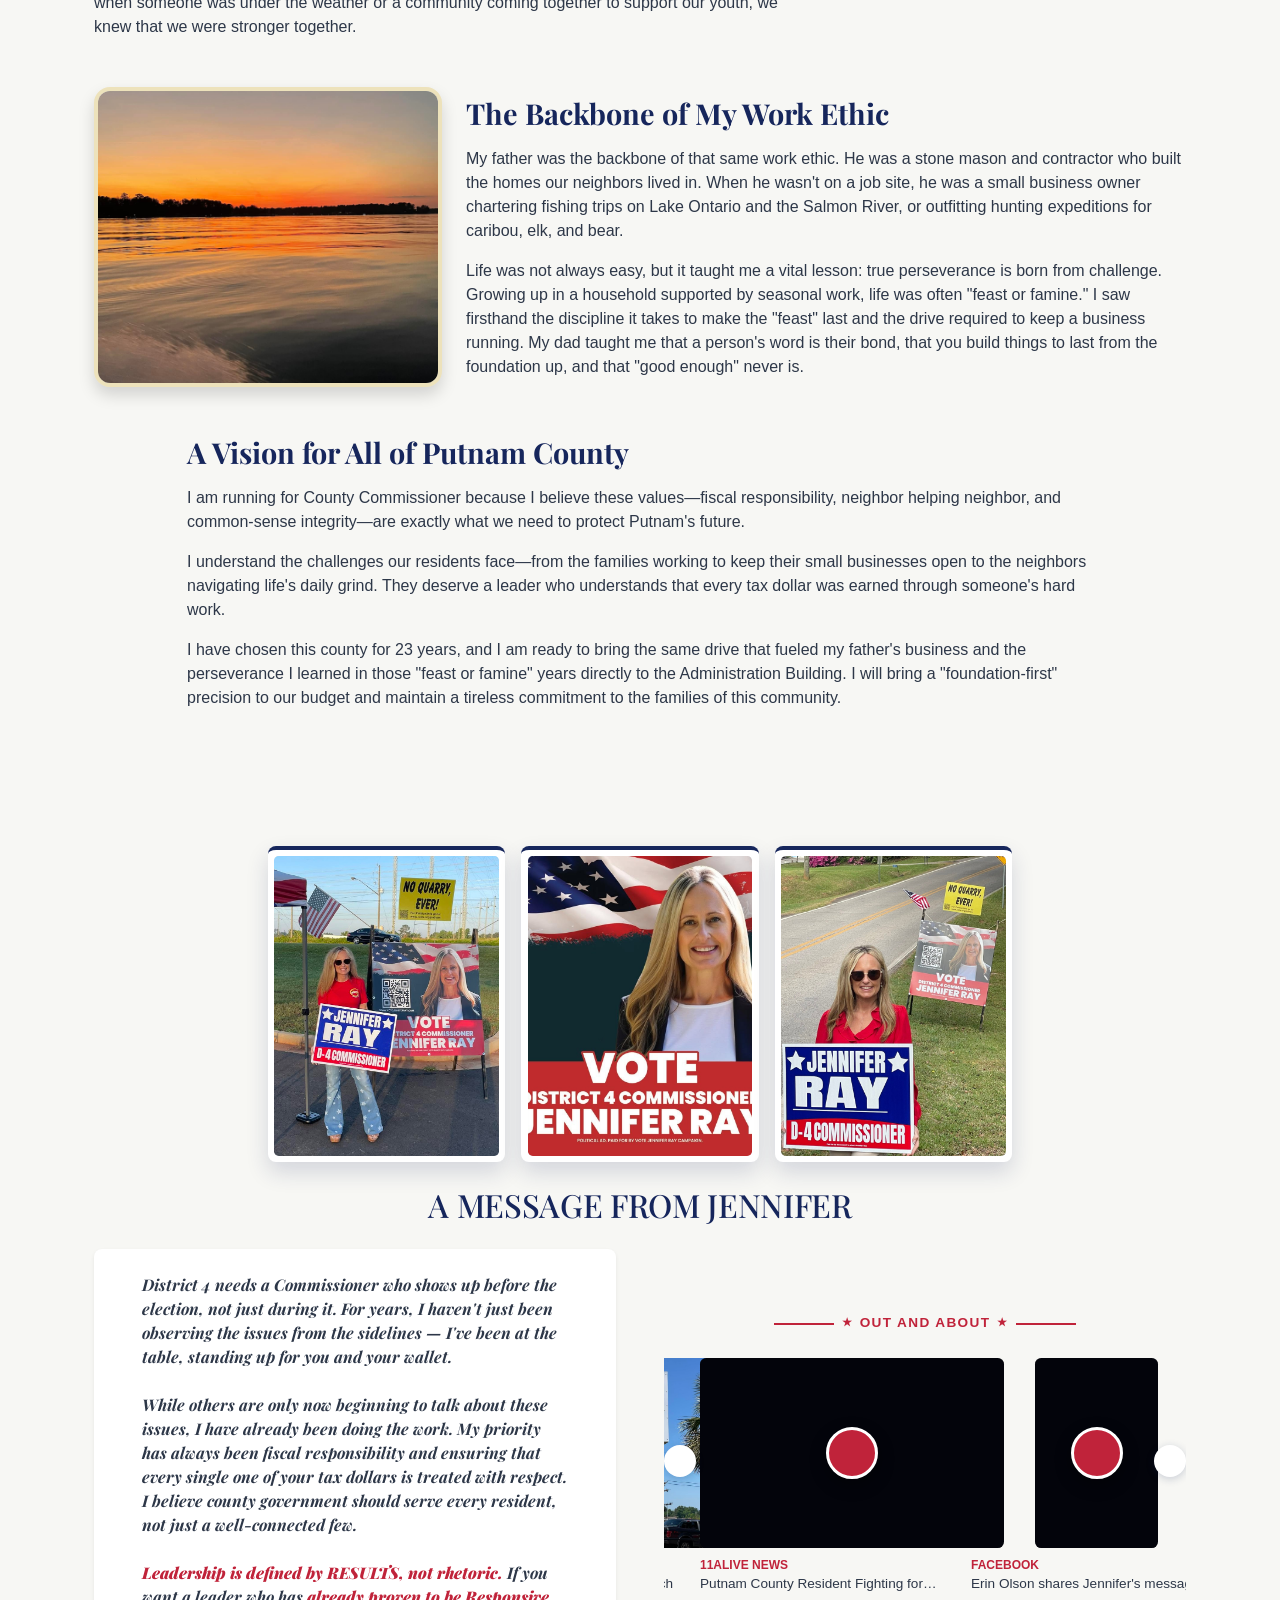
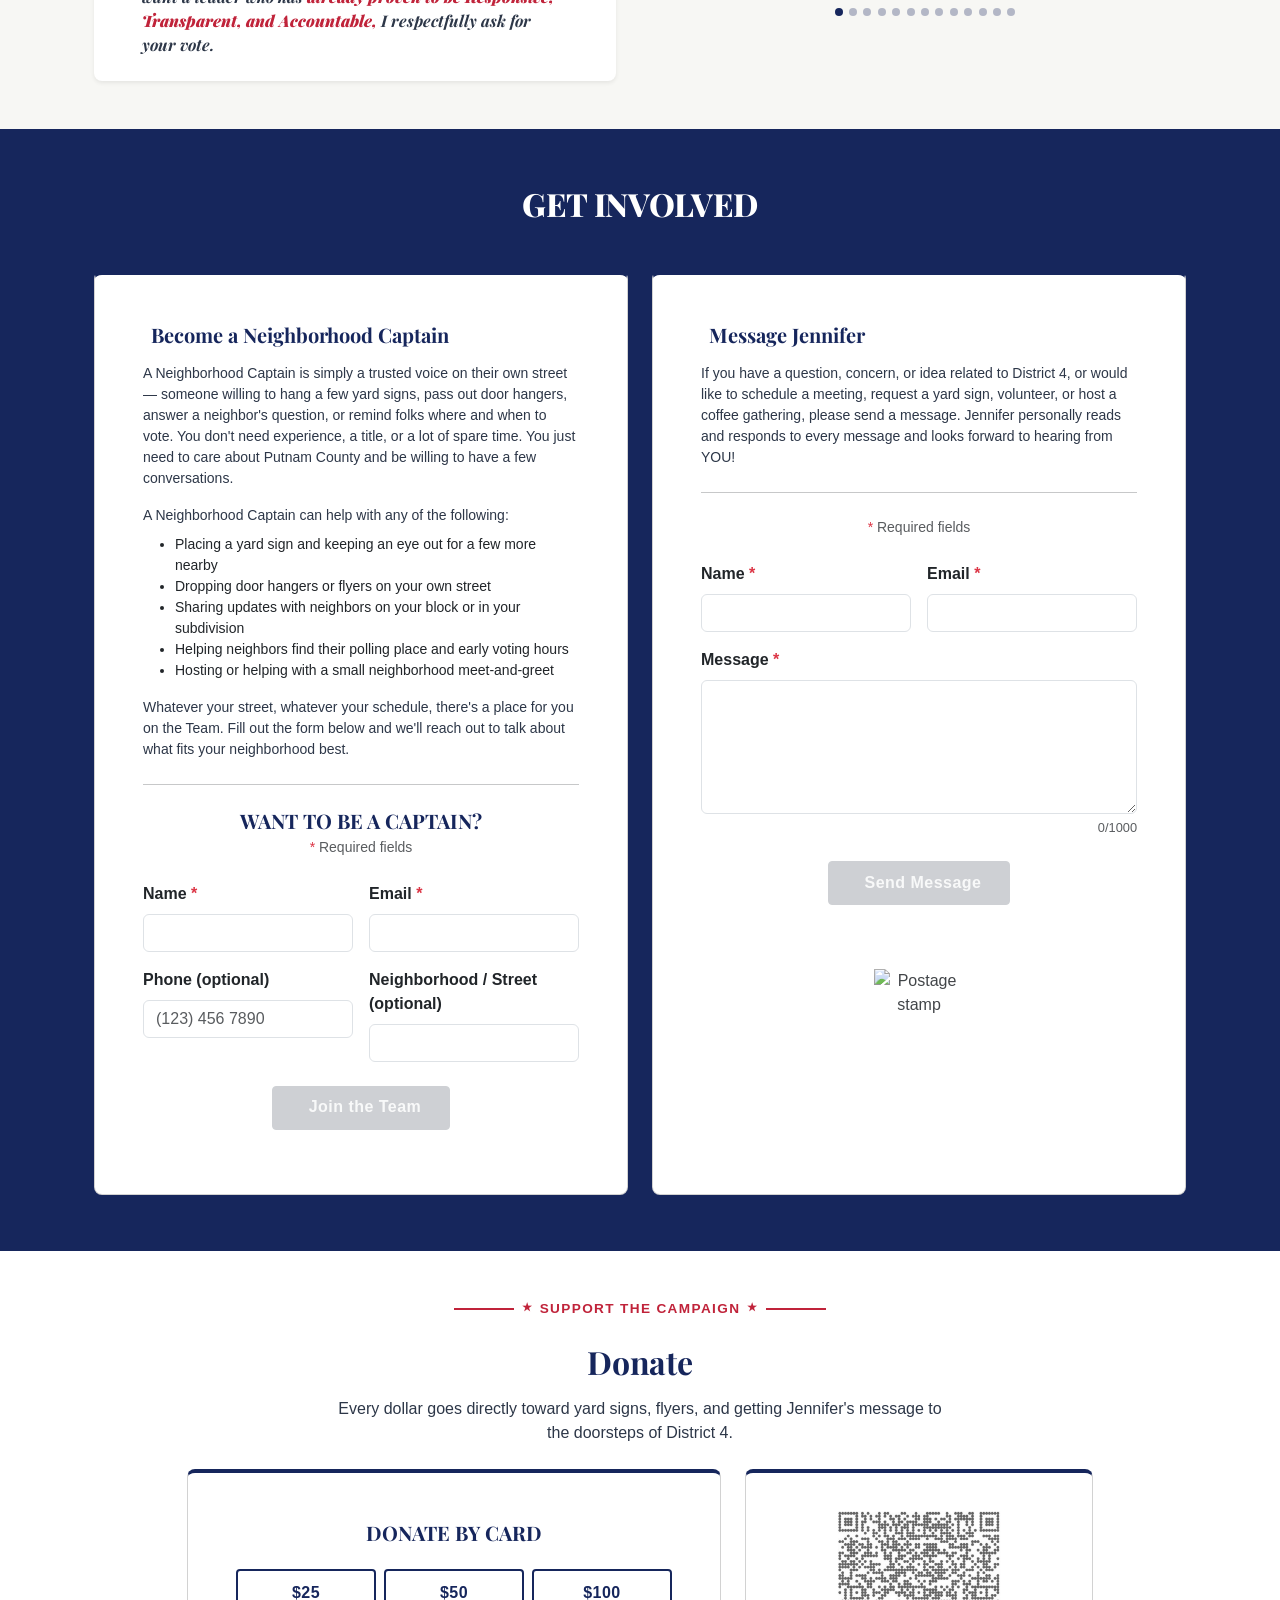
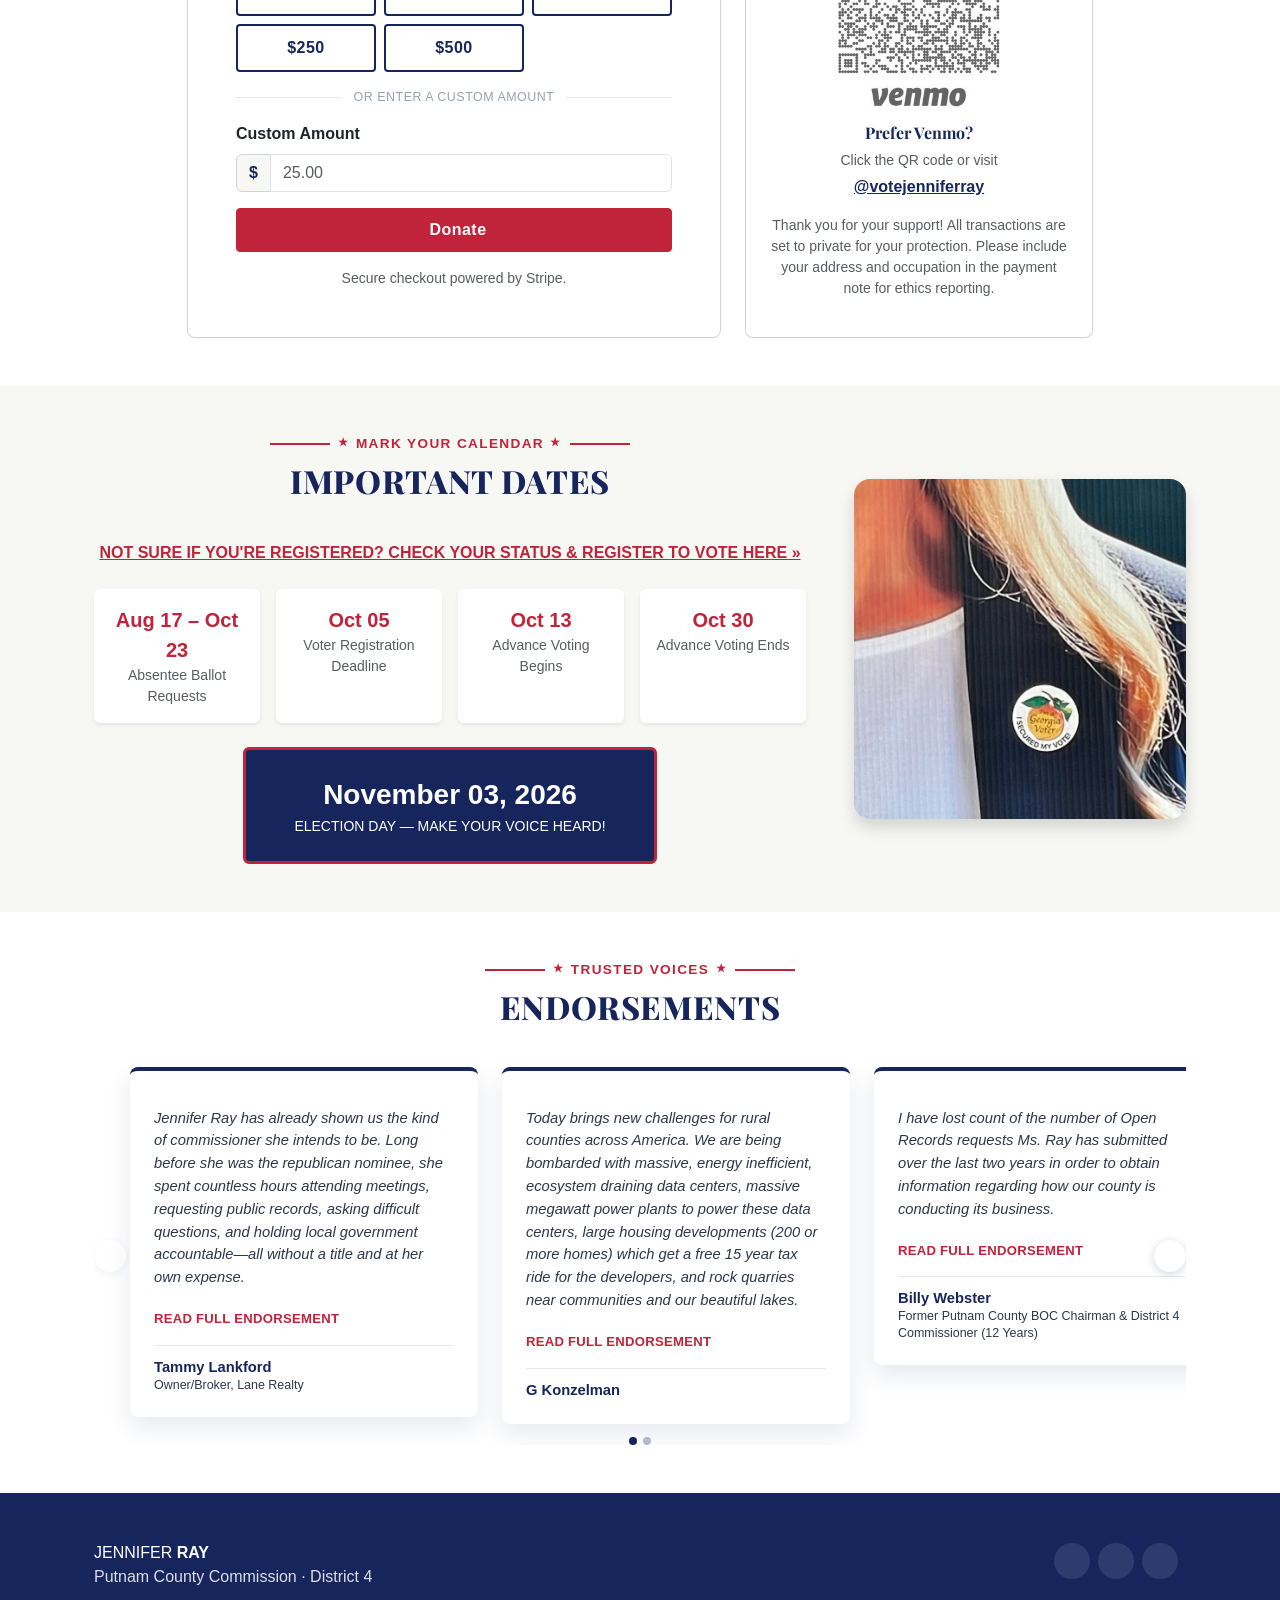
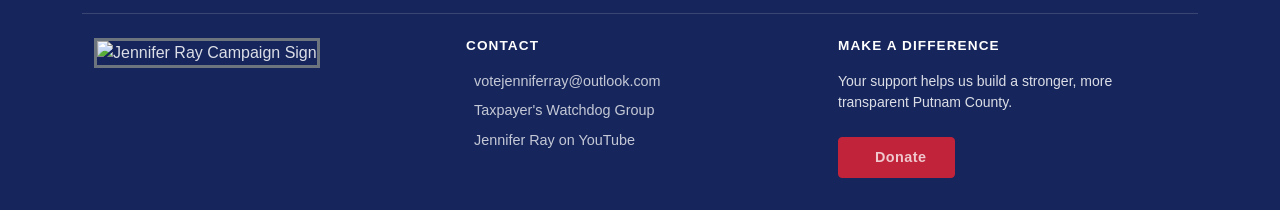
==== commit a28fd3f4: "more spacing and bigger font" ====
--- a/new.html
+++ b/new.html
@@ -127,7 +127,7 @@
 						<div class="stat-item">
 							<div class="stat-icon"><i class="fas fa-graduation-cap"></i></div>
 							<span class="stat-number stat-number--sm">B.S.</span>
-							<span class="stat-label">Political Science/Comm. SUNY &middot; Embry Riddle</span>
+							<span class="stat-label">Political Science/Comm.<br />SUNY &middot; Embry Riddle</span>
 						</div>
 					</div>
 				</div>
@@ -252,13 +252,13 @@
 				</div>
 				<div class="row justify-content-center">
 					<div class="col-lg-9">
-						<p class="mb-0 fs-4 fw-bold text-red text-center">
+						<p class="mb-5 fs-2 fw-bold text-red text-center">
 							This and more has been coming from Jennifer's home office long before there was an empty seat at the Board of
 							Commissioners' table.
 						</p>
 					</div>
 				</div>
-				<section class="py-5 bg-white" id="issues">
+				<section class="py-5 bg-white mt-5" id="issues">
 					<div class="container px-4">
 						<div class="section-heading">
 							<div class="eyebrow-rule">
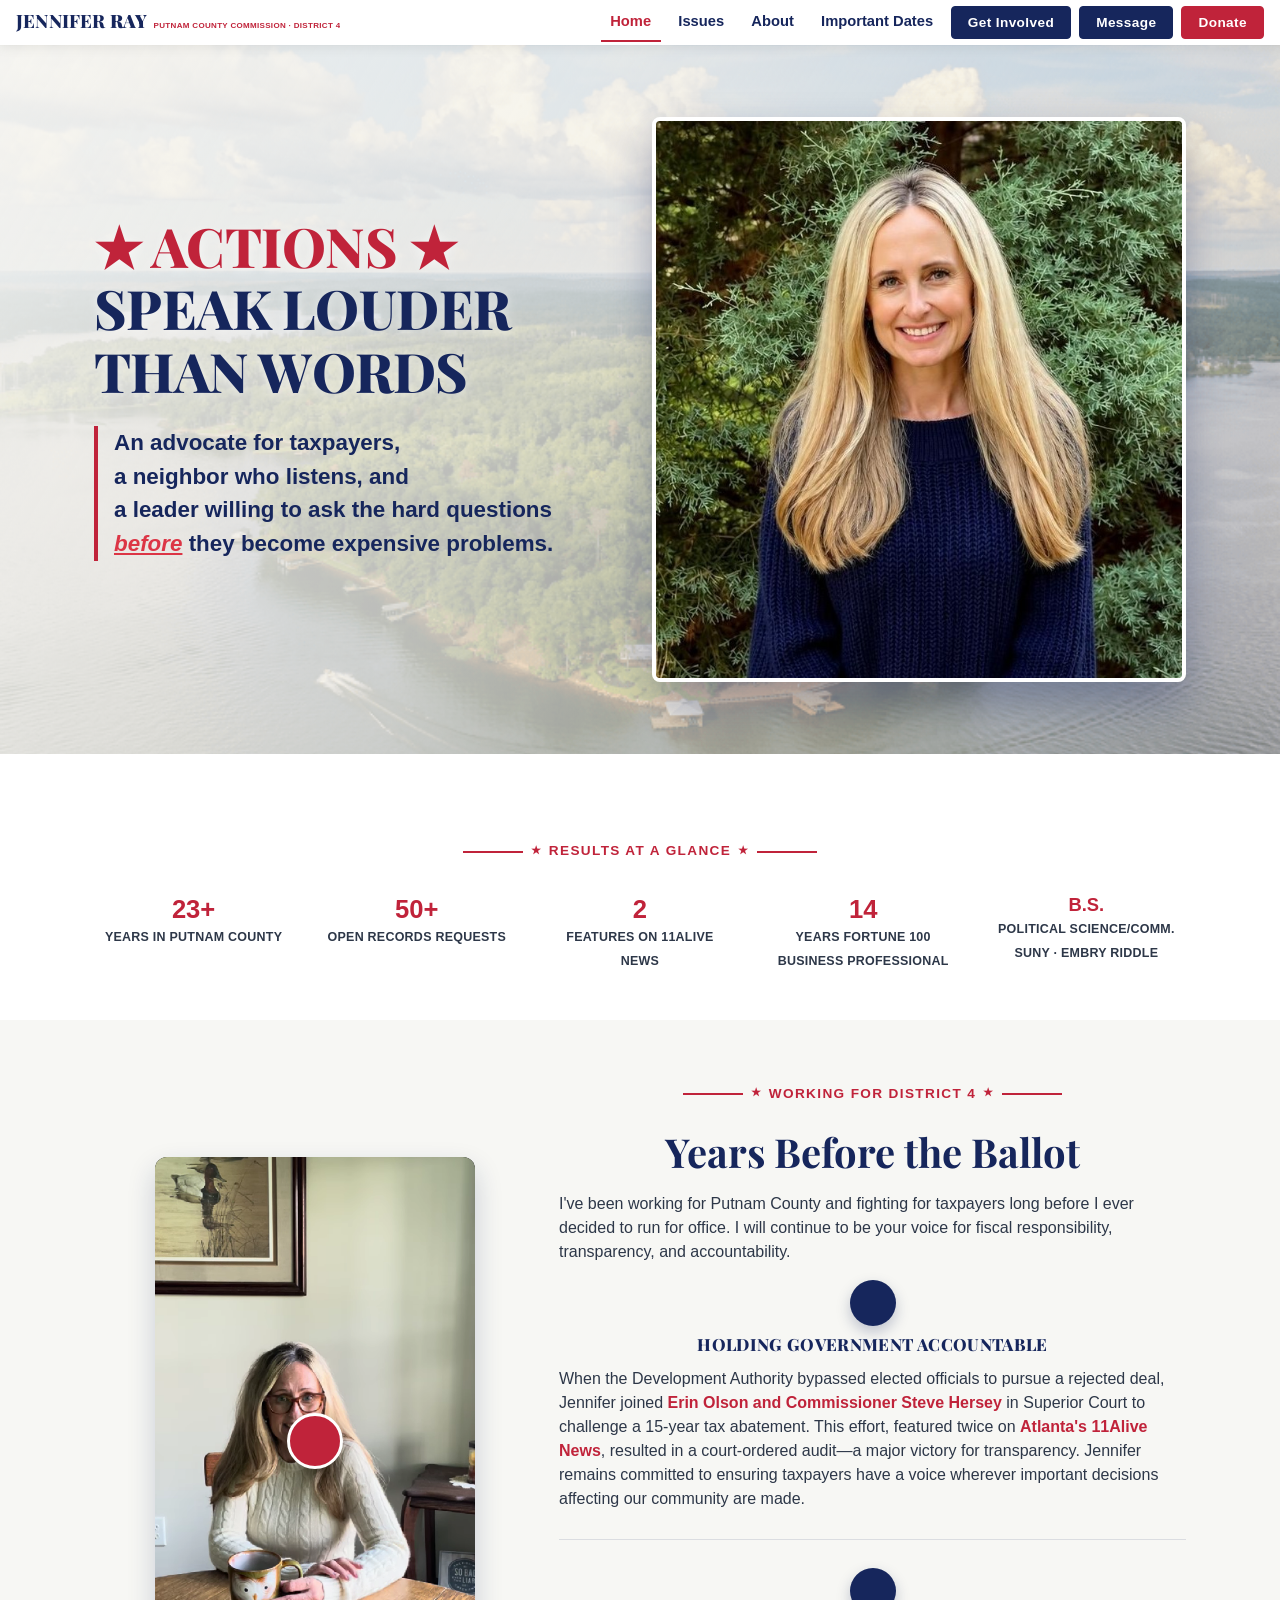
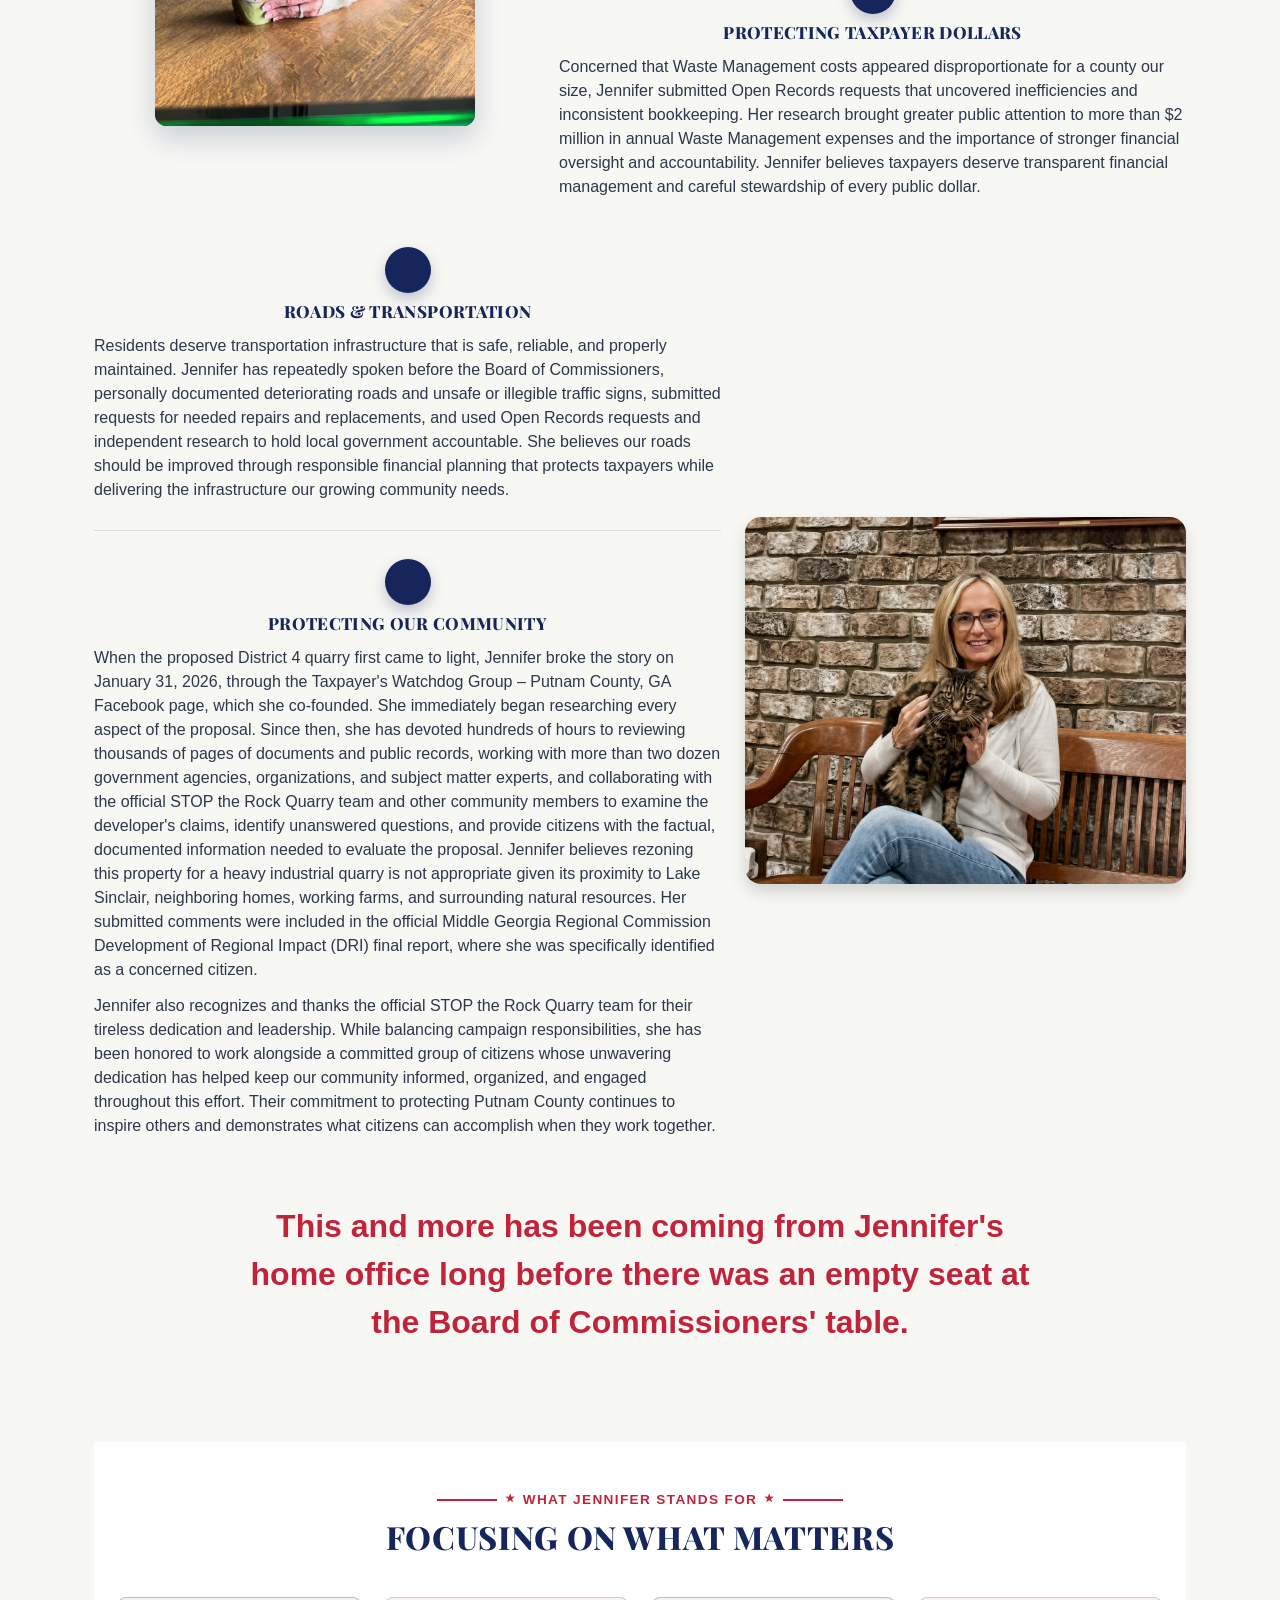
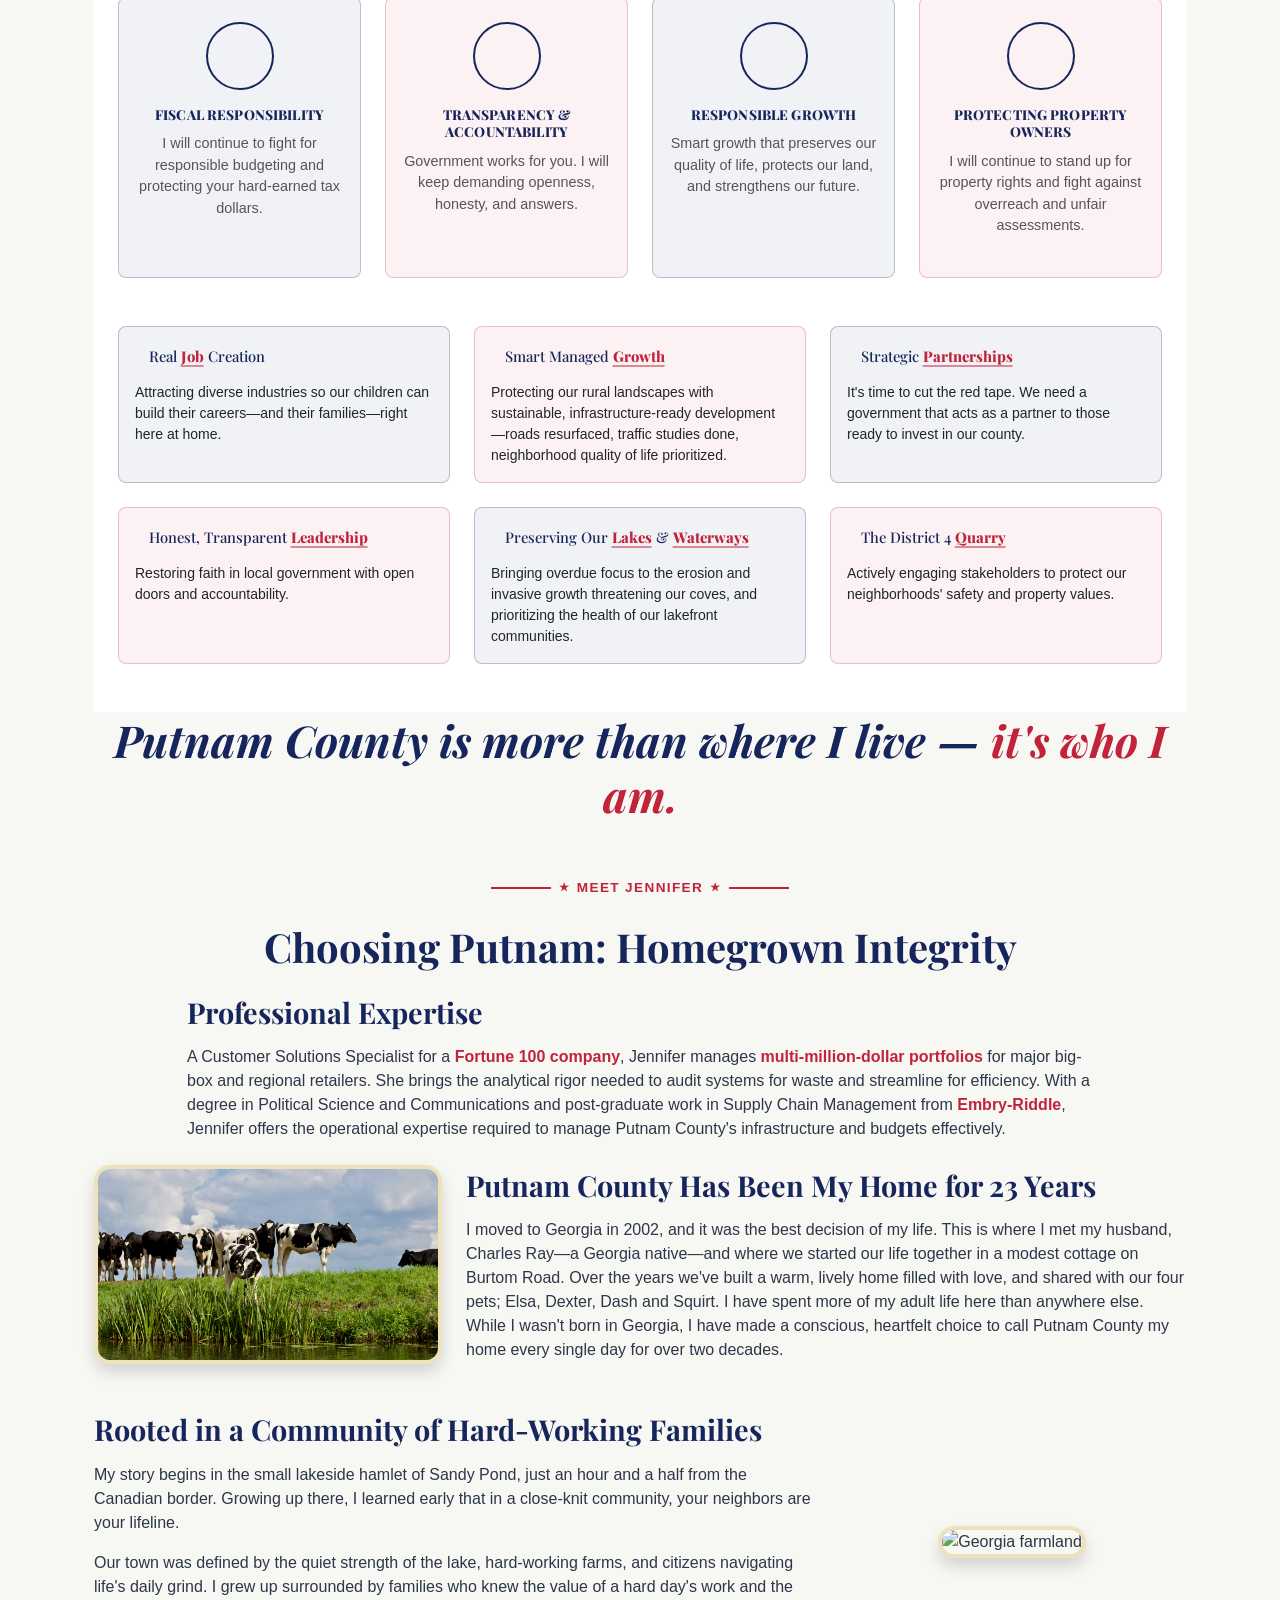
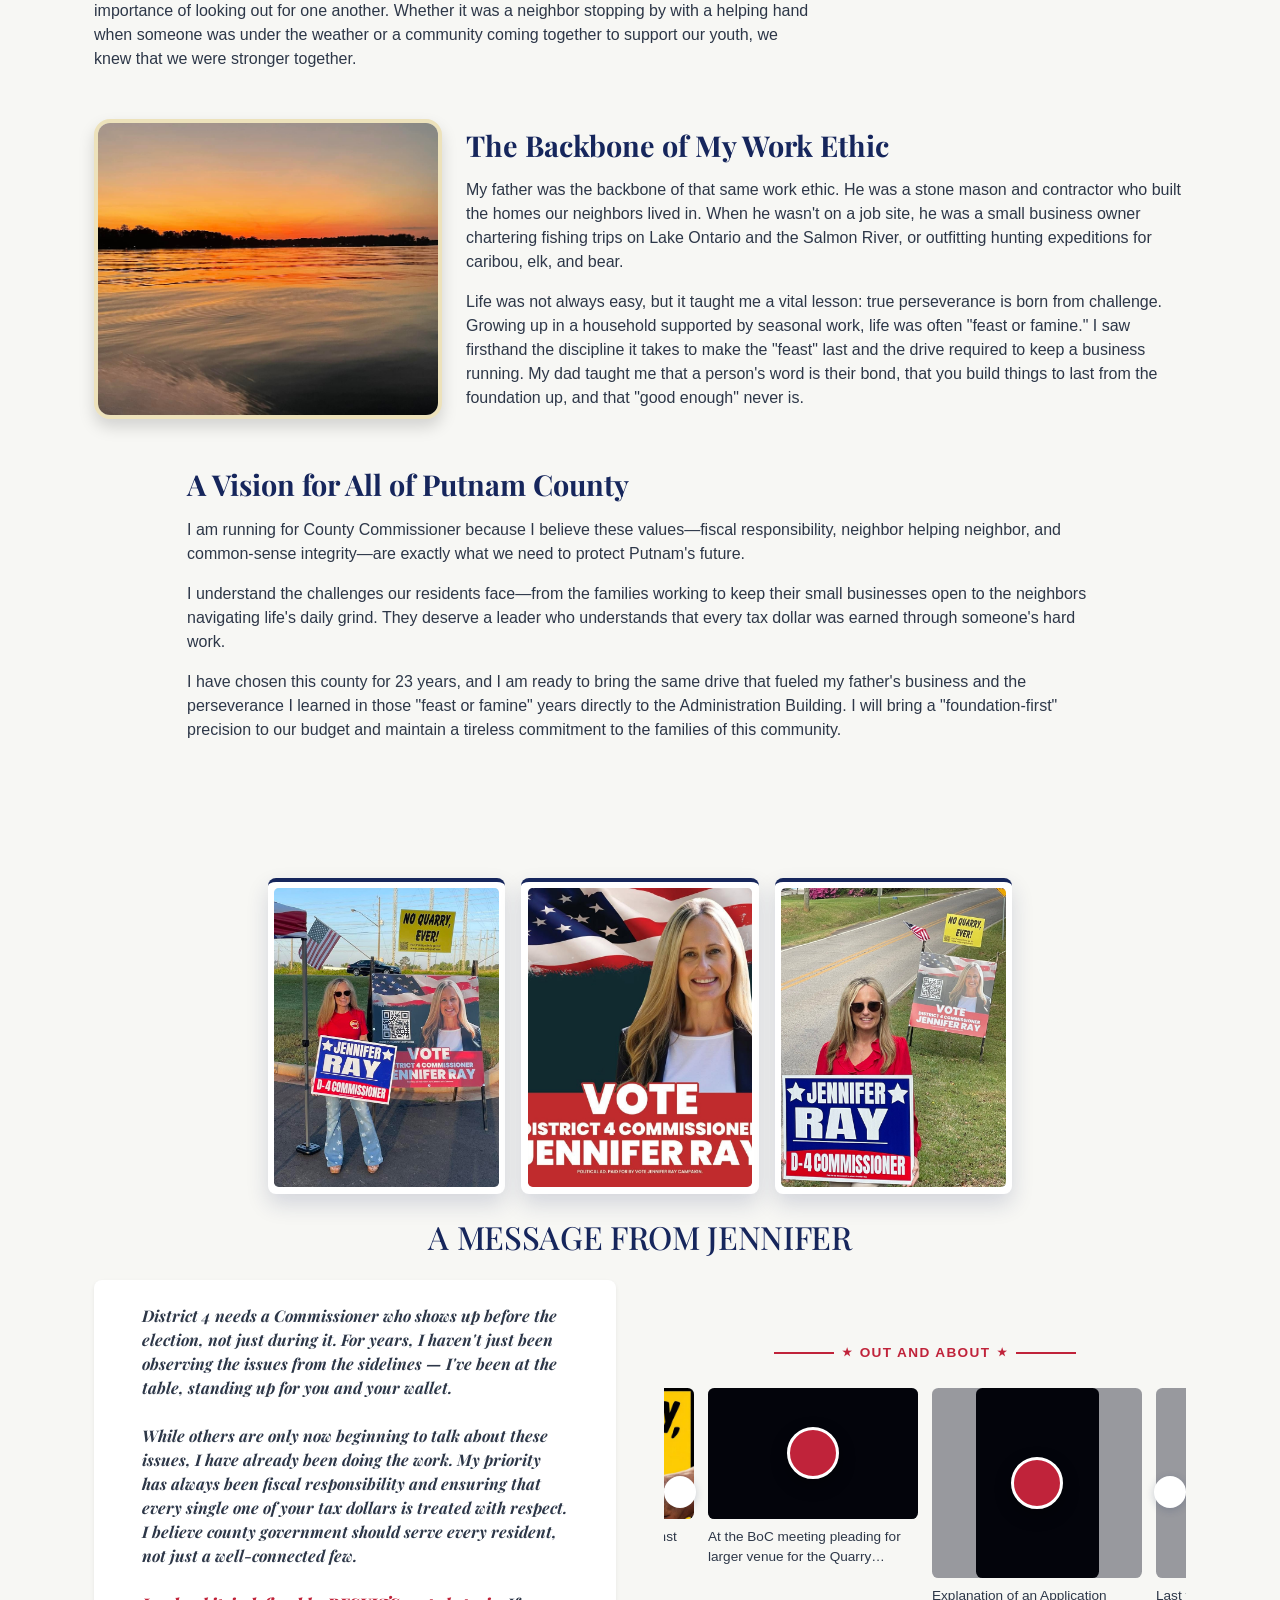
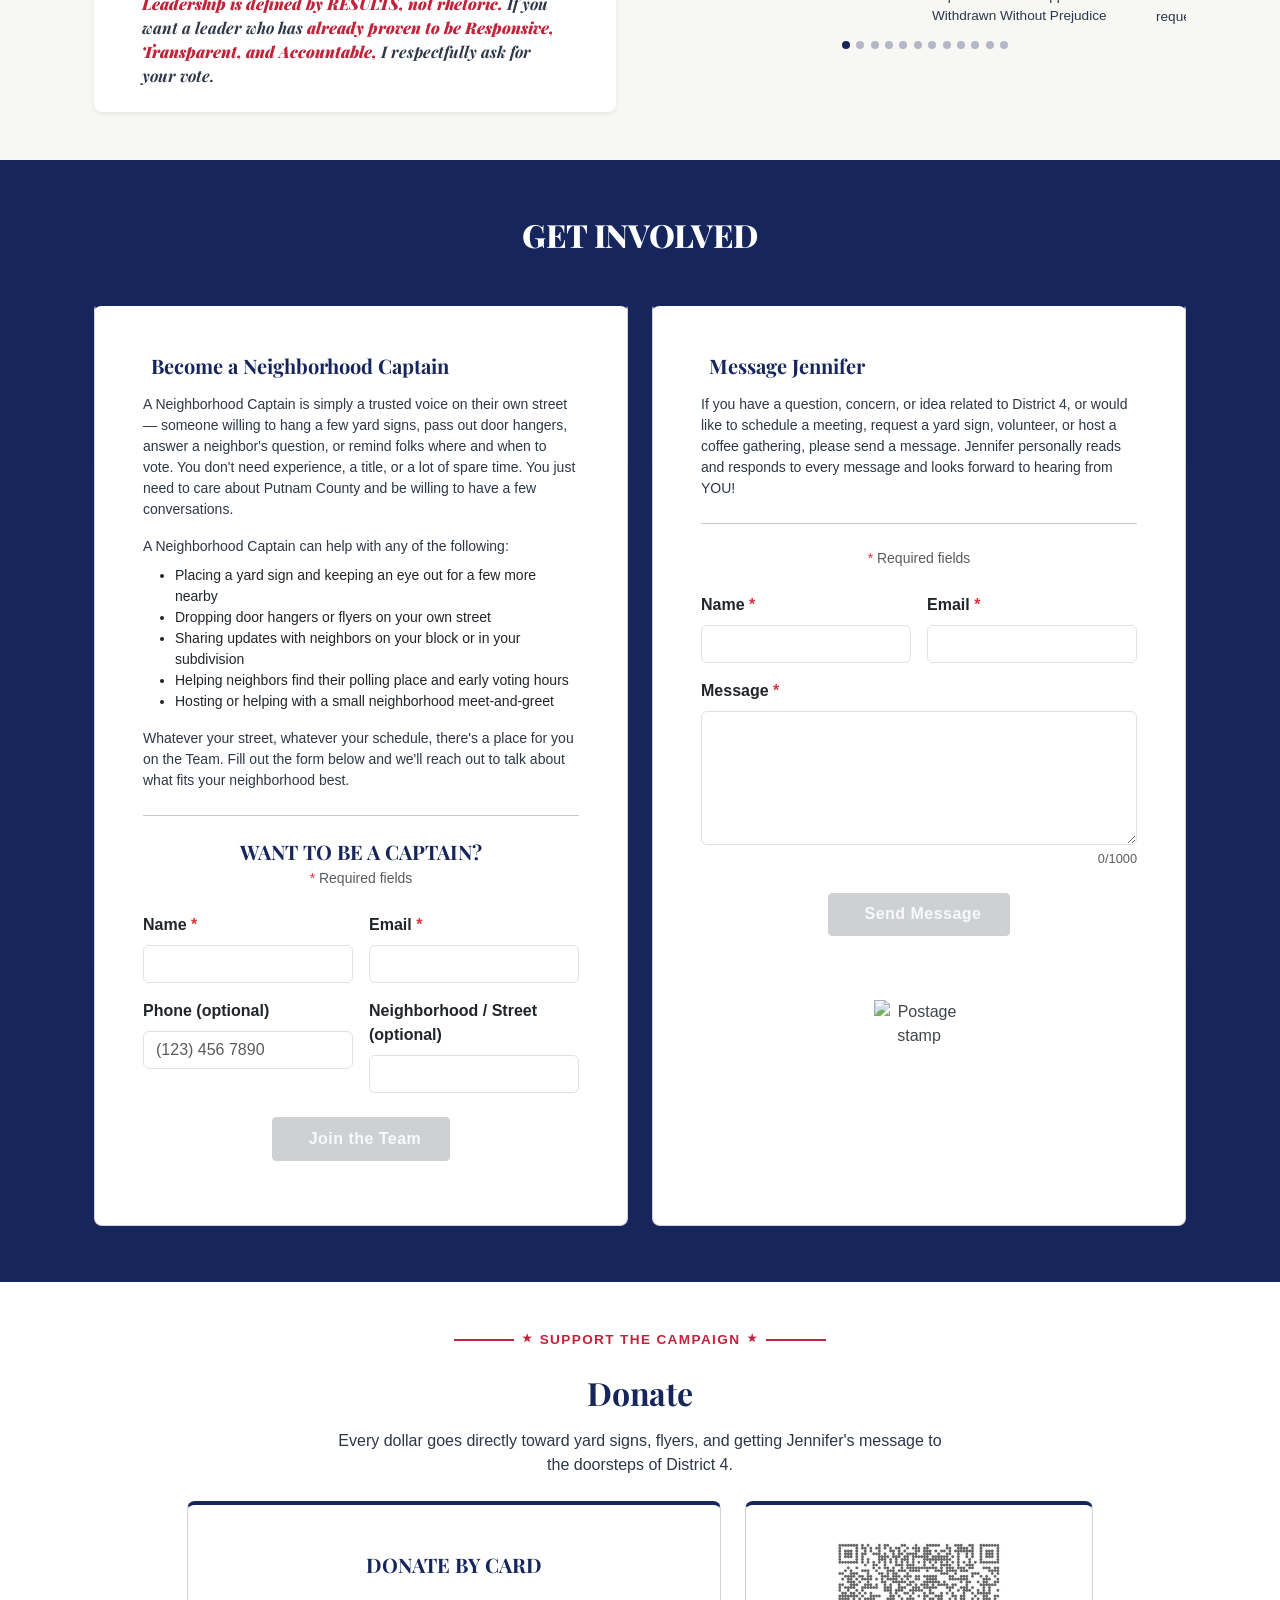
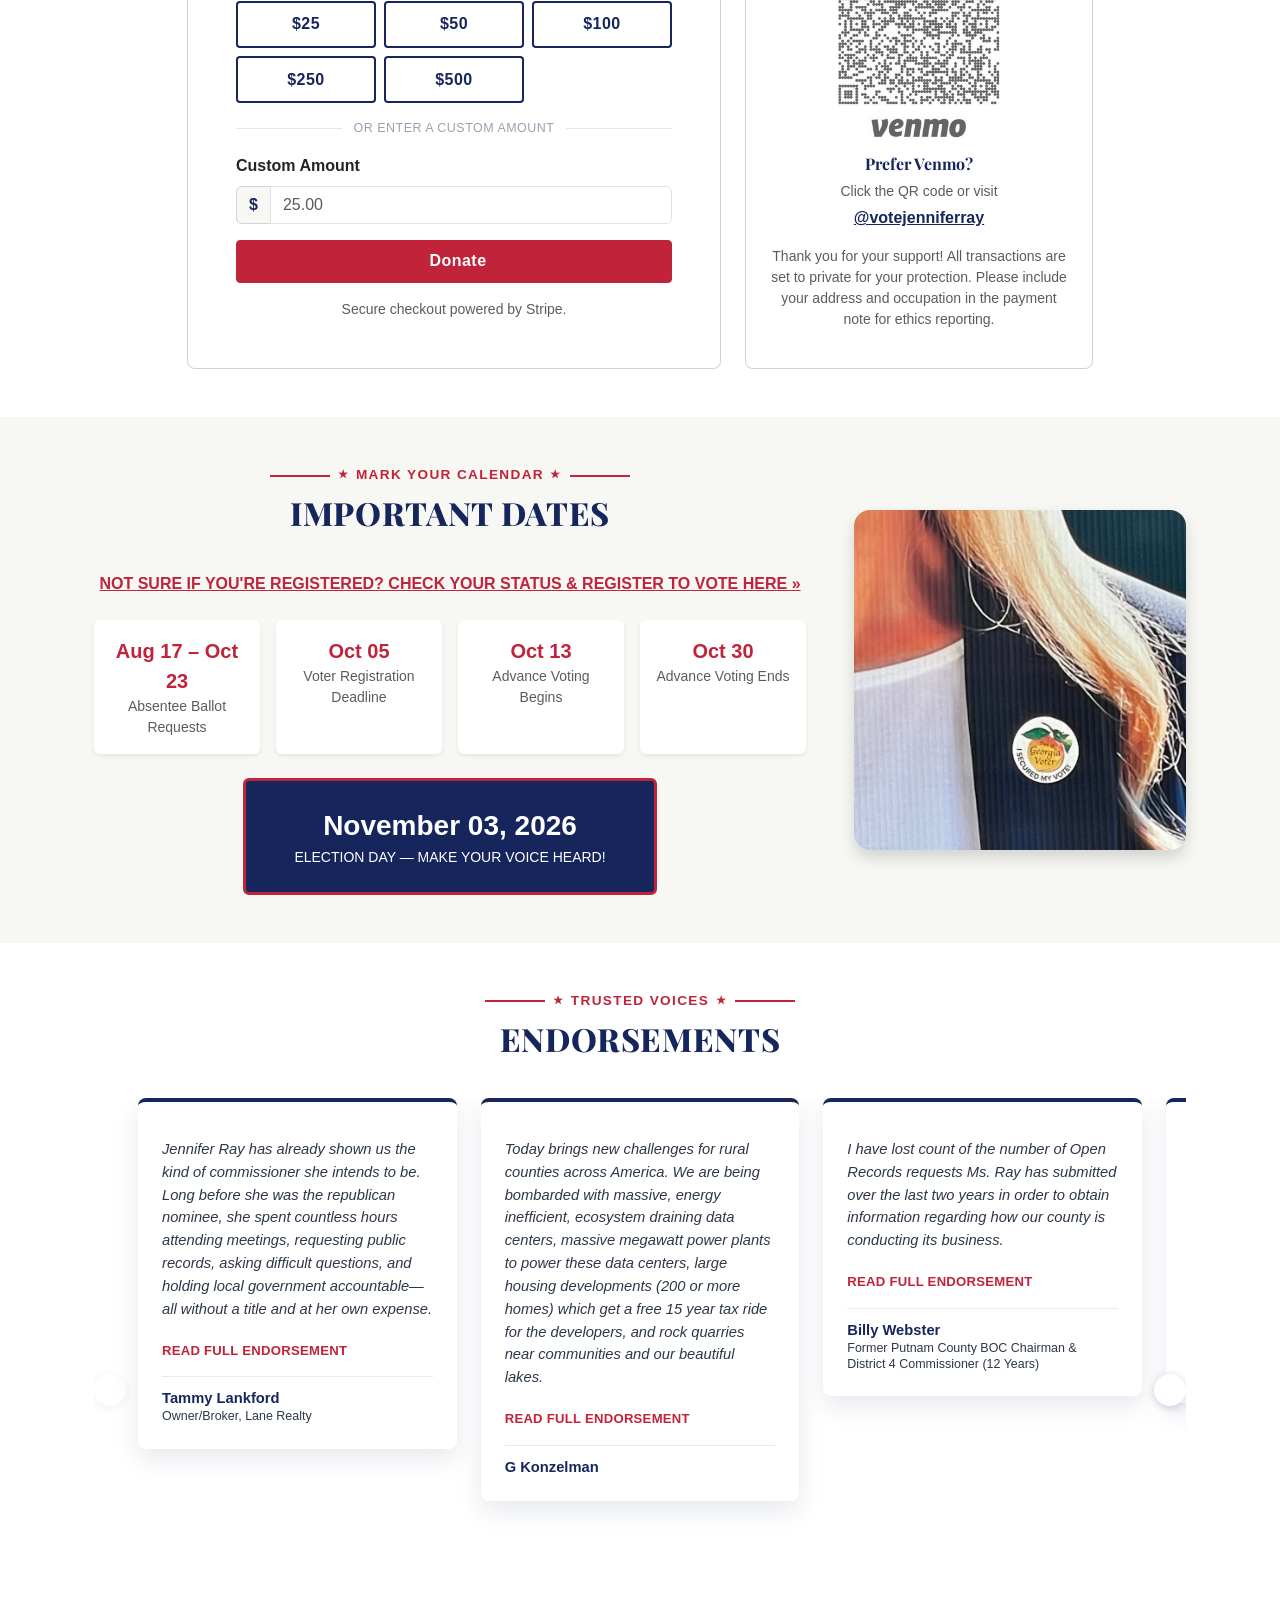
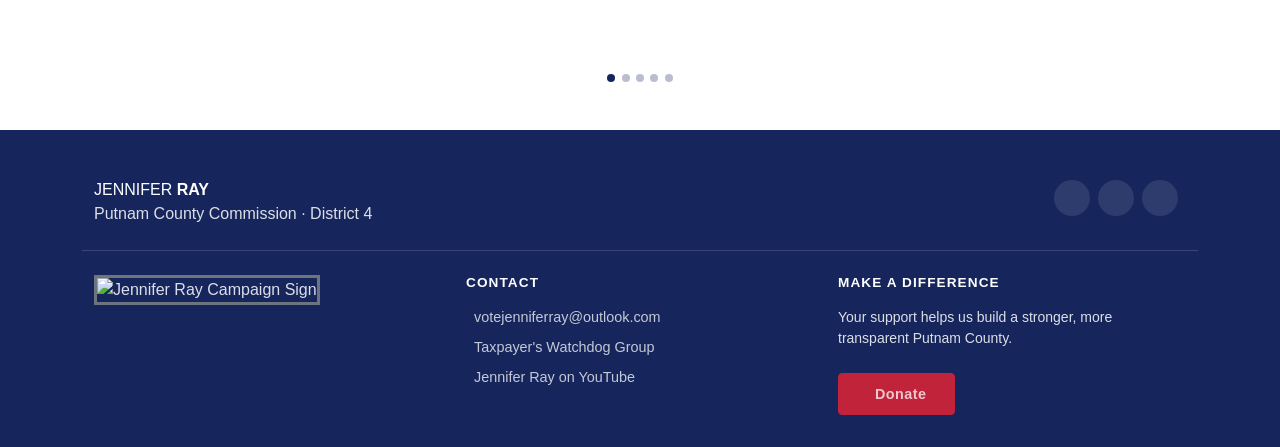
==== commit 167b777d: "captions, new images, new endorsements" ====
--- a/new.html
+++ b/new.html
@@ -19,7 +19,7 @@
 			href="https://fonts.googleapis.com/css2?family=Playfair+Display:ital,wght@0,600;0,700;0,800;1,600&display=swap"
 			rel="stylesheet"
 		/>
-		<link href="css/new-style.css?v=11" rel="stylesheet" />
+		<link href="css/new-style.css?v=19" rel="stylesheet" />
 		<link rel="icon" type="image/png" href="images/favicon.ico" />
 	</head>
 	<body>
@@ -73,7 +73,7 @@
 						</p>
 					</div>
 					<div class="col-lg-6 order-1 order-lg-2 text-center">
-						<img src="images/jen-pic-2.jpeg" alt="Jennifer Ray" class="img-fluid hero-photo hero-photo-mobile" />
+						<img src="images/new/jen_hero_image.jpeg" alt="Jennifer Ray" class="img-fluid hero-photo hero-photo-mobile" />
 					</div>
 				</div>
 			</div>
@@ -244,7 +244,7 @@
 					</div>
 					<div class="col-lg-5 order-1 order-lg-2 text-center">
 						<img
-							src="images/new/squirtr.JPG"
+							src="images/new/squirtr.png"
 							alt="Jennifer Ray with her cat Squirt"
 							class="img-fluid rounded-4 shadow ballot-side-photo"
 						/>
@@ -579,10 +579,7 @@
 										<span class="video-scrim"></span>
 										<span class="video-play-badge"><i class="fas fa-play"></i></span>
 									</div>
-									<div class="news-caption">
-										<span class="news-source d-block">11Alive News</span>
-										Putnam County Resident Fighting for Transparency
-									</div>
+									<div class="news-caption">At the BoC meeting pleading for larger venue for the Quarry hearing</div>
 								</div>
 								<div class="out-about-item">
 									<div
@@ -605,10 +602,7 @@
 										<span class="video-scrim"></span>
 										<span class="video-play-badge"><i class="fab fa-facebook"></i></span>
 									</div>
-									<div class="news-caption">
-										<span class="news-source d-block">Facebook</span>
-										Erin Olson shares Jennifer's message
-									</div>
+									<div class="news-caption">Explanation of an Application Withdrawn Without Prejudice</div>
 								</div>
 								<div class="out-about-item">
 									<div
@@ -631,36 +625,20 @@
 										<span class="video-scrim"></span>
 										<span class="video-play-badge"><i class="fab fa-facebook"></i></span>
 									</div>
-									<div class="news-caption">
-										<span class="news-source d-block">Facebook</span>
-										Jennifer's take on data centers in Putnam County
-									</div>
-								</div>
-								<div class="out-about-item">
-									<div class="news-photo-wrap">
-										<img src="images/new/jennifer_trenchcoat.jpg" alt="Jennifer Ray downtown" />
-									</div>
-									<div class="news-caption">
-										<span class="news-source d-block">Out and About</span>
-										I am Jennifer Ray and I am asking for your vote
-									</div>
+									<div class="news-caption">Last fall, before the BoC, requesting a moratorium on Data Centers</div>
 								</div>
 								<div class="out-about-item">
 									<div class="news-photo-wrap">
 										<img src="images/new/dairy_festival.jpg" alt="Jennifer Ray at the Dairy Festival" />
 									</div>
-									<div class="news-caption">
-										<span class="news-source d-block">Out and About</span>
-										Enjoying the Dairy Festival with the community
-									</div>
+									<div class="news-caption">Enjoying the Dairy Festival with Commissioner Hersey</div>
 								</div>
 								<div class="out-about-item">
 									<div class="news-photo-wrap">
 										<img src="images/new/pet_big_boy.jpg" alt="Jennifer Ray with a shelter dog" />
 									</div>
 									<div class="news-caption">
-										<span class="news-source d-block">Out and About</span>
-										Spending time at the pet adoption event
+										&ldquo;Pup Time&rdquo; at Pickle Ball to the Rescue fundraiser for Oconee Humane Society
 									</div>
 								</div>
 								<div class="out-about-item">
@@ -668,18 +646,14 @@
 										<img src="images/new/pet_beagle.jpg" alt="Jennifer Ray with a beagle" />
 									</div>
 									<div class="news-caption">
-										<span class="news-source d-block">Out and About</span>
-										Making new friends at the shelter
+										&ldquo;Pup Time&rdquo; at Pickle Ball to the Rescue fundraiser for Oconee Humane Society
 									</div>
 								</div>
 								<div class="out-about-item">
 									<div class="news-photo-wrap">
-										<img src="images/new/crooked_creek.jpg" alt="Crooked Creek, Putnam County" />
+										<img src="images/new/crooked_creek.png" alt="Crooked Creek, Putnam County" />
 									</div>
-									<div class="news-caption">
-										<span class="news-source d-block">Out and About</span>
-										Enjoying the natural beauty of Crooked Creek
-									</div>
+									<div class="news-caption">Invited to talk with neighbors at Crooked Creek</div>
 								</div>
 								<div class="out-about-item">
 									<div class="news-photo-wrap news-photo-wrap--bottom">
@@ -688,10 +662,7 @@
 											alt="Jennifer Ray enjoying ice cream with the community"
 										/>
 									</div>
-									<div class="news-caption">
-										<span class="news-source d-block">Out and About</span>
-										Cooling off with neighbors over ice cream
-									</div>
+									<div class="news-caption">Cooling off with a scoop of homemade ice cream</div>
 								</div>
 								<div class="out-about-item">
 									<div
@@ -714,10 +685,7 @@
 										<span class="video-scrim"></span>
 										<span class="video-play-badge"><i class="fab fa-facebook"></i></span>
 									</div>
-									<div class="news-caption">
-										<span class="news-source d-block">Facebook</span>
-										Jennifer Ray shares a reel from the campaign trail
-									</div>
+									<div class="news-caption">Time to come and play at beautiful Murder Creek</div>
 								</div>
 								<div class="out-about-item">
 									<div
@@ -740,10 +708,7 @@
 										<span class="video-scrim"></span>
 										<span class="video-play-badge"><i class="fab fa-facebook"></i></span>
 									</div>
-									<div class="news-caption">
-										<span class="news-source d-block">Facebook</span>
-										Another look at Jennifer's campaign for District 4
-									</div>
+									<div class="news-caption">More tournaments at Dennis Station Boat Launch</div>
 								</div>
 								<div class="out-about-item">
 									<div
@@ -766,28 +731,19 @@
 										<span class="video-scrim"></span>
 										<span class="video-play-badge"><i class="fab fa-facebook"></i></span>
 									</div>
-									<div class="news-caption">
-										<span class="news-source d-block">Facebook</span>
-										More from Jennifer on the issues facing Putnam County
+									<div class="news-caption">Possibilities for our future at Dennis Station</div>
+								</div>
+								<div class="out-about-item">
+									<div class="news-photo-wrap">
+										<img src="images/new/jennifer_front_porch.jpg" alt="Jennifer Ray on a neighbor's front porch" />
 									</div>
+									<div class="news-caption">Another invitation to meet neighbors</div>
 								</div>
 								<div class="out-about-item">
 									<div class="news-photo-wrap news-photo-wrap--top">
 										<img src="images/new/no_quarry_ever.jpg" alt="No Quarry Ever sign in Putnam County" />
 									</div>
-									<div class="news-caption">
-										<span class="news-source d-block">Out and About</span>
-										Standing with neighbors against the proposed rock quarry
-									</div>
-								</div>
-								<div class="out-about-item">
-									<div class="news-photo-wrap">
-										<img src="images/new/jennifer_front_porch.jpg" alt="Jennifer Ray on a neighbor's front porch" />
-									</div>
-									<div class="news-caption">
-										<span class="news-source d-block">Out and About</span>
-										Talking with neighbors on the front porch
-									</div>
+									<div class="news-caption">Standing with neighbors against the proposed rock quarry</div>
 								</div>
 							</div>
 							<button class="out-about-control out-about-control-prev" type="button" id="outAboutPrev" aria-label="Previous">
@@ -1512,6 +1468,106 @@
 								</div>
 							</div>
 						</div>
+
+						<div class="endorsement-item">
+							<div class="endorsement-card">
+								<i class="fas fa-quote-left endorsement-quote-icon"></i>
+								<p class="mb-3">
+									Jennifer is the only contender in this race that has more than an ounce of &ldquo;go get
+									&rsquo;em&rdquo; in her for us citizens! She&rsquo;s the only candidate as far as I&rsquo;m concerned!
+									Can&rsquo;t be bought and sure as hell stands her ground! If you want someone who is actually for the
+									people, she&rsquo;s your gal!
+								</p>
+								<div class="endorsement-author">
+									<strong>Katy Smith</strong>
+								</div>
+							</div>
+						</div>
+
+						<div class="endorsement-item">
+							<div class="endorsement-card">
+								<i class="fas fa-quote-left endorsement-quote-icon"></i>
+								<p class="mb-3">
+									Jennifer Ray is the ONLY candidate for District 4 who has consistently and historically been advocating
+									for her fellow citizens for YEARS now. She is not a novice to local government like her latest opponent.
+									Long, long before she even considered running for Commissioner&mdash;she was attending the Board of
+									Commissioners meetings: fighting against reckless spending; questioning a T-SPLOST shortfall in 2024;
+									using her own money to purchase signs to raise awareness on issues; filing open records requests to
+									discover what was unfolding behind the scenes; and publishing her findings online for the community to
+									see. Jennifer Ray raised awareness. She also raised the bar.
+								</p>
+								<div class="collapse endorsement-more" id="endorseSandy">
+									<p class="mb-3">
+										She is the reason I and many other residents were stirred from our slumber of complacency and blind
+										trust in our local government when she alerted us that a quarry was quietly plotting with certain
+										people in power to be unleashed into a Residential-Agricultural area right near our beloved Lake
+										Sinclair! Jennifer Ray woke us up.
+									</p>
+									<p class="mb-3">
+										She questioned the county manager on a questionable land zoning deal that benefited his
+										brother-in-law. She also shed light on the unchecked power of an unelected group of
+										volunteers&mdash;the Putnam Development Authority (PDA)&mdash;who granted a huge tax abatement to a
+										for-profit developer at the taxpayers&rsquo; expense. Her findings on the PDA made it all the way to
+										the Gold Dome in Atlanta, where our own legislators were asked to rule on these powerful volunteer
+										authorities with no oversight. It was Jennifer who rang that bell.
+									</p>
+									<p class="mb-3">
+										The PDA fought back along with the deep pockets of the quarry investors, and they tried to smear
+										Jennifer in what will be known as the lowest, filthiest campaign Putnam ever experienced. They tried
+										to cause division among residents, lied about Jennifer, and propped up opposing candidates who were
+										just mouthpieces for them. Jennifer stood firm and strong throughout the relentless
+										assault&mdash;and I have never been prouder to support her. This is someone who has EARNED a seat at
+										the table.
+									</p>
+									<p class="mb-3">
+										It is Jennifer&rsquo;s tenacity, courage, and lengthy, consistent history of working hard for the
+										best interests of Putnam that brought about her victory in our primary. She is not just a candidate.
+										She is a movement&mdash;one that has led the battle for transparency, accountability, and
+										representation of citizens, not corporations, and it continues to grow stronger.
+									</p>
+									<p class="mb-0">
+										Now two second-string &ldquo;Independent&rdquo; candidates have recently emerged, and neither has
+										ever bothered to attend a single BoC meeting. Jennifer has been fighting for us for several seasons
+										and gotten herself to the finals, and it is now the fourth quarter&mdash; then these two show up.
+										She is so far above and beyond where these Johnny-come-lately candidates are that they don&rsquo;t
+										even deserve to share the ballot with this dedicated defender of District 4. I proudly endorse our
+										Tenacious Ray for District 4! There is NO substitute!!
+									</p>
+								</div>
+								<button
+									class="endorsement-toggle"
+									type="button"
+									data-bs-toggle="collapse"
+									data-bs-target="#endorseSandy"
+									aria-expanded="false"
+									aria-controls="endorseSandy"
+								>
+									<span class="show-more-label">Read Full Endorsement</span>
+									<span class="show-less-label">Show Less</span>
+									<i class="fas fa-chevron-down"></i>
+								</button>
+								<div class="endorsement-author">
+									<strong>Sandy Decker</strong>
+								</div>
+							</div>
+						</div>
+
+						<div class="endorsement-item">
+							<div class="endorsement-card">
+								<i class="fas fa-quote-left endorsement-quote-icon"></i>
+								<p class="mb-3">
+									I heartily endorse Jennifer Ray for county commissioner District 4, for several reasons. Her dedication
+									to transparency in government policy and decision making is refreshing. Her demonstrated willingness to
+									advocate for the average citizen is glaringly apparent&mdash;one example is her opposition to rezoning
+									property on Dennis Station Road for quarry construction. She is knowledgeable, dedicated, and not easily
+									intimidated. Most of all, she cares about quality of life, environmental safety, and preservation of the
+									rich history of our county!
+								</p>
+								<div class="endorsement-author">
+									<strong>COL (Ret) E Y Walker</strong>
+								</div>
+							</div>
+						</div>
 					</div>
 					<button class="out-about-control endorsement-control-prev" type="button" id="endorsementPrev" aria-label="Previous">
 						<i class="fas fa-chevron-left"></i>
@@ -1899,7 +1955,11 @@
 				const dotsWrap = document.getElementById(options.dotsId);
 				if (!slider || !track || !prevBtn || !nextBtn || !dotsWrap) return;
 
-				const gapPx = typeof options.gapPx === "number" ? options.gapPx : 20;
+				function getGapPx() {
+					if (typeof options.getGapPx === "function") return options.getGapPx();
+					return typeof options.gapPx === "number" ? options.gapPx : 20;
+				}
+				let gapPx = getGapPx();
 				const autoplayDelayMs = options.autoplayDelayMs || 0;
 				const getVisibleCount =
 					typeof options.getVisibleCount === "function"
@@ -1993,11 +2053,18 @@
 				}
 
 				function measure() {
-					// Always re-read the slider's actual current width. This is what
-					// keeps the arrows/dots from drifting: we never rely on a width
-					// computed at an earlier point in time.
-					const sliderWidth = slider.clientWidth;
+					// Always re-read the track's actual current width (not the
+					// slider's) -- the slider's own box includes its left/right
+					// padding, which is reserved for the arrow buttons, not for
+					// card content. Sizing cards off the slider's full width made
+					// every card slightly too wide for the space actually visible
+					// inside that padding, so the rightmost card overflowed and got
+					// clipped by the slider's overflow:hidden -- which looked like
+					// the arrow itself was covering the text, when really the card
+					// was just wider than its box.
+					const sliderWidth = track.clientWidth;
 					if (sliderWidth <= 0) return false;
+					gapPx = getGapPx();
 					itemWidth = (sliderWidth - gapPx * (visibleCount - 1)) / visibleCount;
 					Array.from(track.children).forEach(function (item) {
 						item.style.flex = "0 0 " + itemWidth + "px";
@@ -2162,6 +2229,127 @@
 					});
 					startAutoplay();
 				}
+
+				// --- Drag / swipe ----------------------------------------------
+				// Lets touch and mouse users drag the track directly instead of
+				// only using the arrows or dots. A pointer press that never moves
+				// past a small threshold is left completely alone, so ordinary taps
+				// -- a "Read Full Endorsement" toggle, a photo/video lightbox
+				// trigger -- keep working exactly as before. Only once the pointer
+				// has moved past that threshold do we take over as a drag, and in
+				// that case we swallow the click that would otherwise fire on
+				// release so a swipe never gets misread as also tapping whatever
+				// was under the finger.
+				let dragPointerId = null;
+				let dragStartX = 0;
+				let dragStartTranslate = 0;
+				let dragStartTime = 0;
+				let dragDelta = 0;
+				let isDragging = false;
+				let suppressNextClick = false;
+
+				track.style.touchAction = "pan-y";
+
+				// A plain <img> (and, in some browsers, an iframe) is natively
+				// draggable, which makes the browser start its own ghost-image
+				// drag-and-drop the moment a press-and-move begins over a photo --
+				// hijacking the gesture before our pointermove logic ever sees it.
+				// Blocking "dragstart" on the track is what lets a swipe that
+				// begins on top of an image work the same as one that begins on
+				// empty space or text.
+				track.addEventListener("dragstart", function (e) {
+					e.preventDefault();
+				});
+
+				track.addEventListener("pointerdown", function (e) {
+					if (e.pointerType === "mouse" && e.button !== 0) return;
+					dragPointerId = e.pointerId;
+					dragStartX = e.clientX;
+					dragStartTime = e.timeStamp;
+					dragDelta = 0;
+					isDragging = false;
+					dragStartTranslate = -(currentIndex * (itemWidth + gapPx));
+				});
+
+				track.addEventListener("pointermove", function (e) {
+					if (dragPointerId === null || e.pointerId !== dragPointerId) return;
+					dragDelta = e.clientX - dragStartX;
+					if (!isDragging) {
+						if (Math.abs(dragDelta) < 6) return;
+						isDragging = true;
+						track.setPointerCapture(dragPointerId);
+						track.classList.add("is-dragging");
+						track.style.transition = "none";
+						stopAutoplay();
+						if (options.onManualNav) options.onManualNav();
+					}
+					let nextTranslate = dragStartTranslate + dragDelta;
+					if (!loop) {
+						// Rubber-band slightly past the ends so it's obvious there's
+						// nothing more that direction, instead of the track just
+						// refusing to move.
+						const minTranslate = -(endIndex * (itemWidth + gapPx));
+						const maxTranslate = -(startIndex * (itemWidth + gapPx));
+						if (nextTranslate > maxTranslate) {
+							nextTranslate = maxTranslate + (nextTranslate - maxTranslate) / 3;
+						} else if (nextTranslate < minTranslate) {
+							nextTranslate = minTranslate + (nextTranslate - minTranslate) / 3;
+						}
+					}
+					track.style.transform = "translateX(" + nextTranslate + "px)";
+				});
+
+				function endDrag(e) {
+					if (dragPointerId === null || (e.pointerId !== undefined && e.pointerId !== dragPointerId)) return;
+					if (isDragging) {
+						track.classList.remove("is-dragging");
+						track.style.transition = "";
+						const step = itemWidth + gapPx;
+						// Snap to however many cards the drag actually covered --
+						// dragging past two and a half cards lands near the third,
+						// not just the next one -- rather than always moving by
+						// exactly one regardless of distance.
+						let steps = Math.round(-dragDelta / step);
+						if (steps === 0) {
+							// A short, fast flick (fingers up before covering half a
+							// card) should still count as one step in that
+							// direction, based on velocity rather than distance.
+							const elapsed = Math.max(1, e.timeStamp - dragStartTime);
+							const velocity = Math.abs(dragDelta) / elapsed;
+							if (velocity > 0.35 || Math.abs(dragDelta) > 32) {
+								steps = dragDelta < 0 ? 1 : -1;
+							}
+						}
+						let candidateIndex = currentIndex + steps;
+						if (!loop) {
+							candidateIndex = Math.min(Math.max(candidateIndex, startIndex), endIndex);
+						}
+						goTo(candidateIndex);
+						suppressNextClick = true;
+						startAutoplay();
+					}
+					dragPointerId = null;
+					isDragging = false;
+					dragDelta = 0;
+				}
+
+				track.addEventListener("pointerup", endDrag);
+				track.addEventListener("pointercancel", endDrag);
+
+				// A drag release fires a native "click" on whatever sits under the
+				// pointer. Catch it once, at the capture phase on the track, so it
+				// never reaches a card's own click handling.
+				track.addEventListener(
+					"click",
+					function (e) {
+						if (suppressNextClick) {
+							suppressNextClick = false;
+							e.preventDefault();
+							e.stopPropagation();
+						}
+					},
+					true,
+				);
 
 				return {
 					goTo,
@@ -2181,14 +2369,14 @@
 				};
 			}
 
-			setupSlider({
+			const outAboutApi = setupSlider({
 				sliderId: "outAboutSlider",
 				trackId: "outAboutTrack",
 				prevId: "outAboutPrev",
 				nextId: "outAboutNext",
 				dotsId: "outAboutDots",
 				visibleCount: 2,
-				gapPx: 20,
+				gapPx: 14,
 				autoplayDelayMs: 4500,
 			});
 
@@ -2302,6 +2490,19 @@
 					const caption = wrap.parentElement ? wrap.parentElement.querySelector(".news-caption") : null;
 					captionEl.innerHTML = caption ? caption.innerHTML : "";
 
+					// The photo/video carousel sits behind this overlay and was
+					// otherwise left running -- autoplaying, looping, rebuilding its
+					// clone buffer -- the entire time the lightbox was open. By the
+					// time it was closed, the carousel could be mid-transition or
+					// past a loop-wrap that never got to visually resolve, which is
+					// what left its arrows/dots in a broken state. Fully pausing it
+					// (not just stopping autoplay) for as long as the lightbox is
+					// open avoids that entirely.
+					if (outAboutApi) {
+						outAboutApi.stopAutoplay();
+						outAboutApi.pause();
+					}
+
 					lastFocused = document.activeElement;
 					overlay.classList.add("is-open");
 					overlay.setAttribute("aria-hidden", "false");
@@ -2316,6 +2517,10 @@
 					mediaEl.innerHTML = "";
 					if (lastFocused && typeof lastFocused.focus === "function") {
 						lastFocused.focus();
+					}
+					if (outAboutApi) {
+						outAboutApi.resume();
+						outAboutApi.startAutoplay();
 					}
 				}
 
--- a/css/new-style.css
+++ b/css/new-style.css
@@ -927,8 +927,20 @@
 	position: relative;
 	border-radius: 0.4rem;
 	overflow: hidden;
-	height: 190px;
-	width: auto;
+	/* A fixed height (the old approach) always computed the same width via
+	   the aspect ratio, regardless of how much room the carousel item
+	   actually had -- on a narrow container that width could exceed the
+	   item's own box and spill into the next one. min(100%, Npx) instead
+	   gives a definite width that's the SMALLER of "the size this aspect
+	   ratio wants at the intended ~190px-tall size" and "however much room
+	   is actually available" -- so it shrinks to fit instead of
+	   overflowing, and height simply follows from aspect-ratio.
+	   (A width/height of "auto" on both axes was tried here first, but a
+	   flex item whose only child is absolutely positioned -- the <img> --
+	   resolves that combination to 0x0 in Chromium instead of using the
+	   aspect ratio, hence the explicit min() instead.) */
+	width: min(100%, 304px);
+	height: auto;
 	aspect-ratio: 16 / 10;
 	margin: 0 auto;
 	background: #dfe3ea;
@@ -980,15 +992,16 @@
 .news-video-wrap {
 	position: relative;
 	cursor: pointer;
-	height: 190px;
-	width: fit-content;
+	width: 100%;
 	margin: 0 auto;
 }
 
 .news-video-wrap .video-frame {
 	position: relative;
-	height: 190px;
-	width: auto;
+	/* Same min(100%, Npx) fix as .news-photo-wrap above, per aspect ratio. */
+	width: min(100%, 304px);
+	height: auto;
+	margin: 0 auto;
 	border-radius: 0.4rem;
 	overflow: hidden;
 	background: #000;
@@ -996,14 +1009,17 @@
 }
 
 .news-video-wrap .video-frame.fb-video-frame {
+	width: min(100%, 123px);
 	aspect-ratio: 308 / 476;
 }
 
 .news-video-wrap .video-frame.fb-reel-frame {
+	width: min(100%, 107px);
 	aspect-ratio: 267 / 476;
 }
 
 .news-video-wrap .video-frame.fb-wide-frame {
+	width: min(100%, 339px);
 	aspect-ratio: 560 / 314;
 }
 
@@ -1051,10 +1067,24 @@
 }
 
 @media (max-width: 767.98px) {
-	.news-photo-wrap,
-	.news-video-wrap,
+	.news-photo-wrap {
+		width: min(100%, 240px);
+	}
+
 	.news-video-wrap .video-frame {
-		height: 150px;
+		width: min(100%, 240px);
+	}
+
+	.news-video-wrap .video-frame.fb-video-frame {
+		width: min(100%, 97px);
+	}
+
+	.news-video-wrap .video-frame.fb-reel-frame {
+		width: min(100%, 84px);
+	}
+
+	.news-video-wrap .video-frame.fb-wide-frame {
+		width: min(100%, 268px);
 	}
 
 	.news-video-wrap .video-play-badge {
@@ -1237,7 +1267,7 @@
 .endorsement-slider {
 	position: relative;
 	overflow: hidden;
-	padding: 0 2.25rem;
+	padding: 0 2.75rem;
 }
 
 .out-about-track,
@@ -1264,6 +1294,27 @@
 	flex-direction: column;
 }
 
+.out-about-track,
+.endorsement-track {
+	cursor: grab;
+}
+
+.out-about-track img,
+.out-about-track iframe {
+	-webkit-user-drag: none;
+	user-drag: none;
+}
+
+.out-about-track.is-dragging,
+.endorsement-track.is-dragging {
+	cursor: grabbing;
+}
+
+.out-about-track.is-dragging *,
+.endorsement-track.is-dragging * {
+	user-select: none;
+}
+
 .endorsement-item .endorsement-card {
 	width: 100%;
 }
@@ -1356,7 +1407,7 @@
 @media (max-width: 767.98px) {
 	.out-about-slider,
 	.endorsement-slider {
-		padding: 0 1.1rem;
+		padding: 0 2rem;
 	}
 
 	.out-about-control,
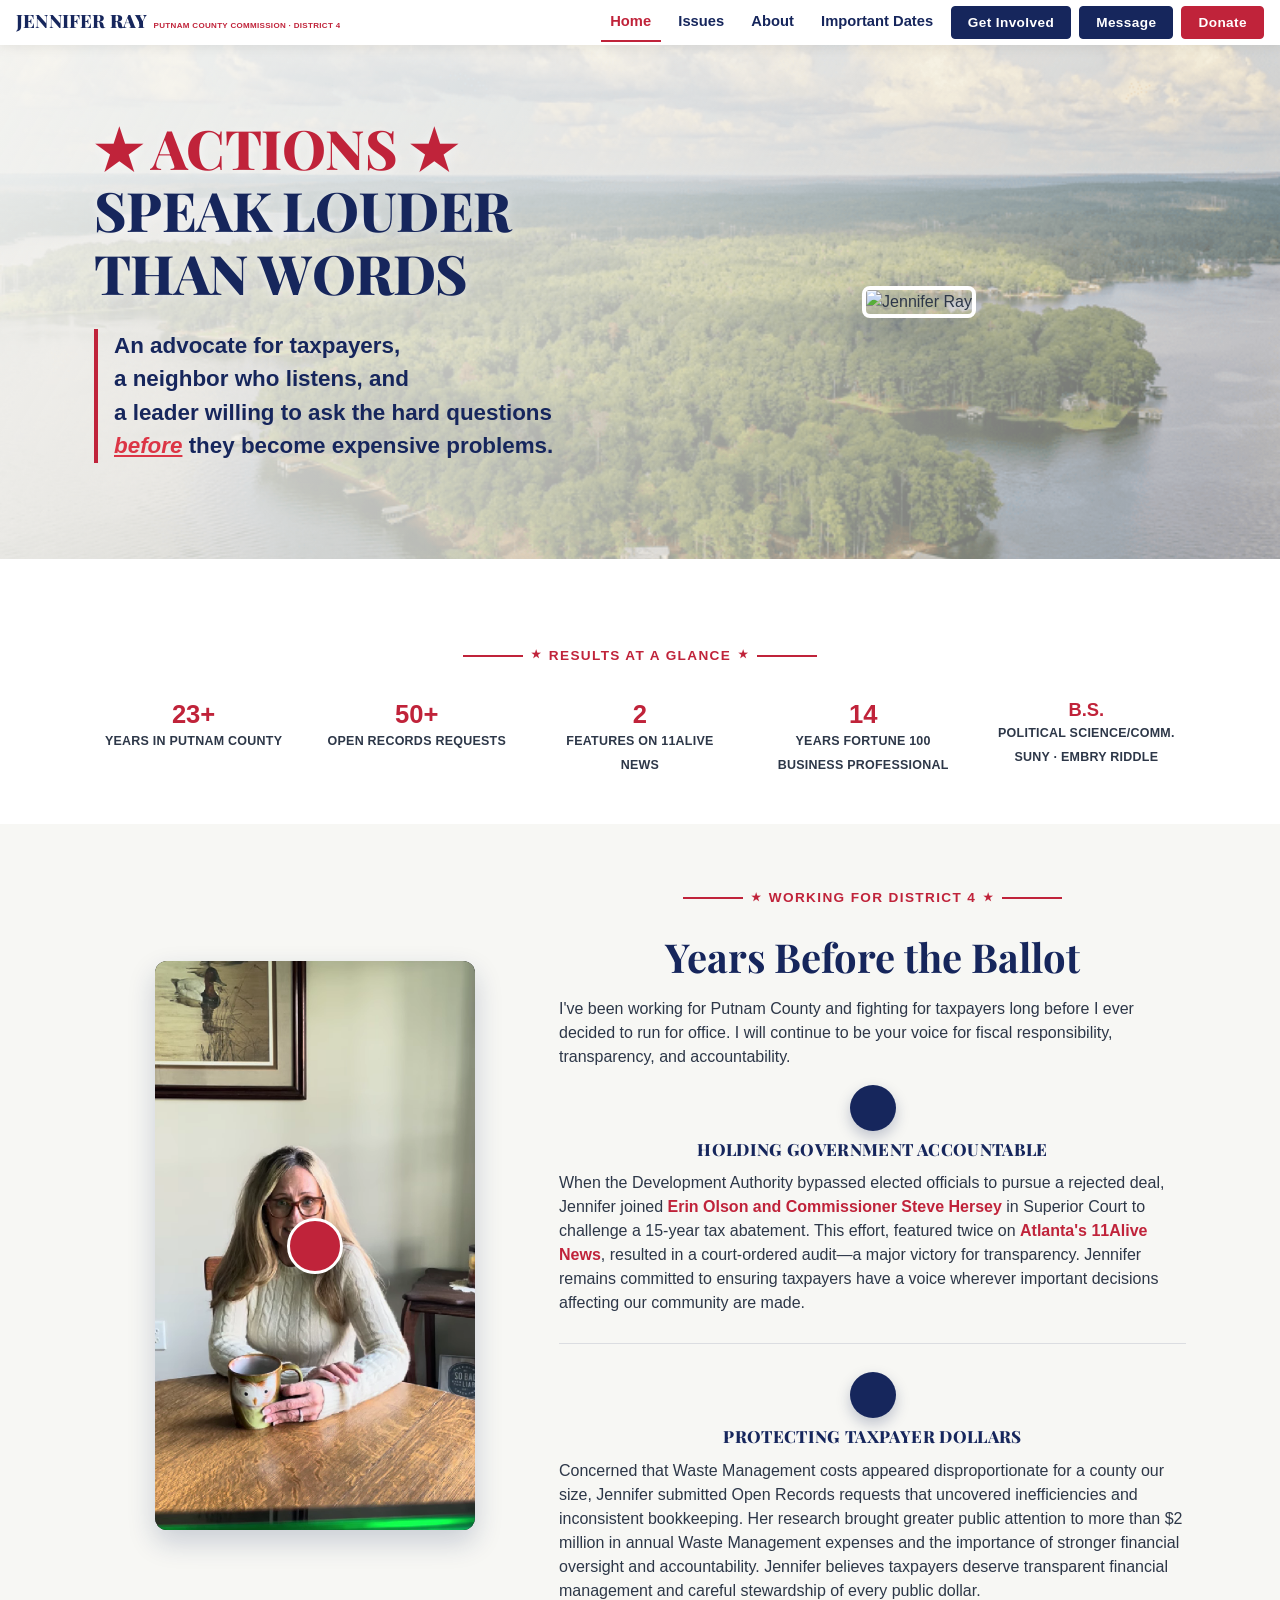
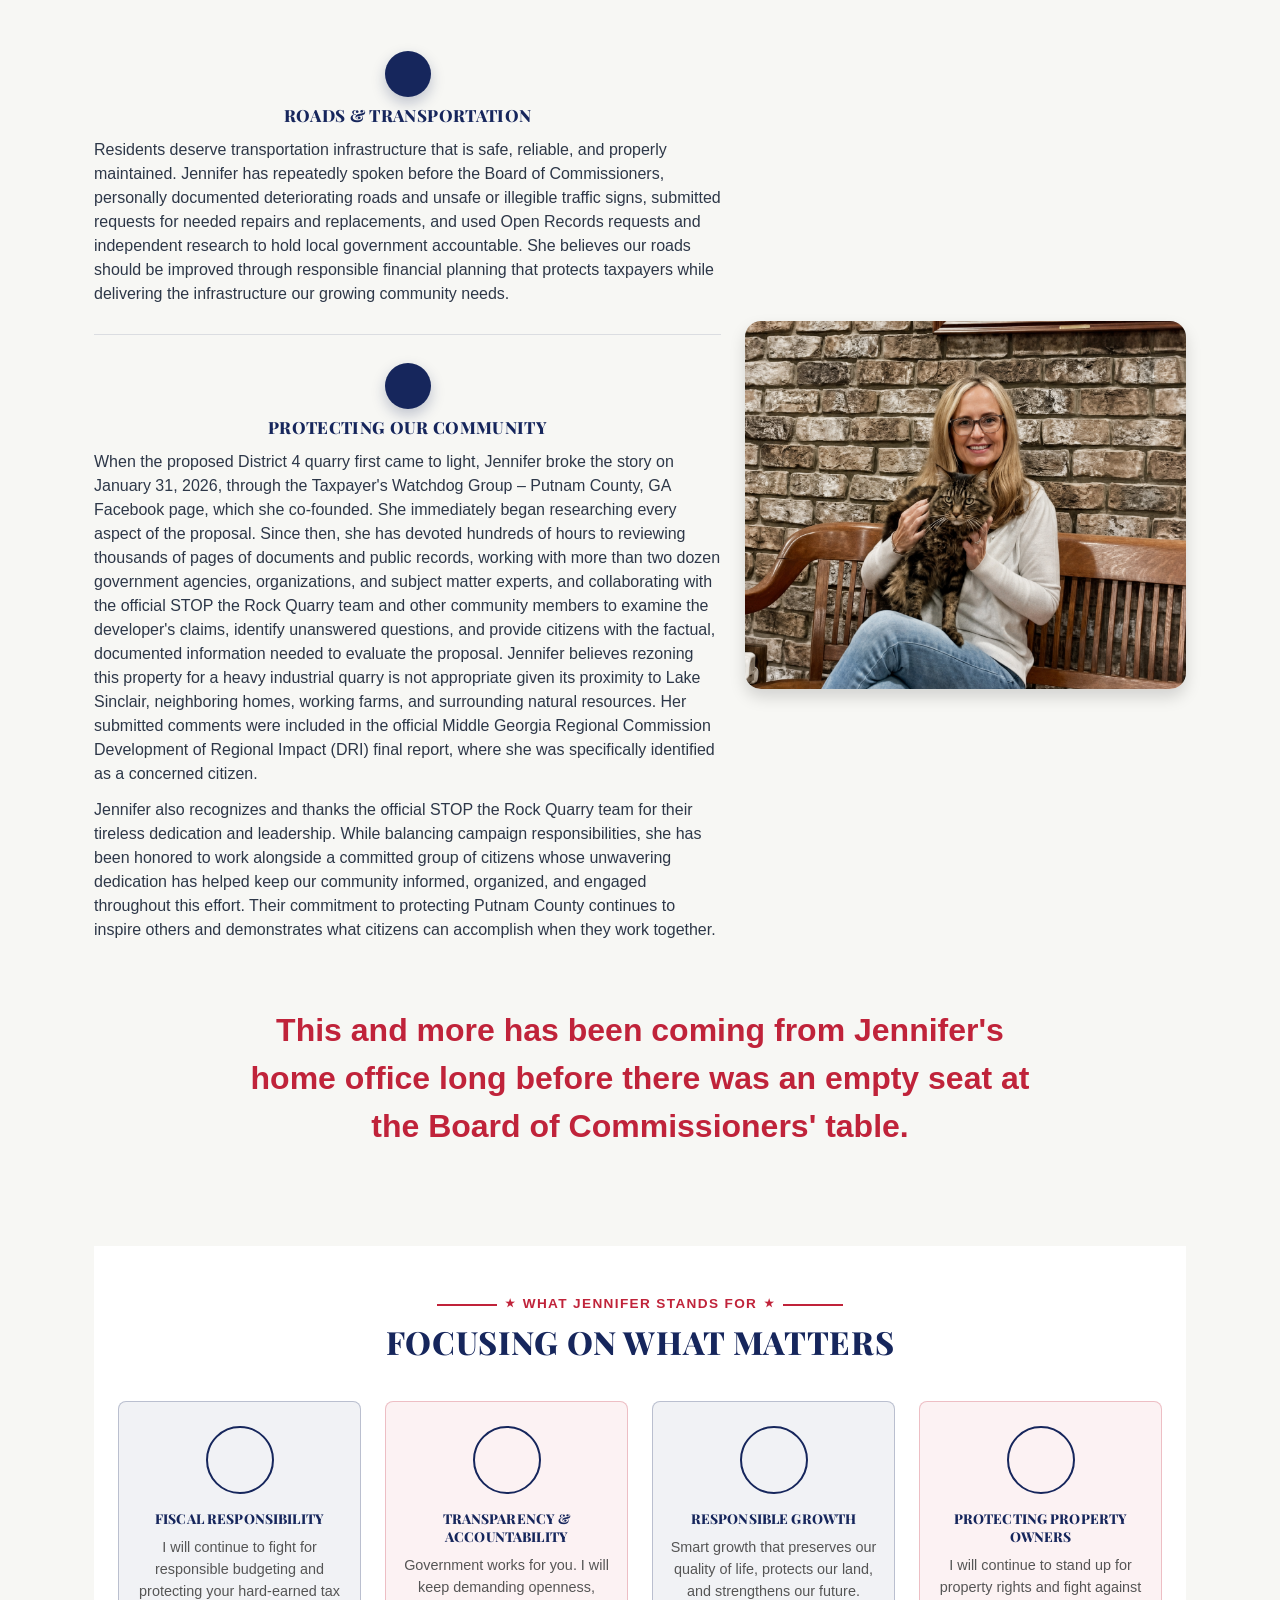
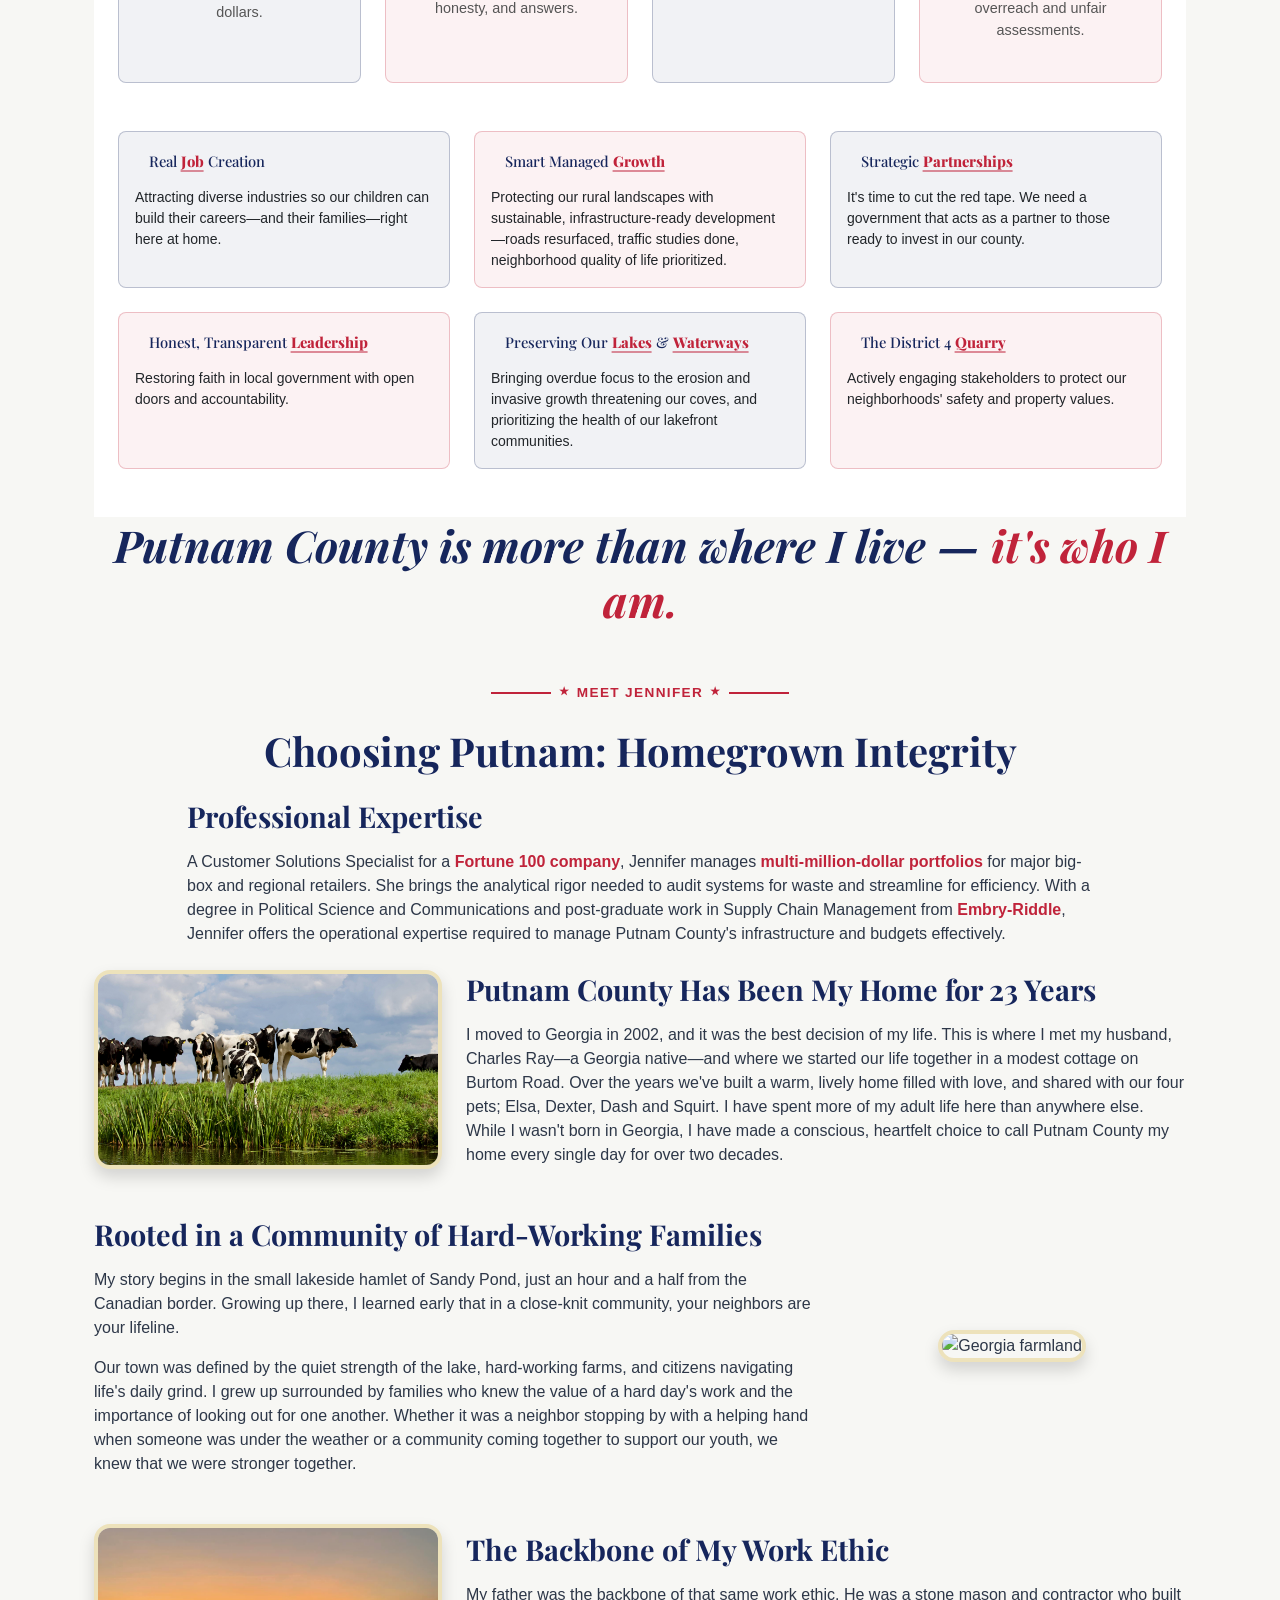
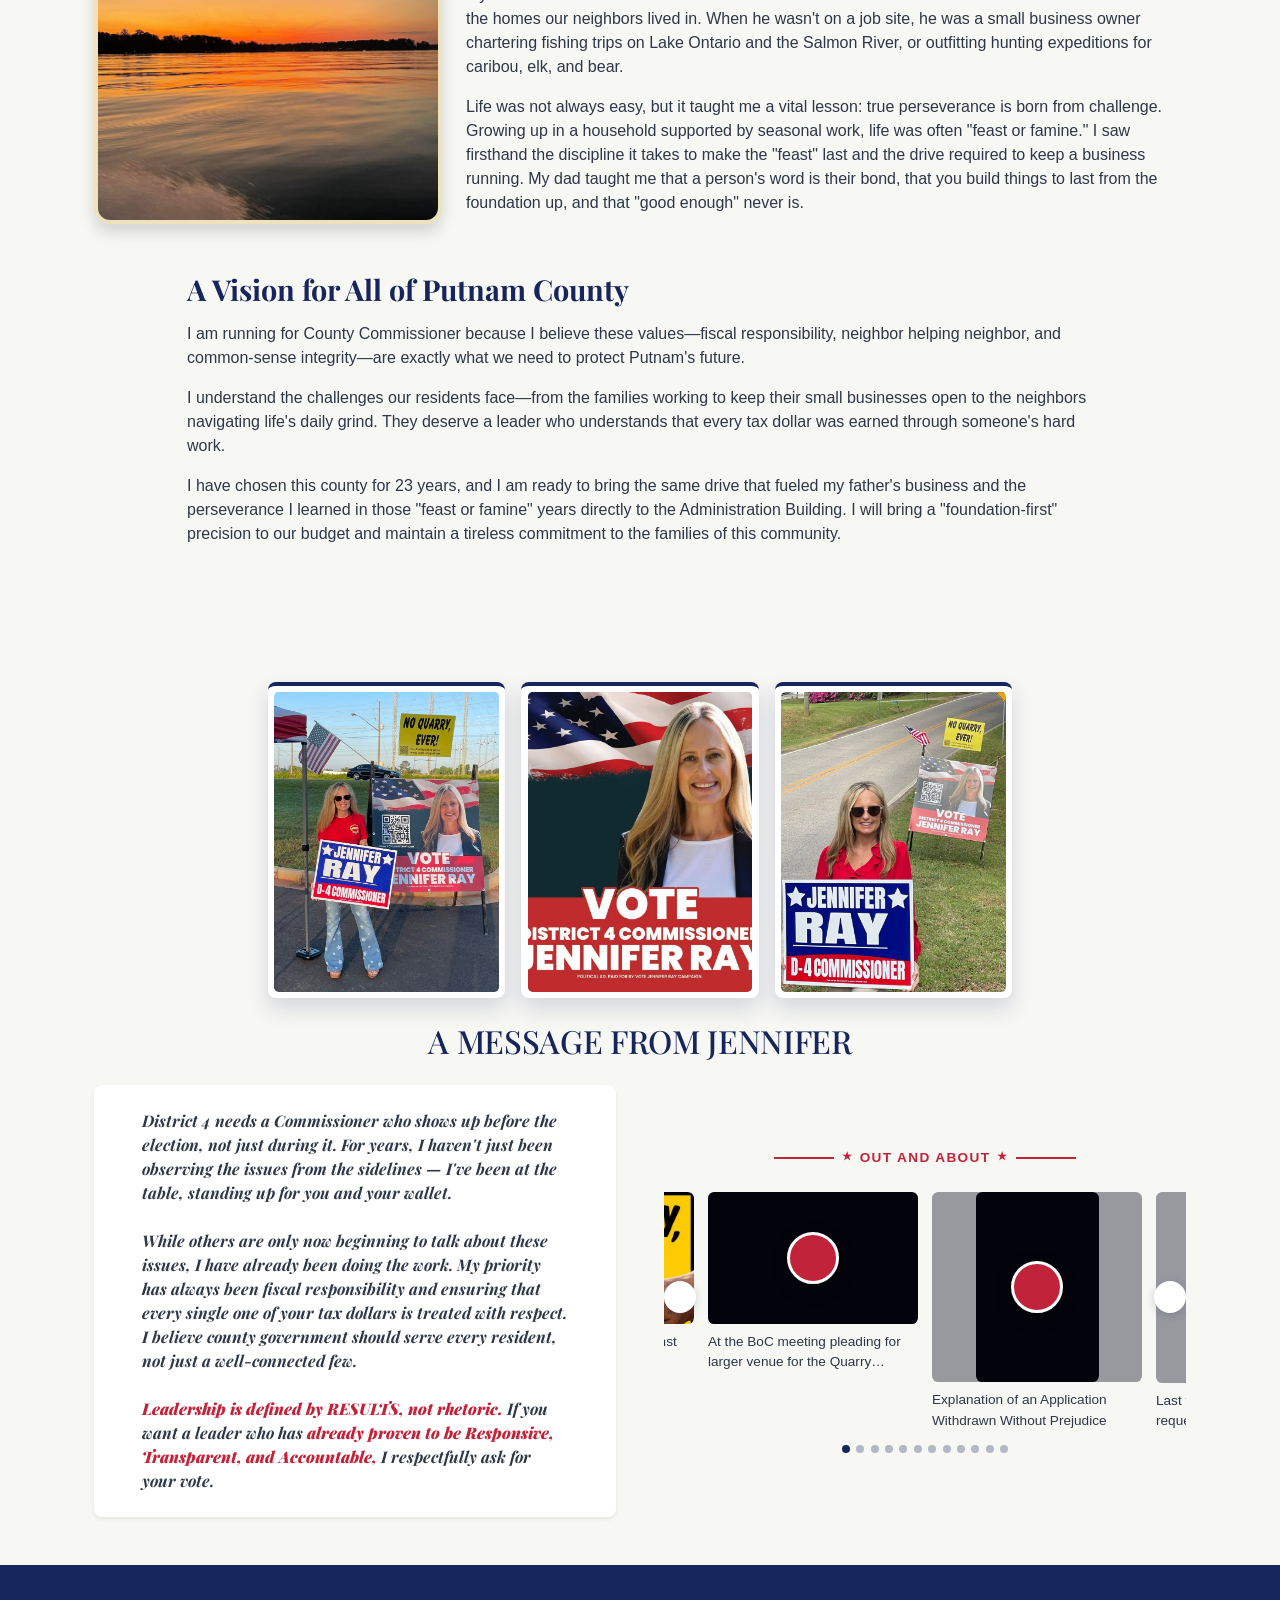
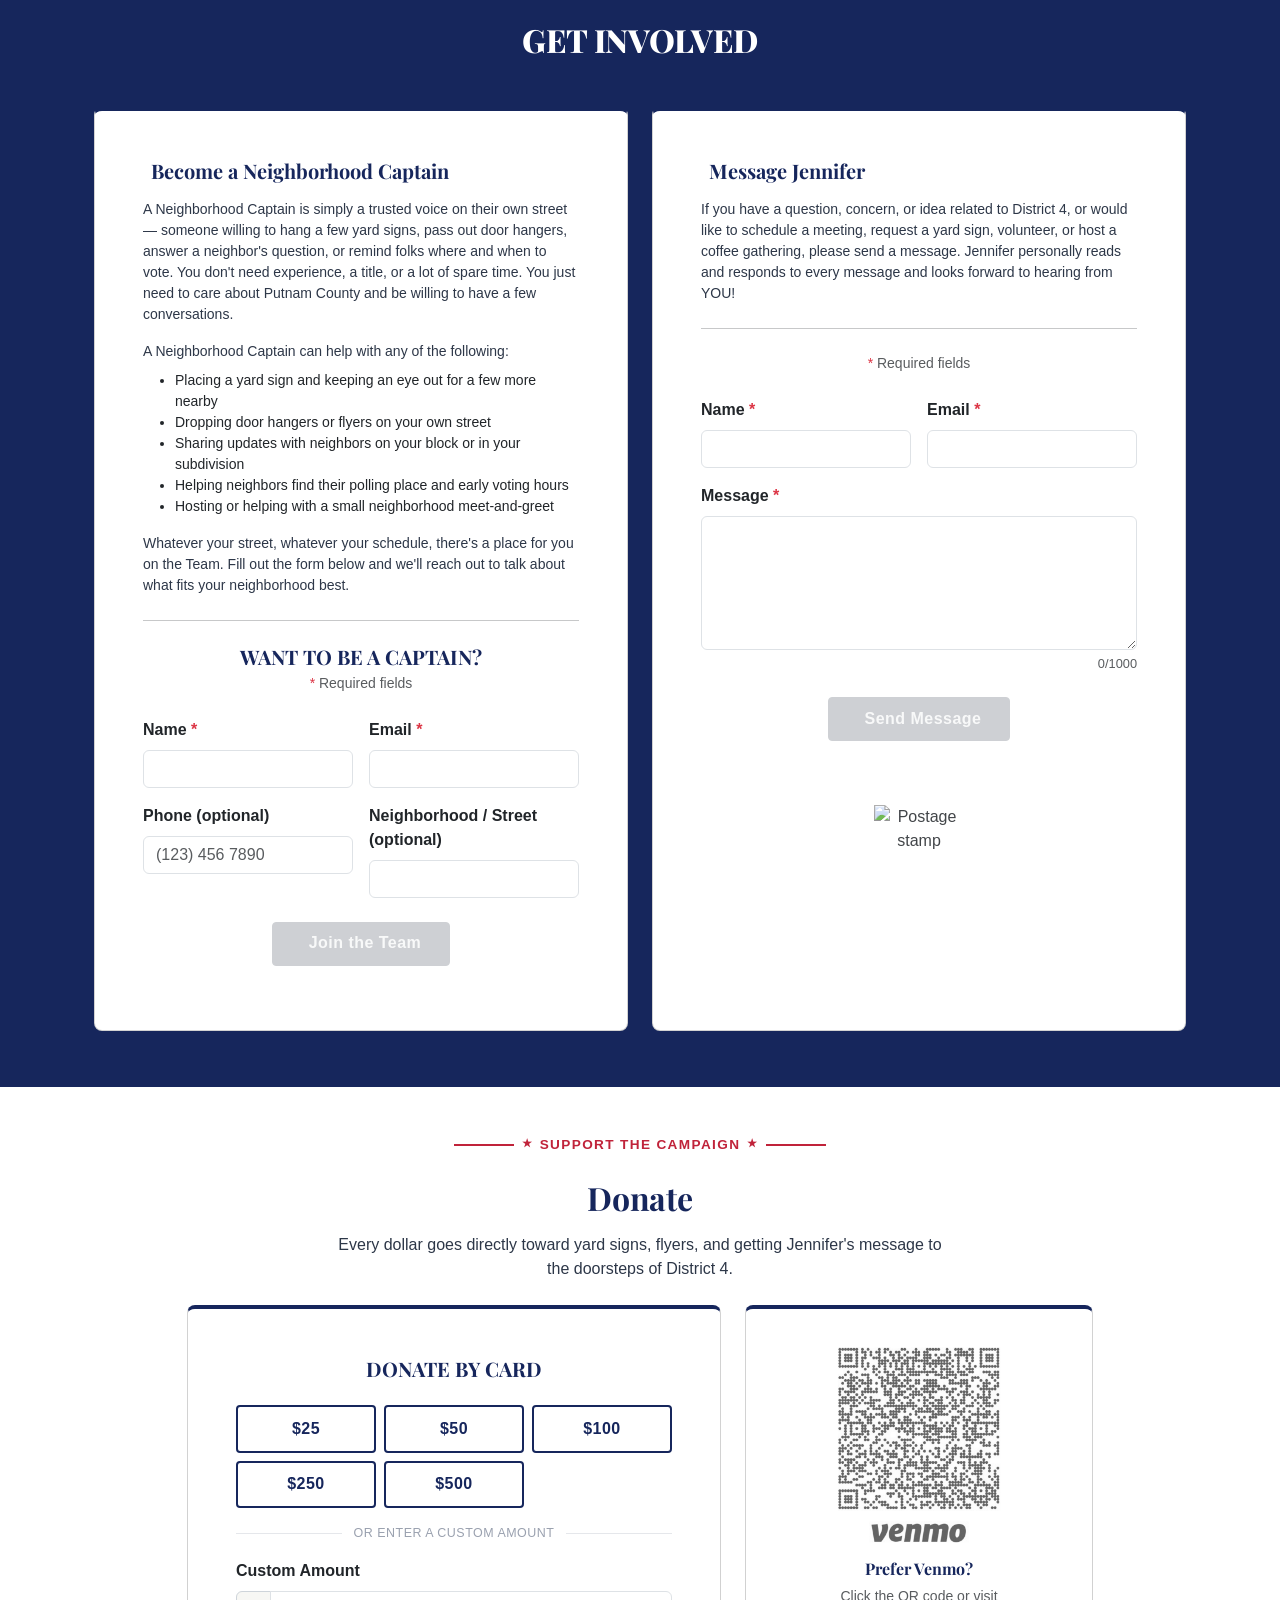
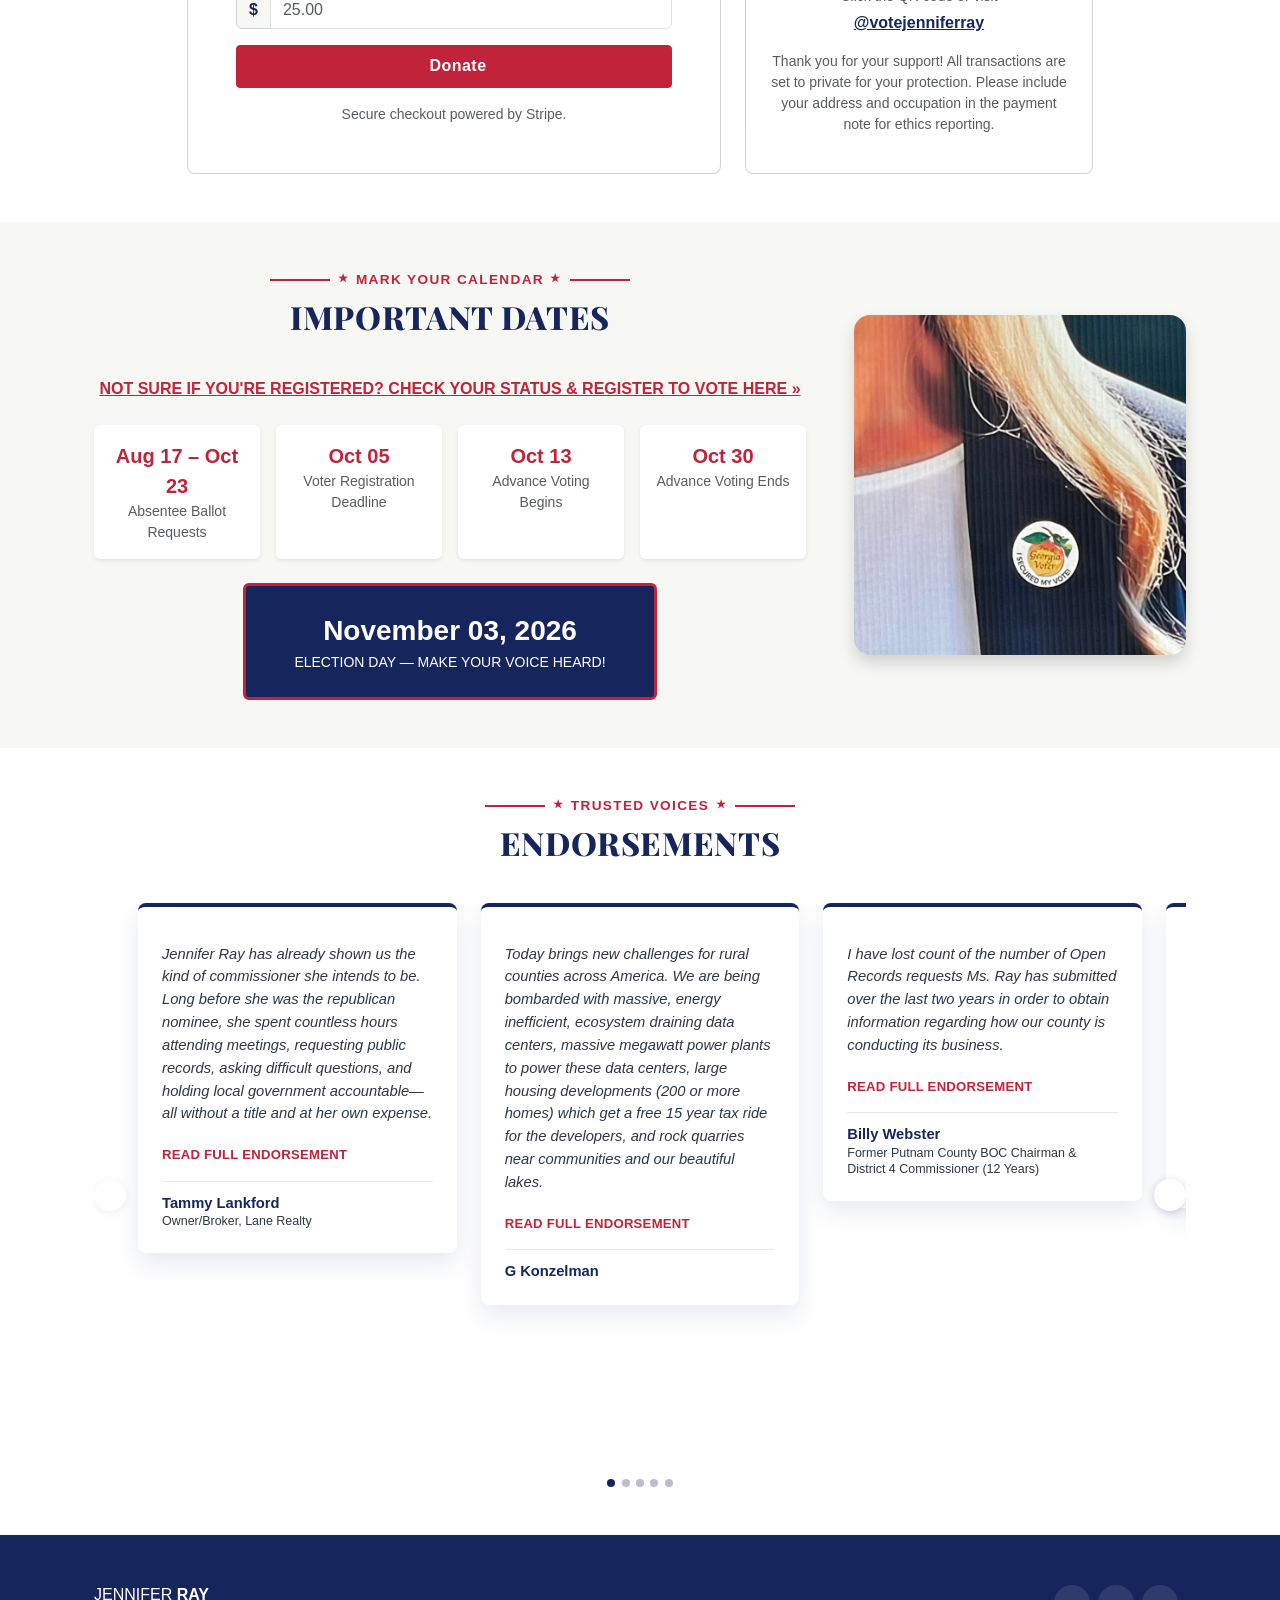
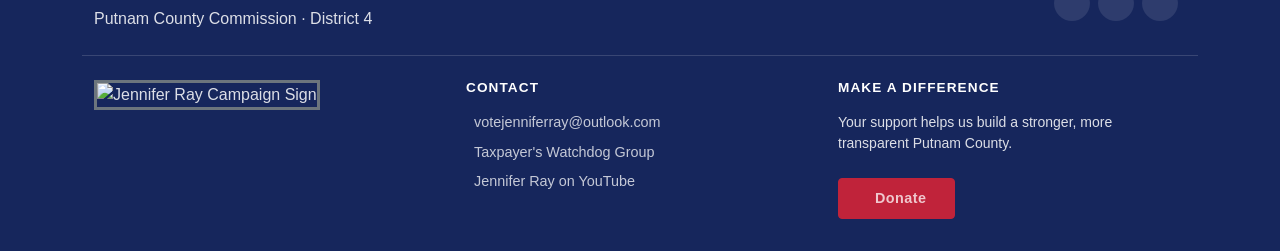
==== commit e0ffdad7: "misc carousel improvements" ====
--- a/new.html
+++ b/new.html
@@ -19,7 +19,7 @@
 			href="https://fonts.googleapis.com/css2?family=Playfair+Display:ital,wght@0,600;0,700;0,800;1,600&display=swap"
 			rel="stylesheet"
 		/>
-		<link href="css/new-style.css?v=19" rel="stylesheet" />
+		<link href="css/new-style.css?v=20" rel="stylesheet" />
 		<link rel="icon" type="image/png" href="images/favicon.ico" />
 	</head>
 	<body>
@@ -73,7 +73,7 @@
 						</p>
 					</div>
 					<div class="col-lg-6 order-1 order-lg-2 text-center">
-						<img src="images/new/jen_hero_image.jpeg" alt="Jennifer Ray" class="img-fluid hero-photo hero-photo-mobile" />
+						<img src="images/jen_hero_image.jpeg" alt="Jennifer Ray" class="img-fluid hero-photo hero-photo-mobile" />
 					</div>
 				</div>
 			</div>
@@ -2275,7 +2275,14 @@
 					if (dragPointerId === null || e.pointerId !== dragPointerId) return;
 					dragDelta = e.clientX - dragStartX;
 					if (!isDragging) {
-						if (Math.abs(dragDelta) < 6) return;
+						// A plain tap on a touchscreen can drift a handful of pixels from
+						// finger-pad imprecision alone. Too low a threshold here means
+						// some ordinary taps get misread as the start of a drag, which
+						// then suppresses the click that would have opened the
+						// lightbox -- showing up as "it takes two taps to open a
+						// photo." 15px asks for a more deliberate swipe before taking
+						// over, while still feeling immediate for an actual drag.
+						if (Math.abs(dragDelta) < 15) return;
 						isDragging = true;
 						track.setPointerCapture(dragPointerId);
 						track.classList.add("is-dragging");
@@ -2380,21 +2387,13 @@
 				autoplayDelayMs: 4500,
 			});
 
-			// Endorsements carousel: each slide can hold a lot of text (and an
-			// expandable "read more" section), so autoplay is deliberately much more
-			// conservative here than the photo/video slider above:
-			//  - a much longer interval, so a normal reader has time to finish a card
-			//  - autoplay pauses (and stays paused) the moment any endorsement is
-			//    expanded via "Read Full Endorsement", not just on hover/focus,
-			//    since someone reading longer text on a touch device won't
-			//    necessarily be hovering or focused on anything
-			//  - autoplay is paused entirely once a person has manually navigated
-			//    (arrows or dots) or expanded any card, on the assumption that
-			//    someone who has started actively engaging wants to stay in control
-			//  - the slider is fully paused (pause()/resume()) for the duration of
-			//    any "Read Full Endorsement" expand/collapse animation, so the
-			//    carousel's own resize handling can never interrupt it (this is
-			//    what was breaking the expand/collapse animation)
+			// Endorsements carousel: autoplay is turned off here (autoplayDelayMs:
+			// 0) -- each slide can hold a lot of text plus an expandable "read
+			// more" section, so this carousel is left fully in the visitor's
+			// control rather than advancing on its own. The pause/resume wiring
+			// below is still needed even with autoplay off, since it's what keeps
+			// the slider's own resize handling from interrupting the "Read Full
+			// Endorsement" expand/collapse animation.
 			(function setupEndorsementSlider() {
 				let userTookControl = false;
 				let anyExpanded = false;
@@ -2406,7 +2405,7 @@
 					nextId: "endorsementNext",
 					dotsId: "endorsementDots",
 					gapPx: 24,
-					autoplayDelayMs: 9000,
+					autoplayDelayMs: 0,
 					loop: false,
 					getVisibleCount: function () {
 						return window.innerWidth >= 992 ? 3 : window.innerWidth >= 576 ? 2 : 1;
--- a/css/new-style.css
+++ b/css/new-style.css
@@ -1302,7 +1302,6 @@
 .out-about-track img,
 .out-about-track iframe {
 	-webkit-user-drag: none;
-	user-drag: none;
 }
 
 .out-about-track.is-dragging,
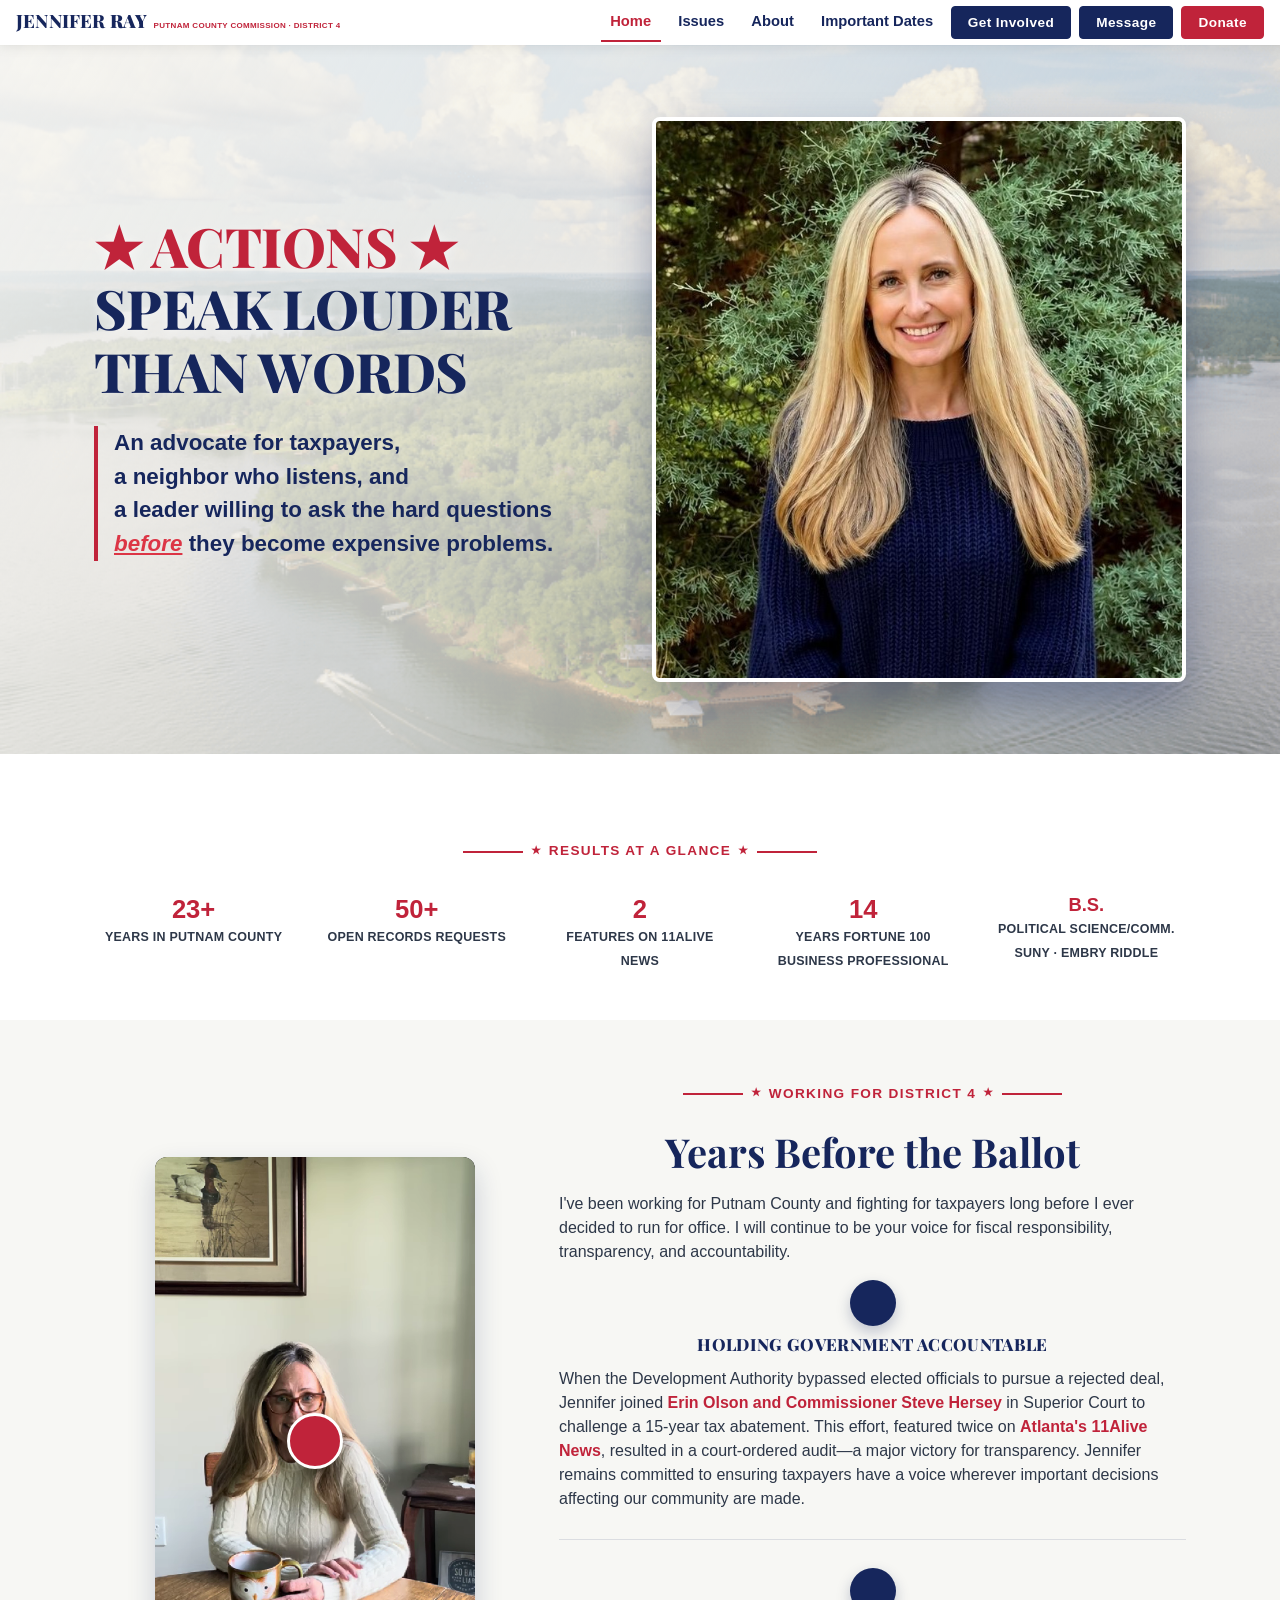
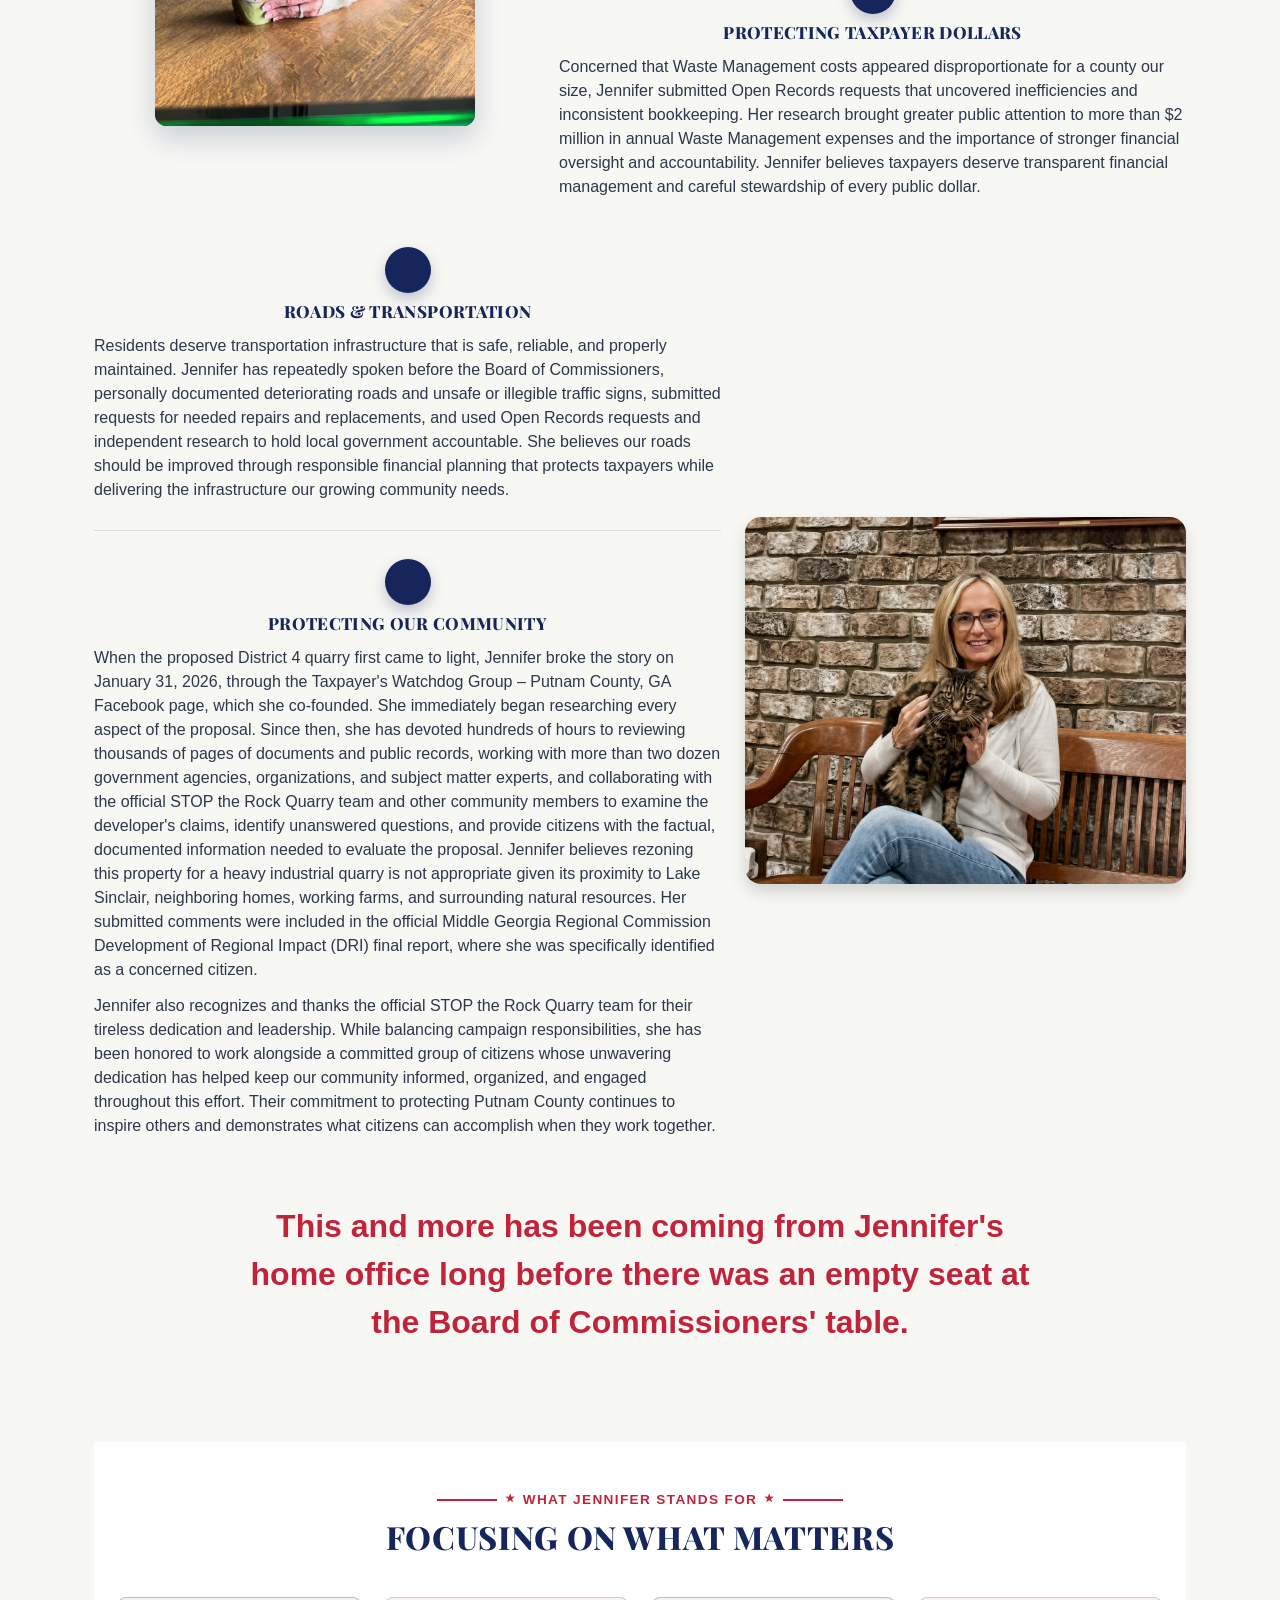
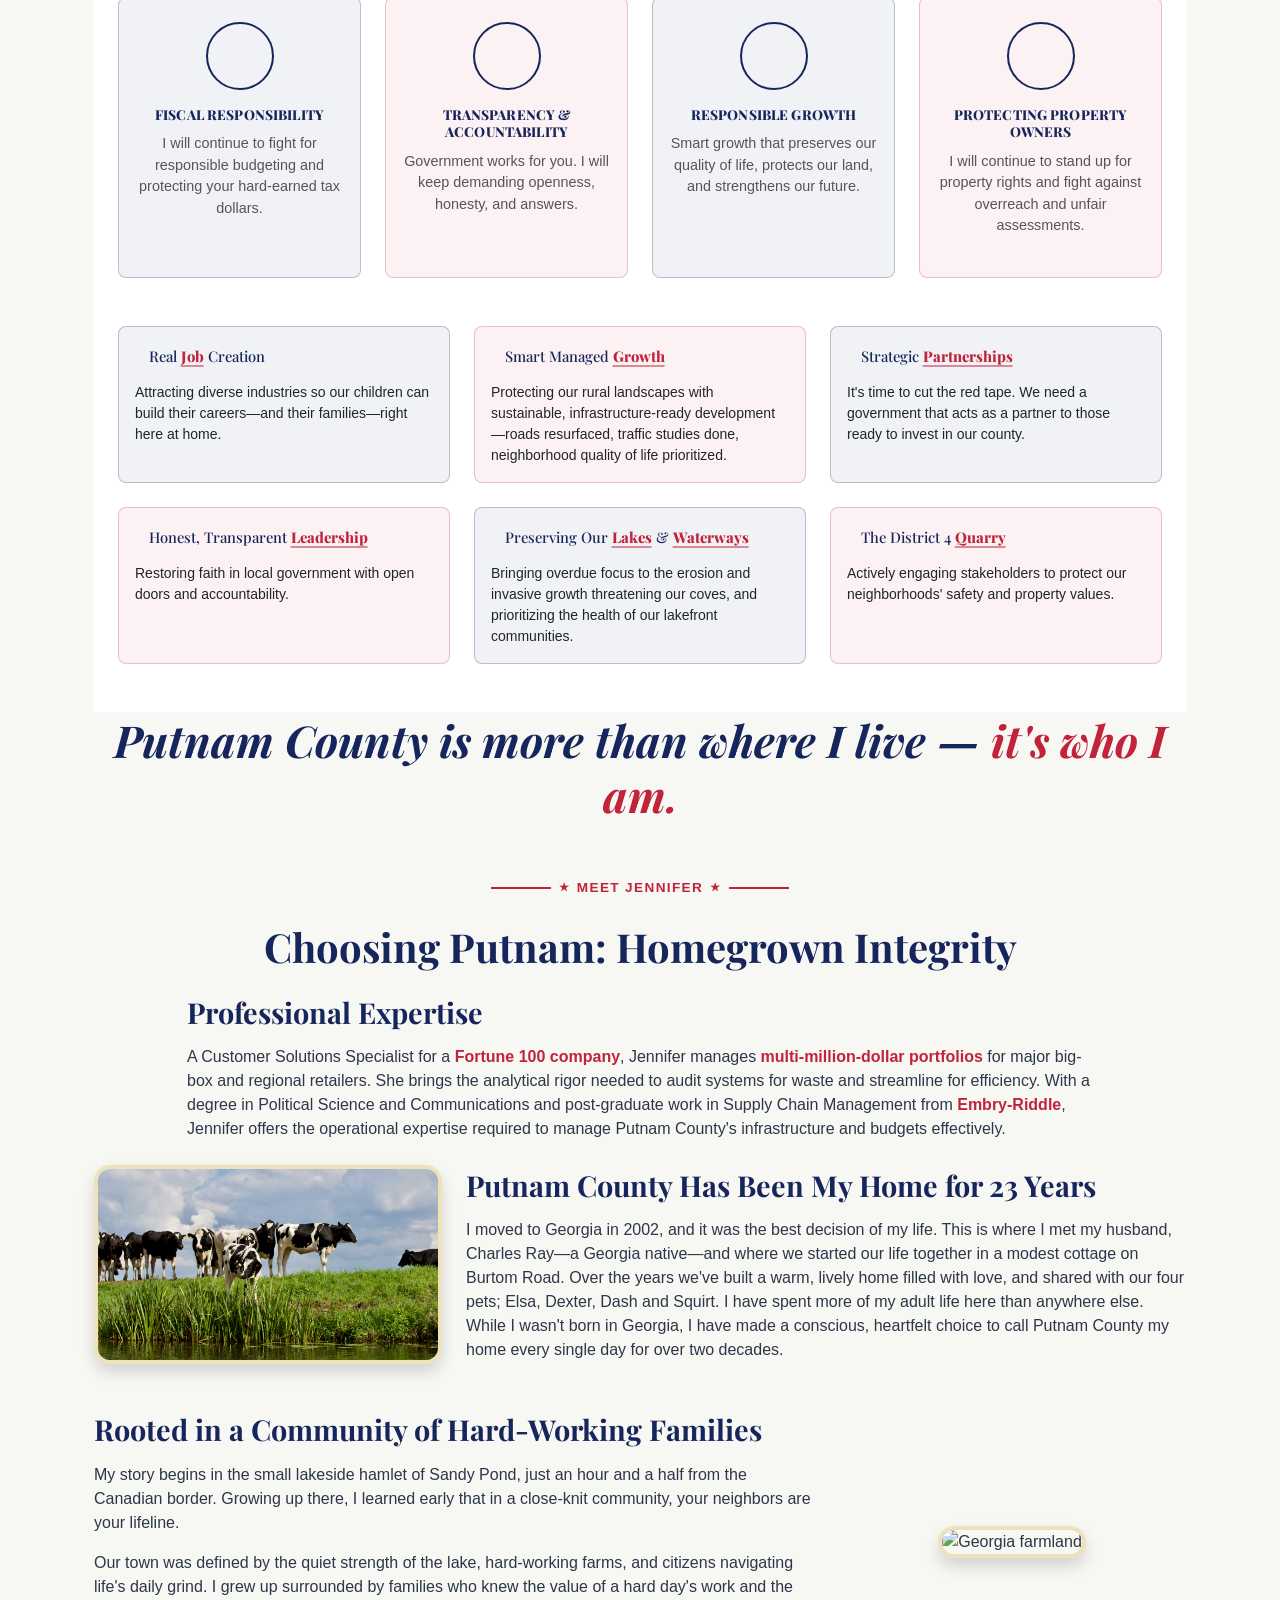
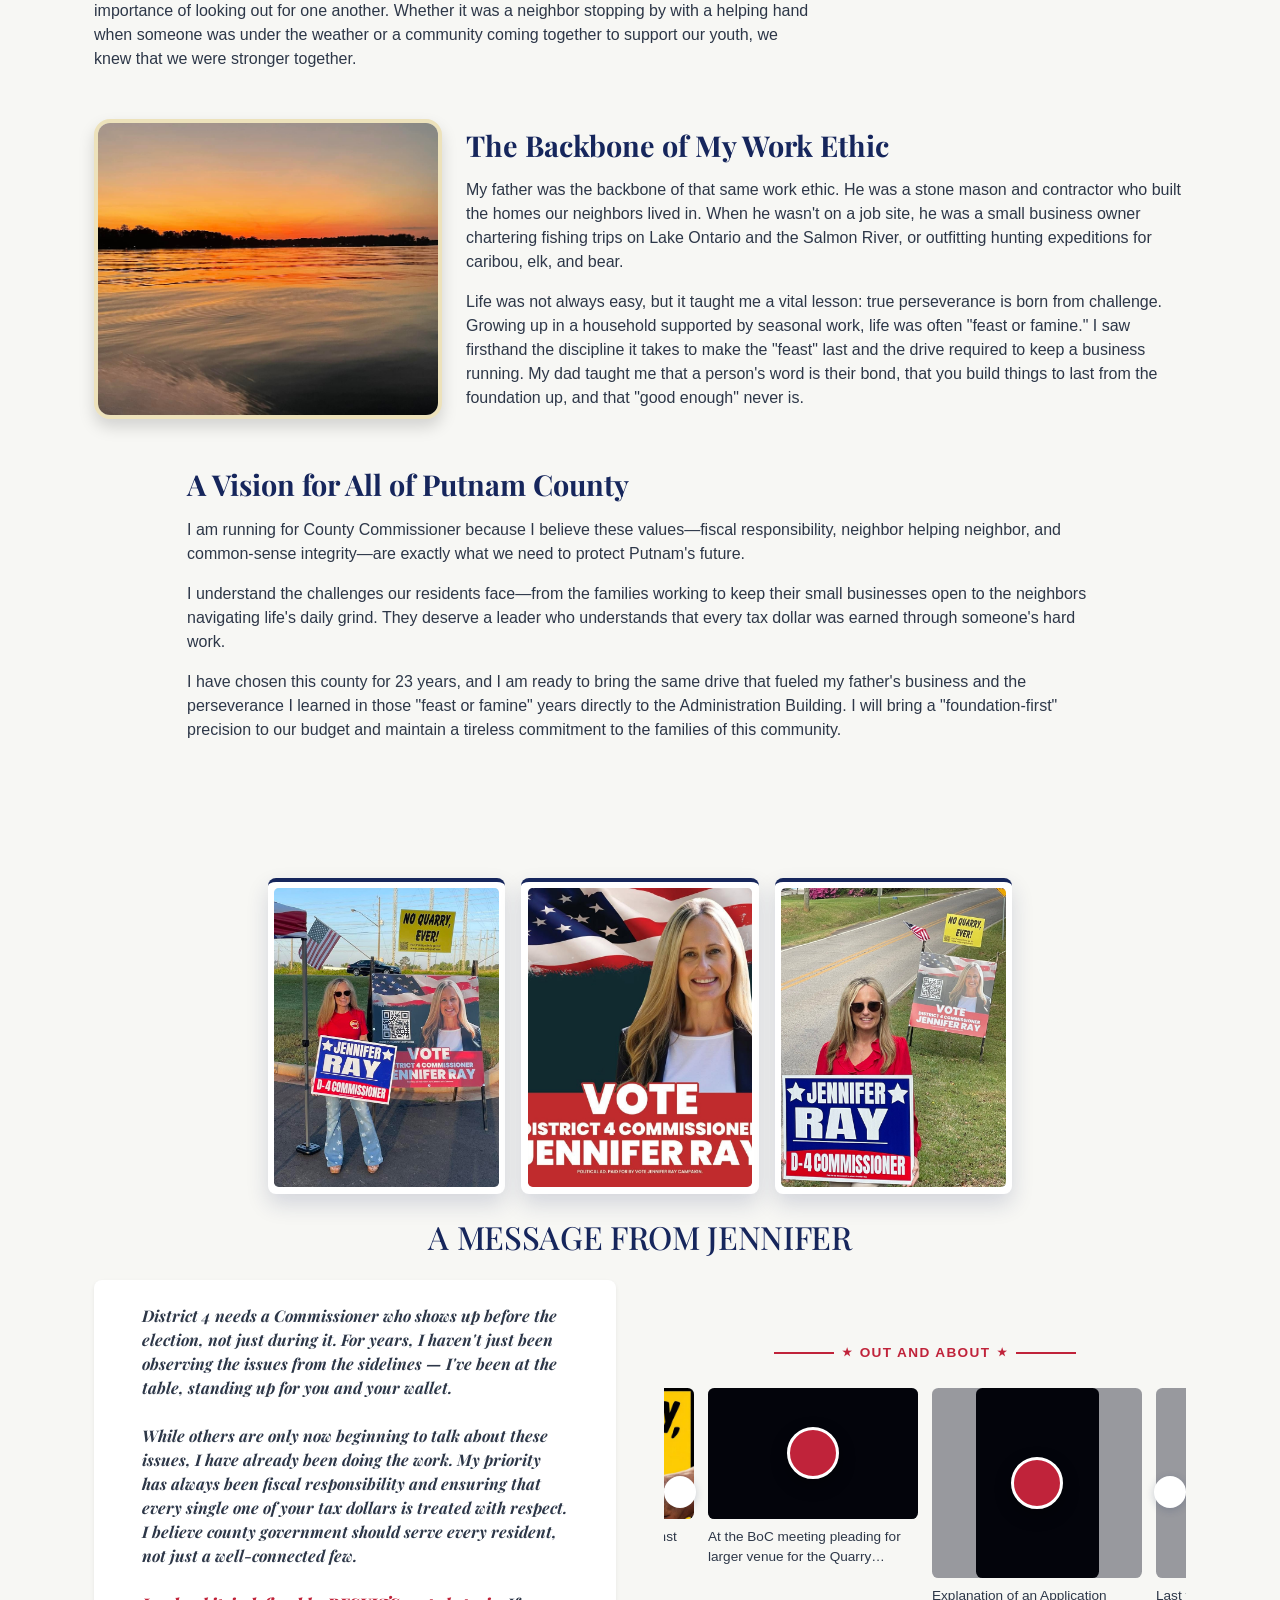
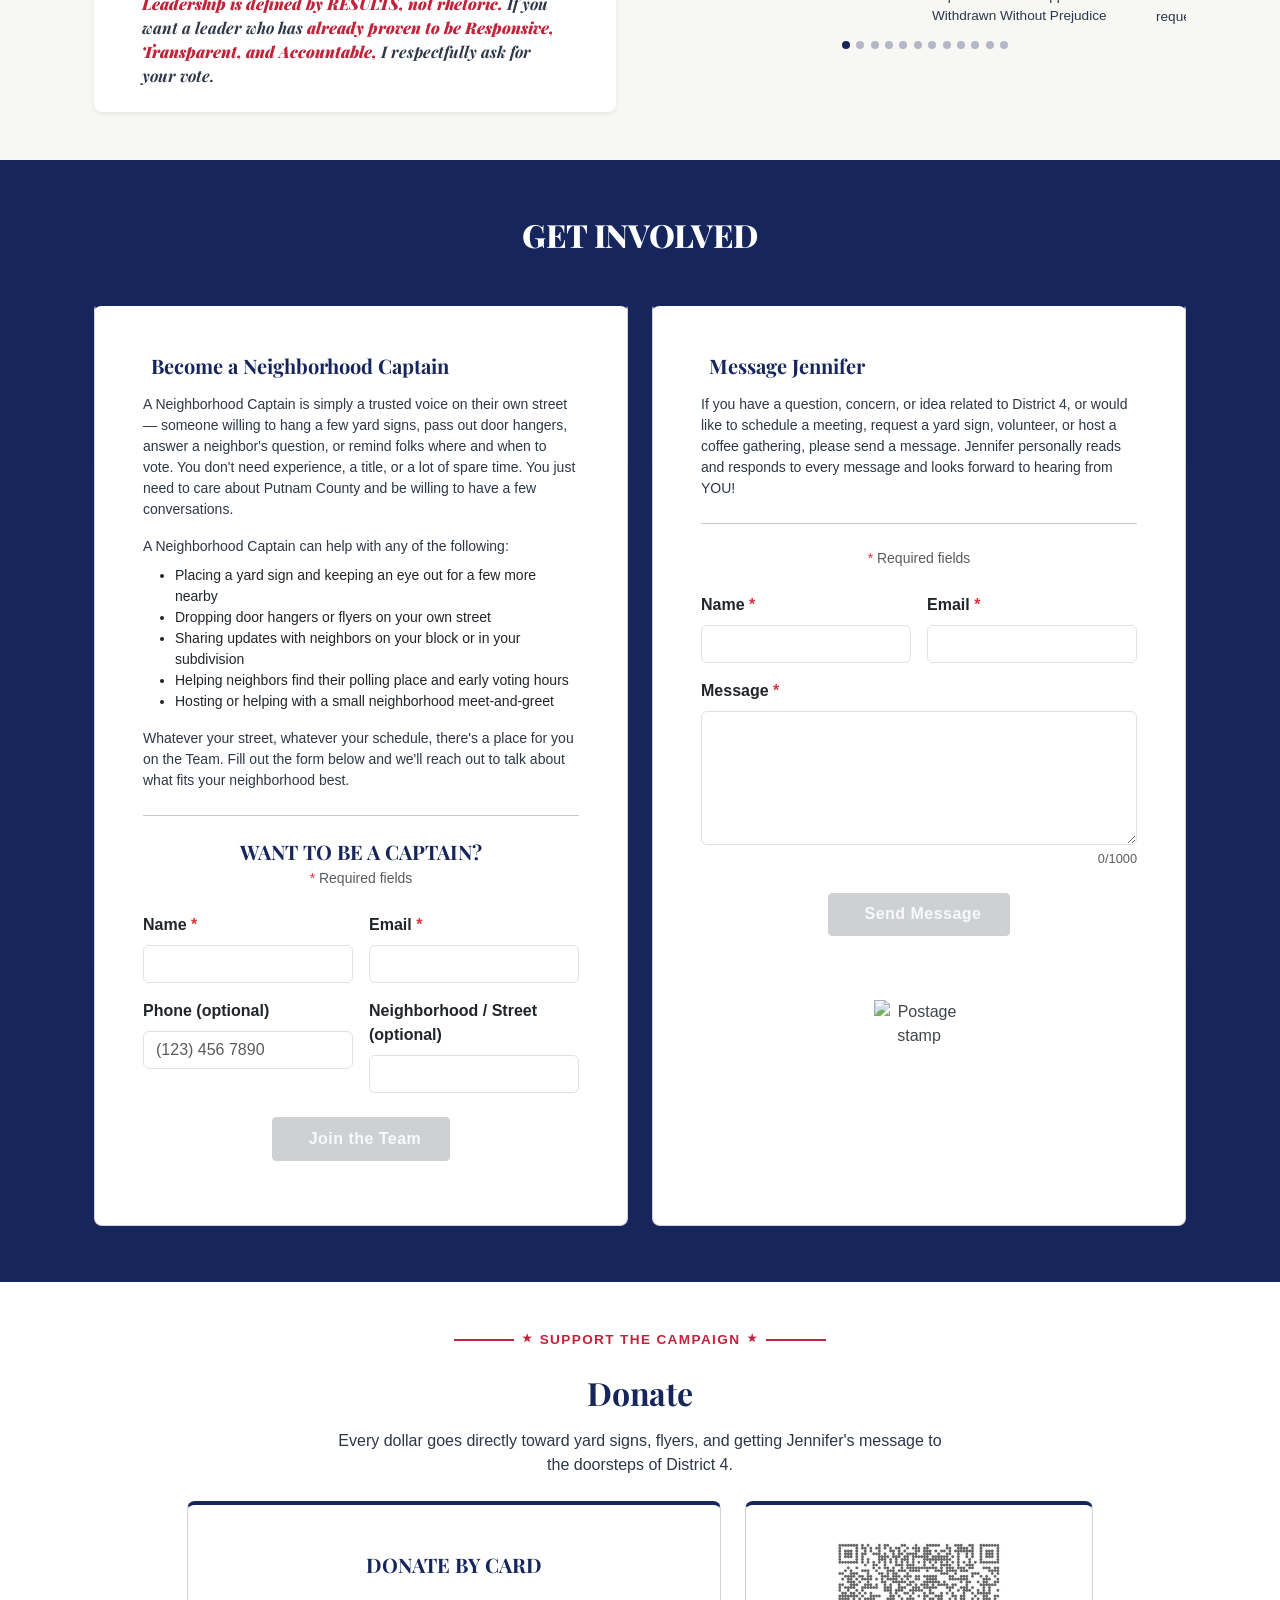
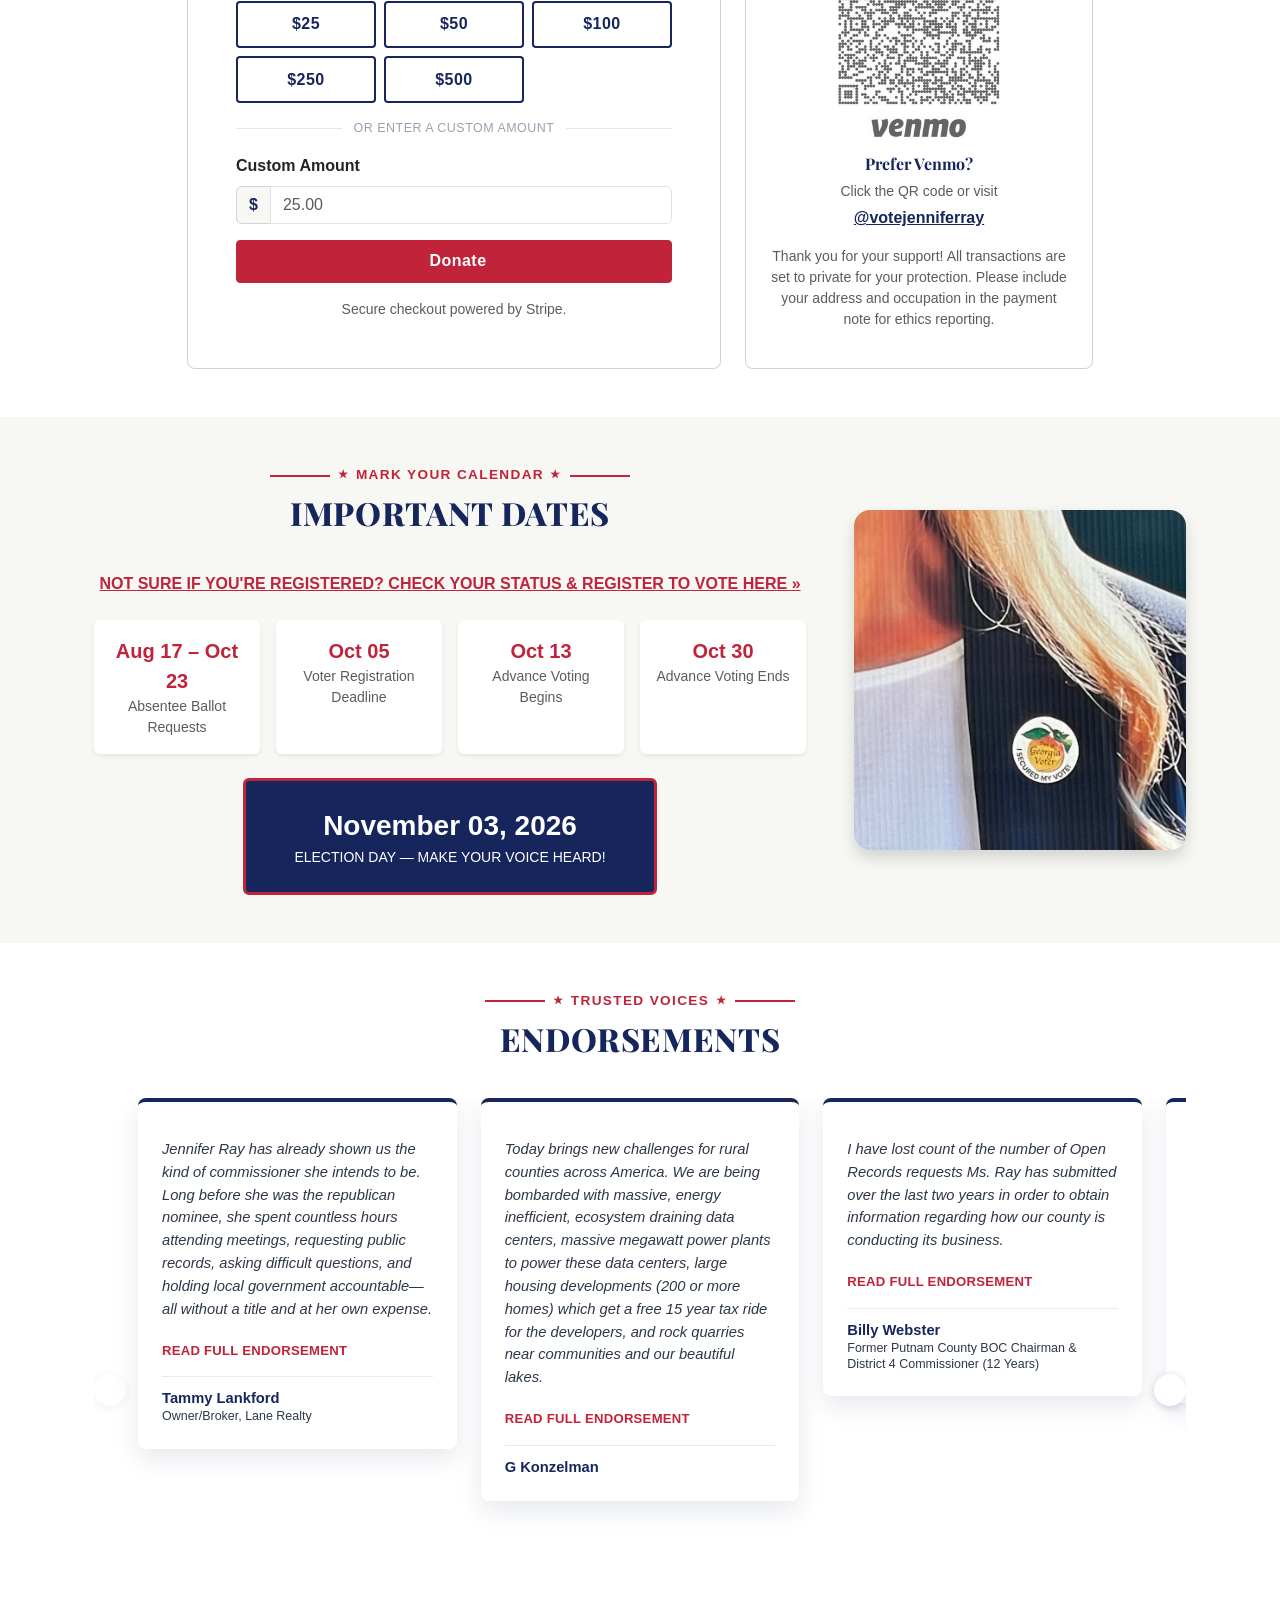
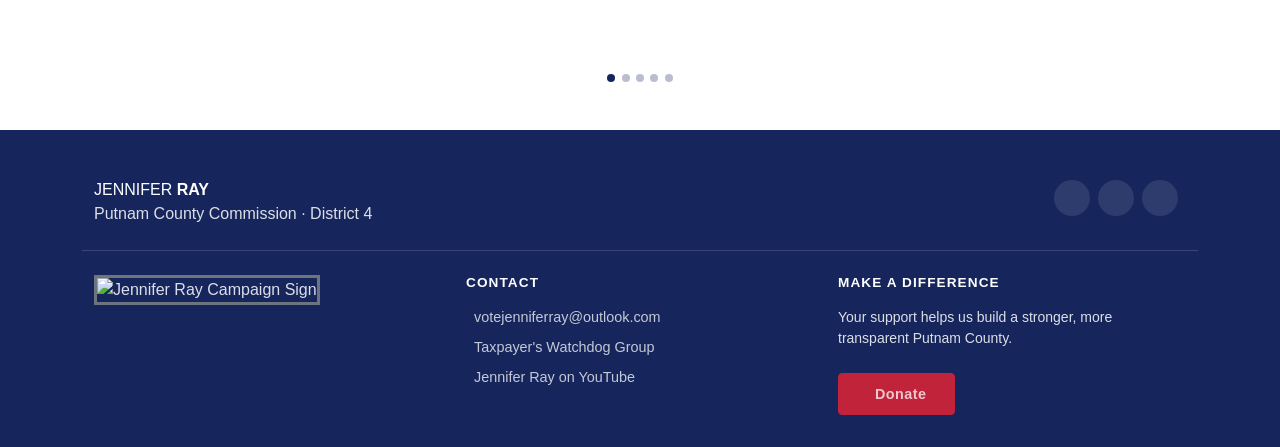
==== commit 443bf393: "wrong image location" ====
--- a/new.html
+++ b/new.html
@@ -73,7 +73,7 @@
 						</p>
 					</div>
 					<div class="col-lg-6 order-1 order-lg-2 text-center">
-						<img src="images/jen_hero_image.jpeg" alt="Jennifer Ray" class="img-fluid hero-photo hero-photo-mobile" />
+						<img src="images/new/jen_hero_image.jpeg" alt="Jennifer Ray" class="img-fluid hero-photo hero-photo-mobile" />
 					</div>
 				</div>
 			</div>
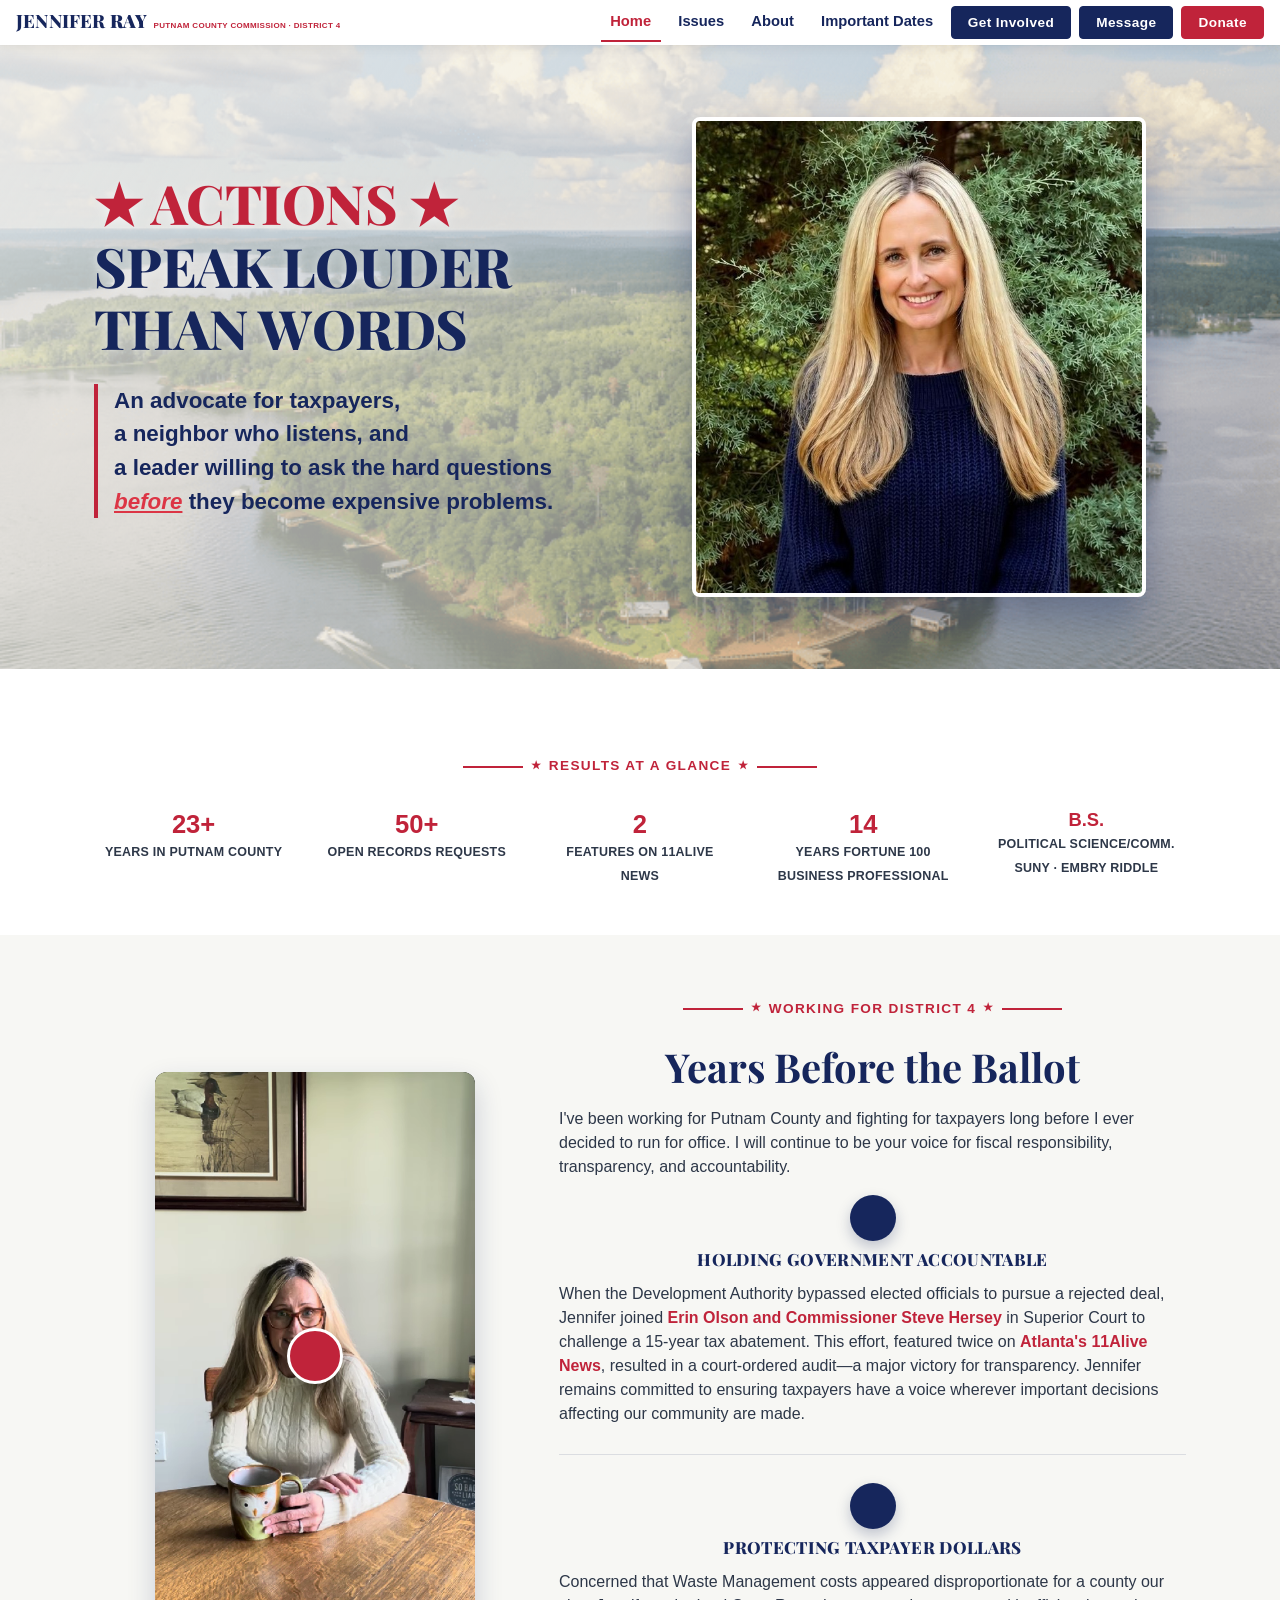
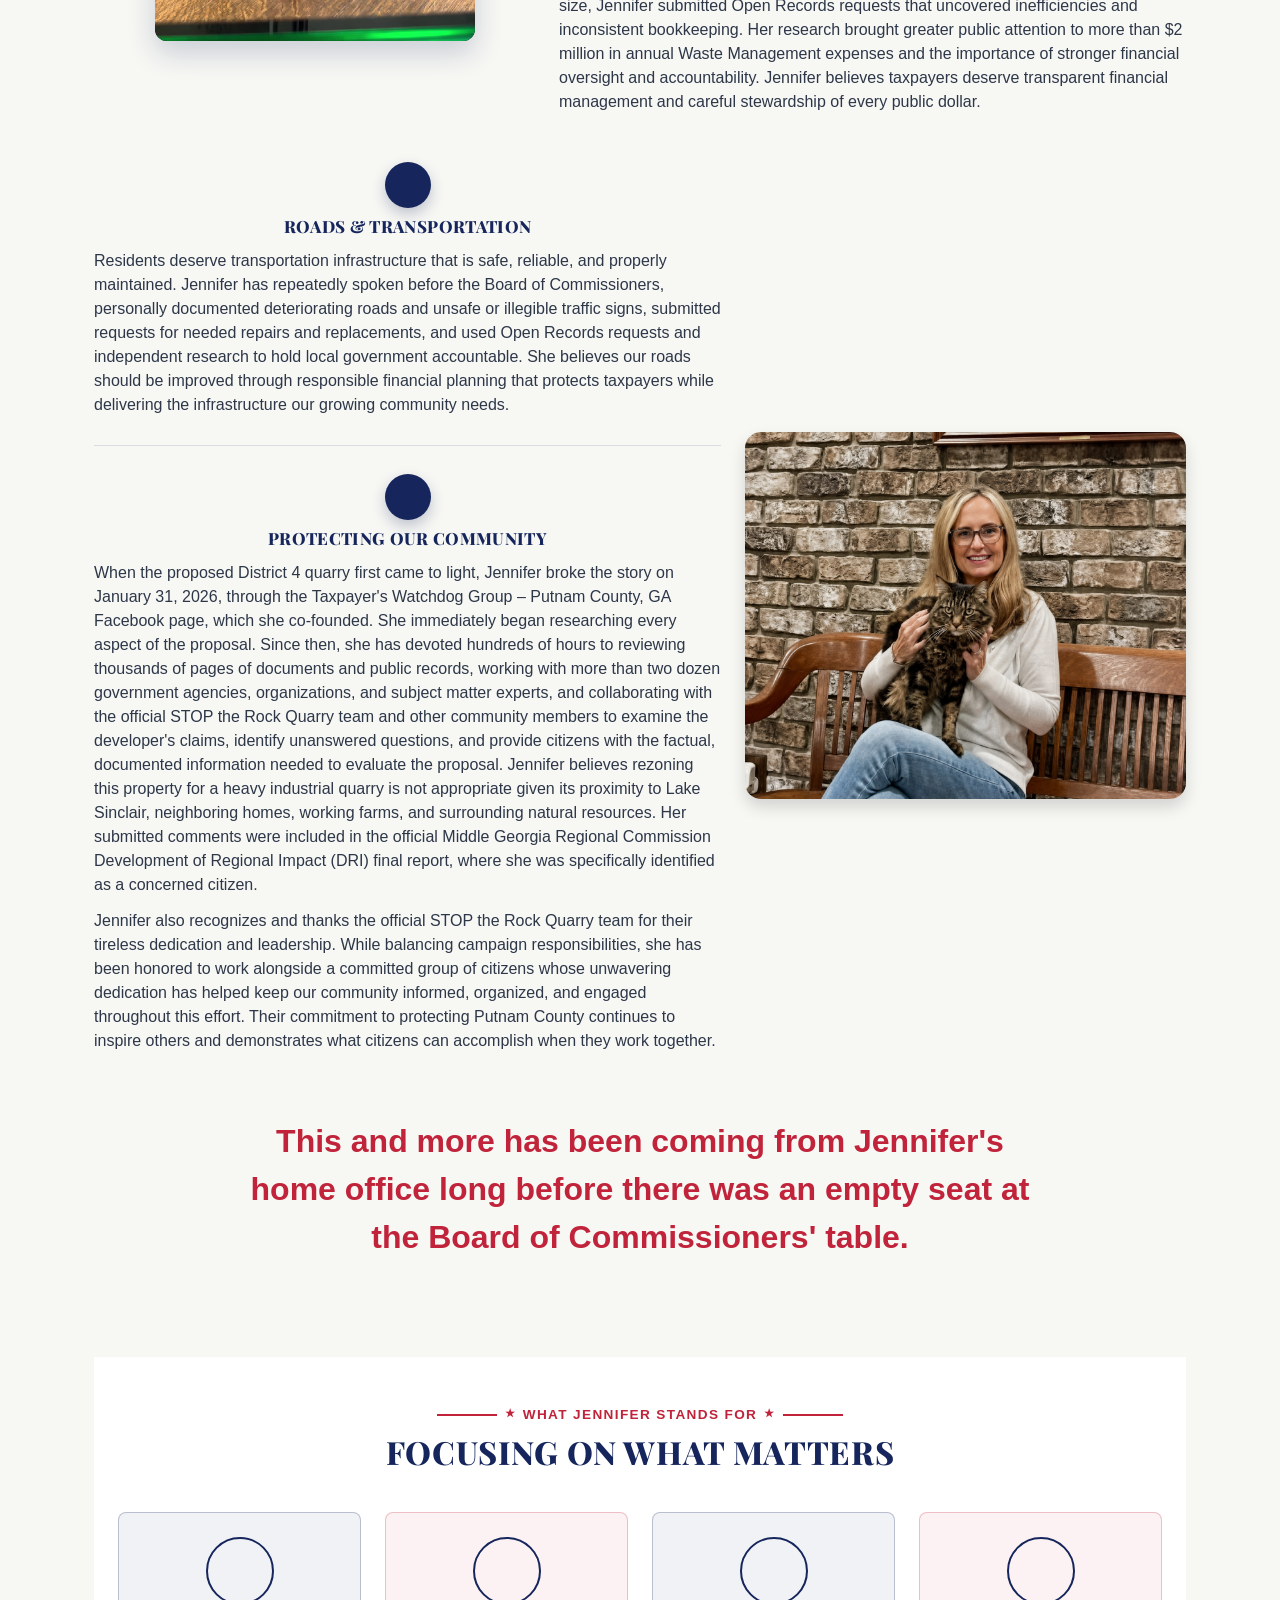
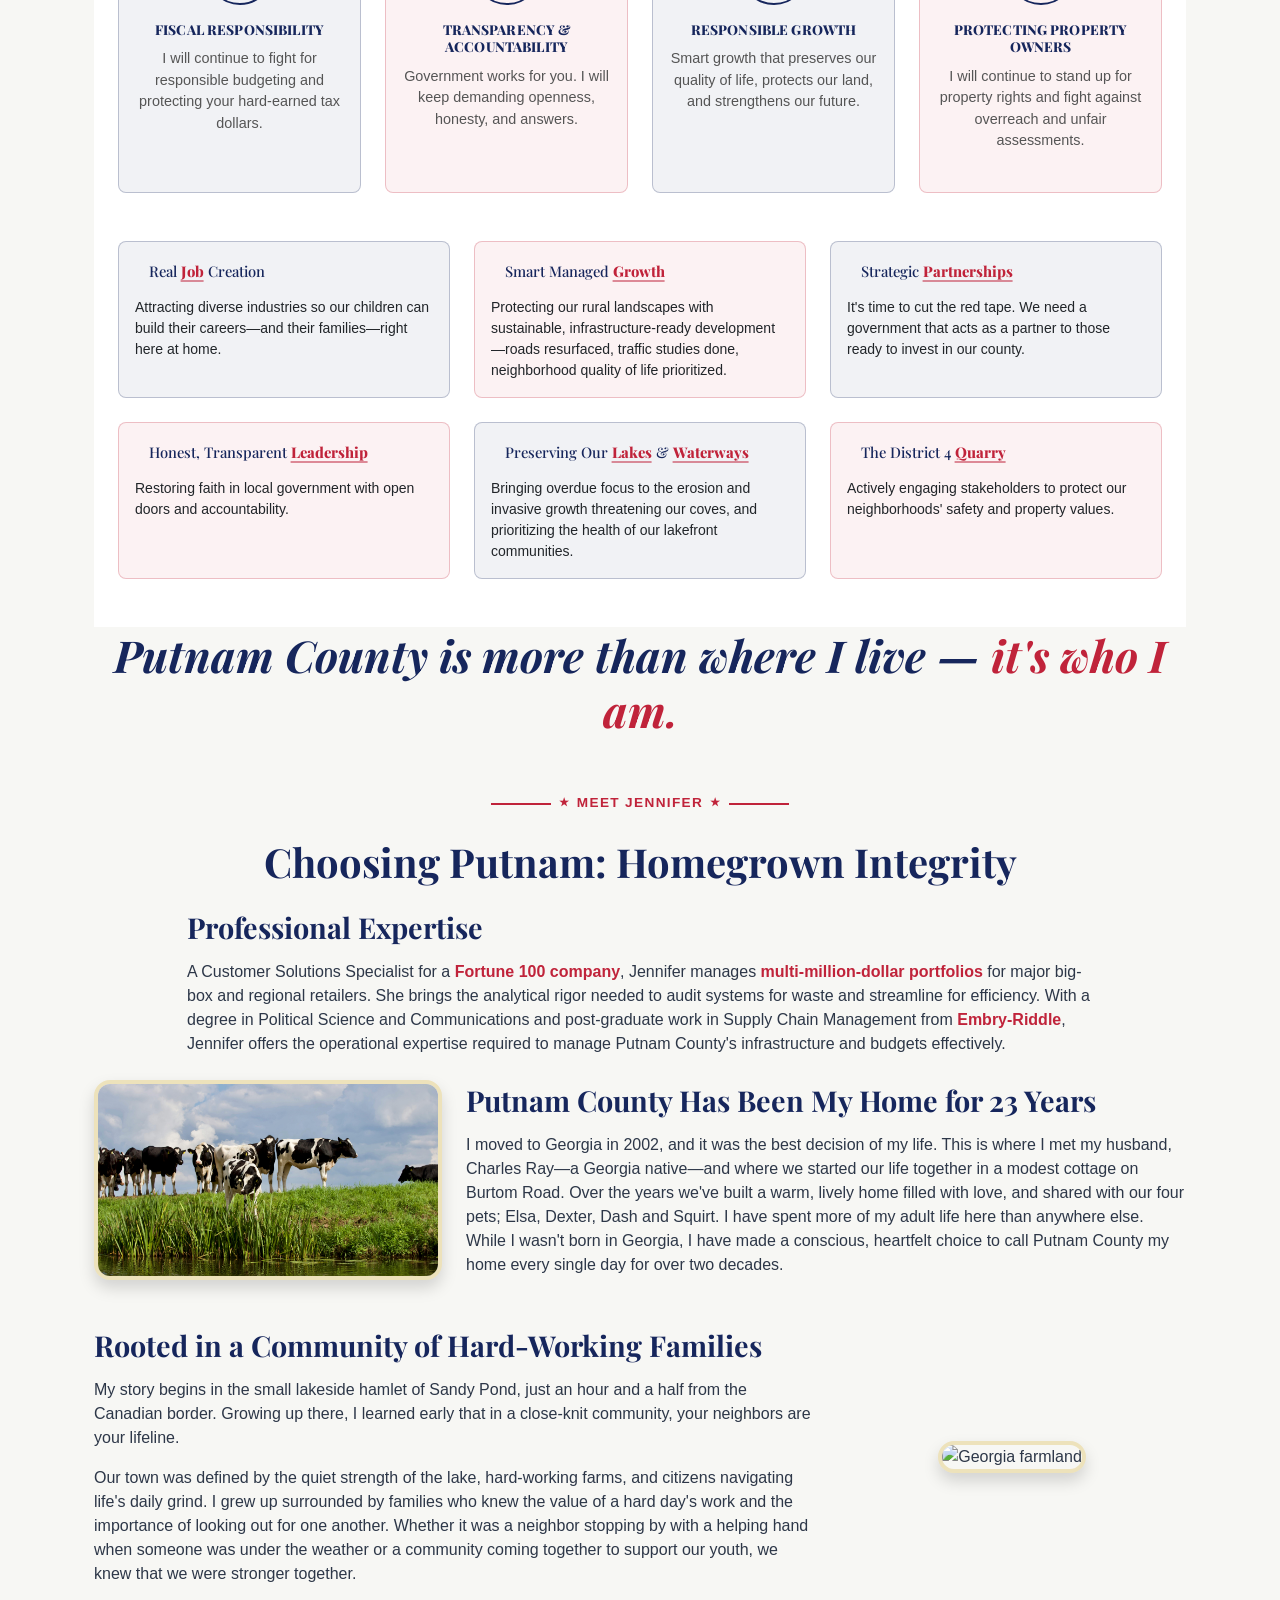
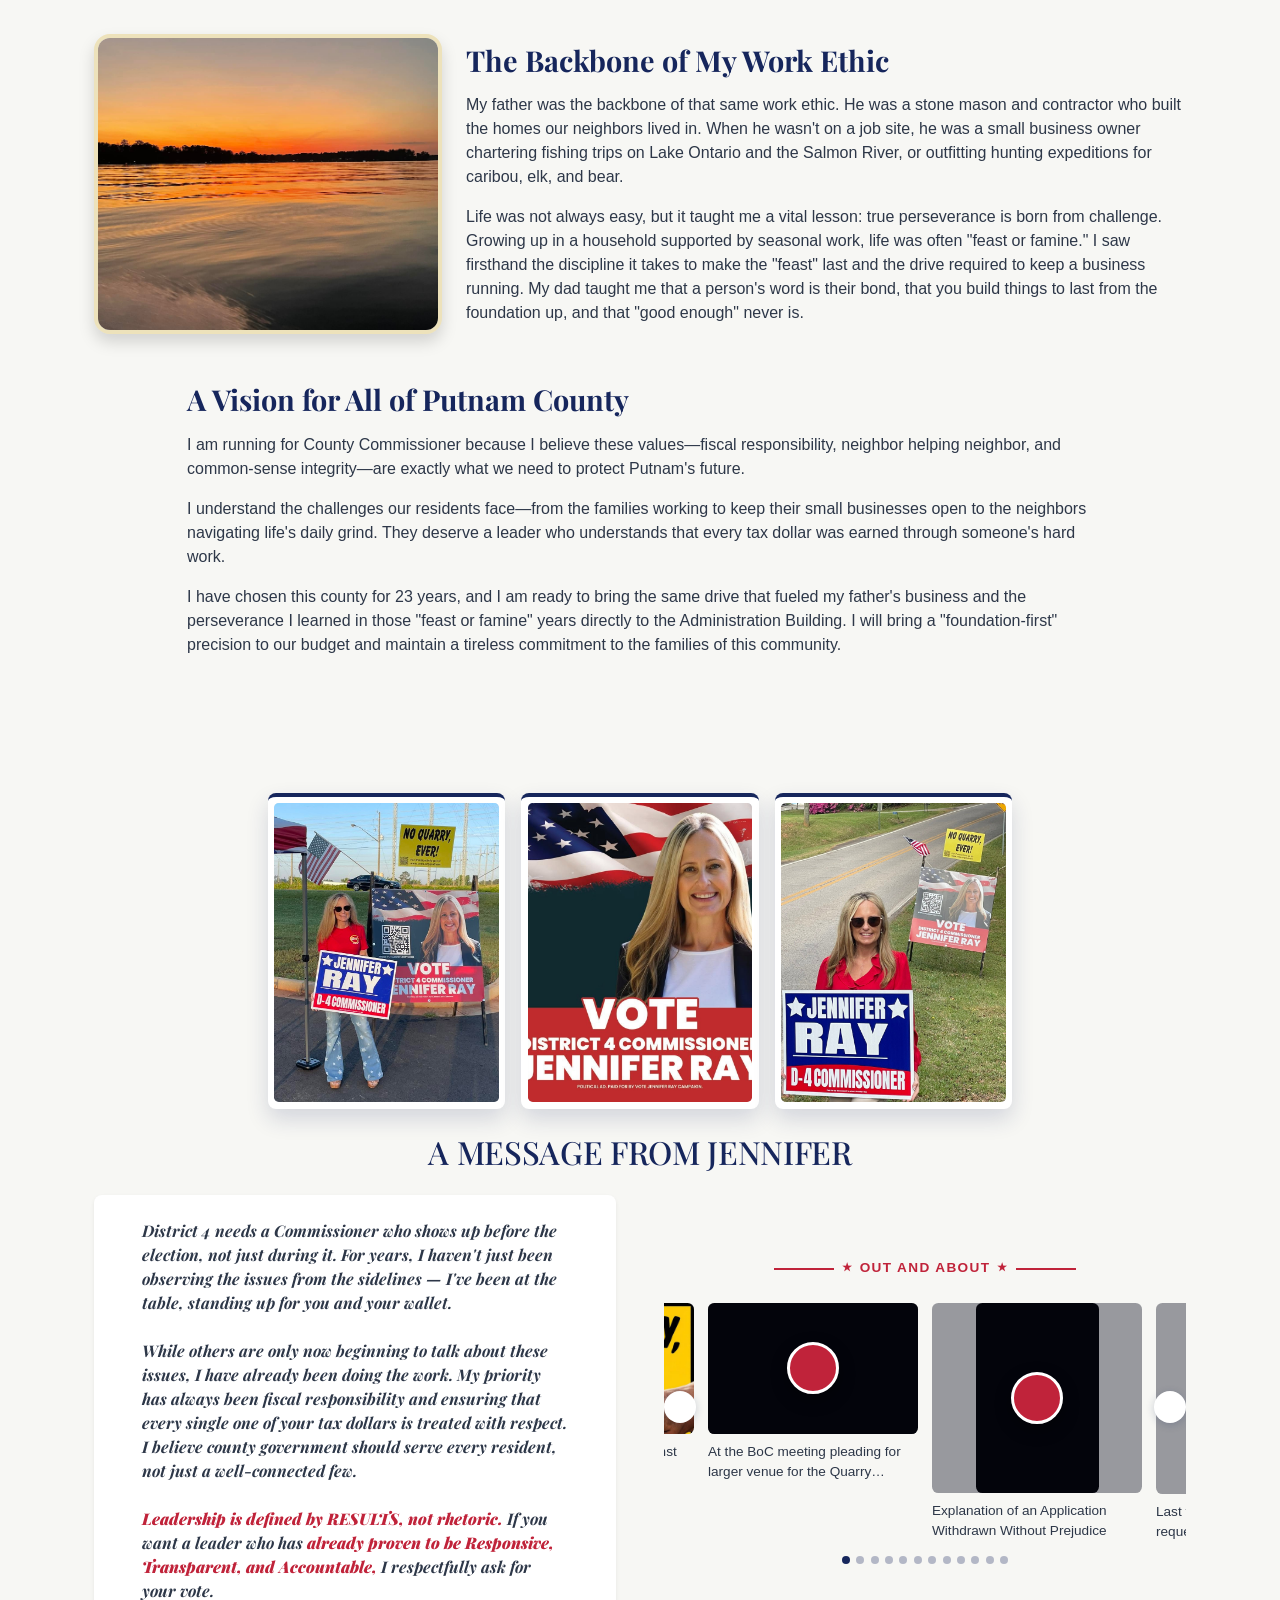
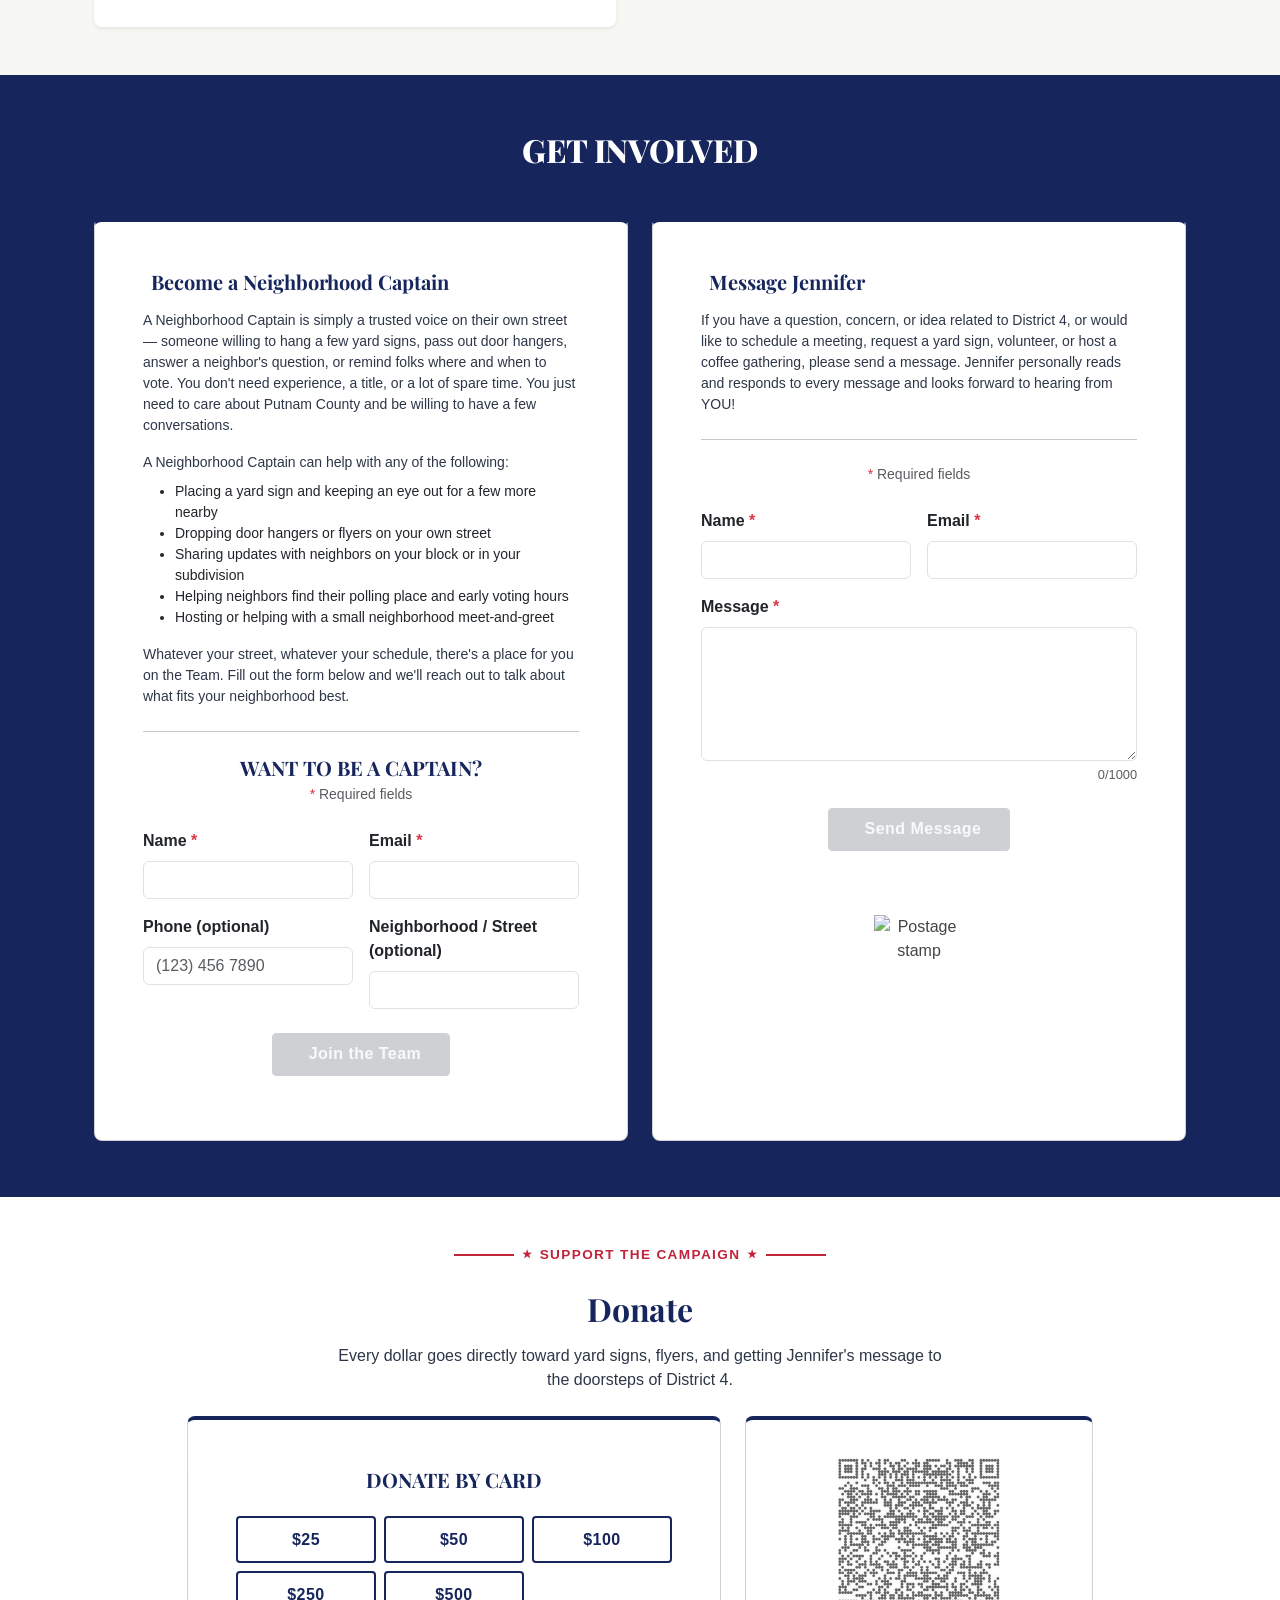
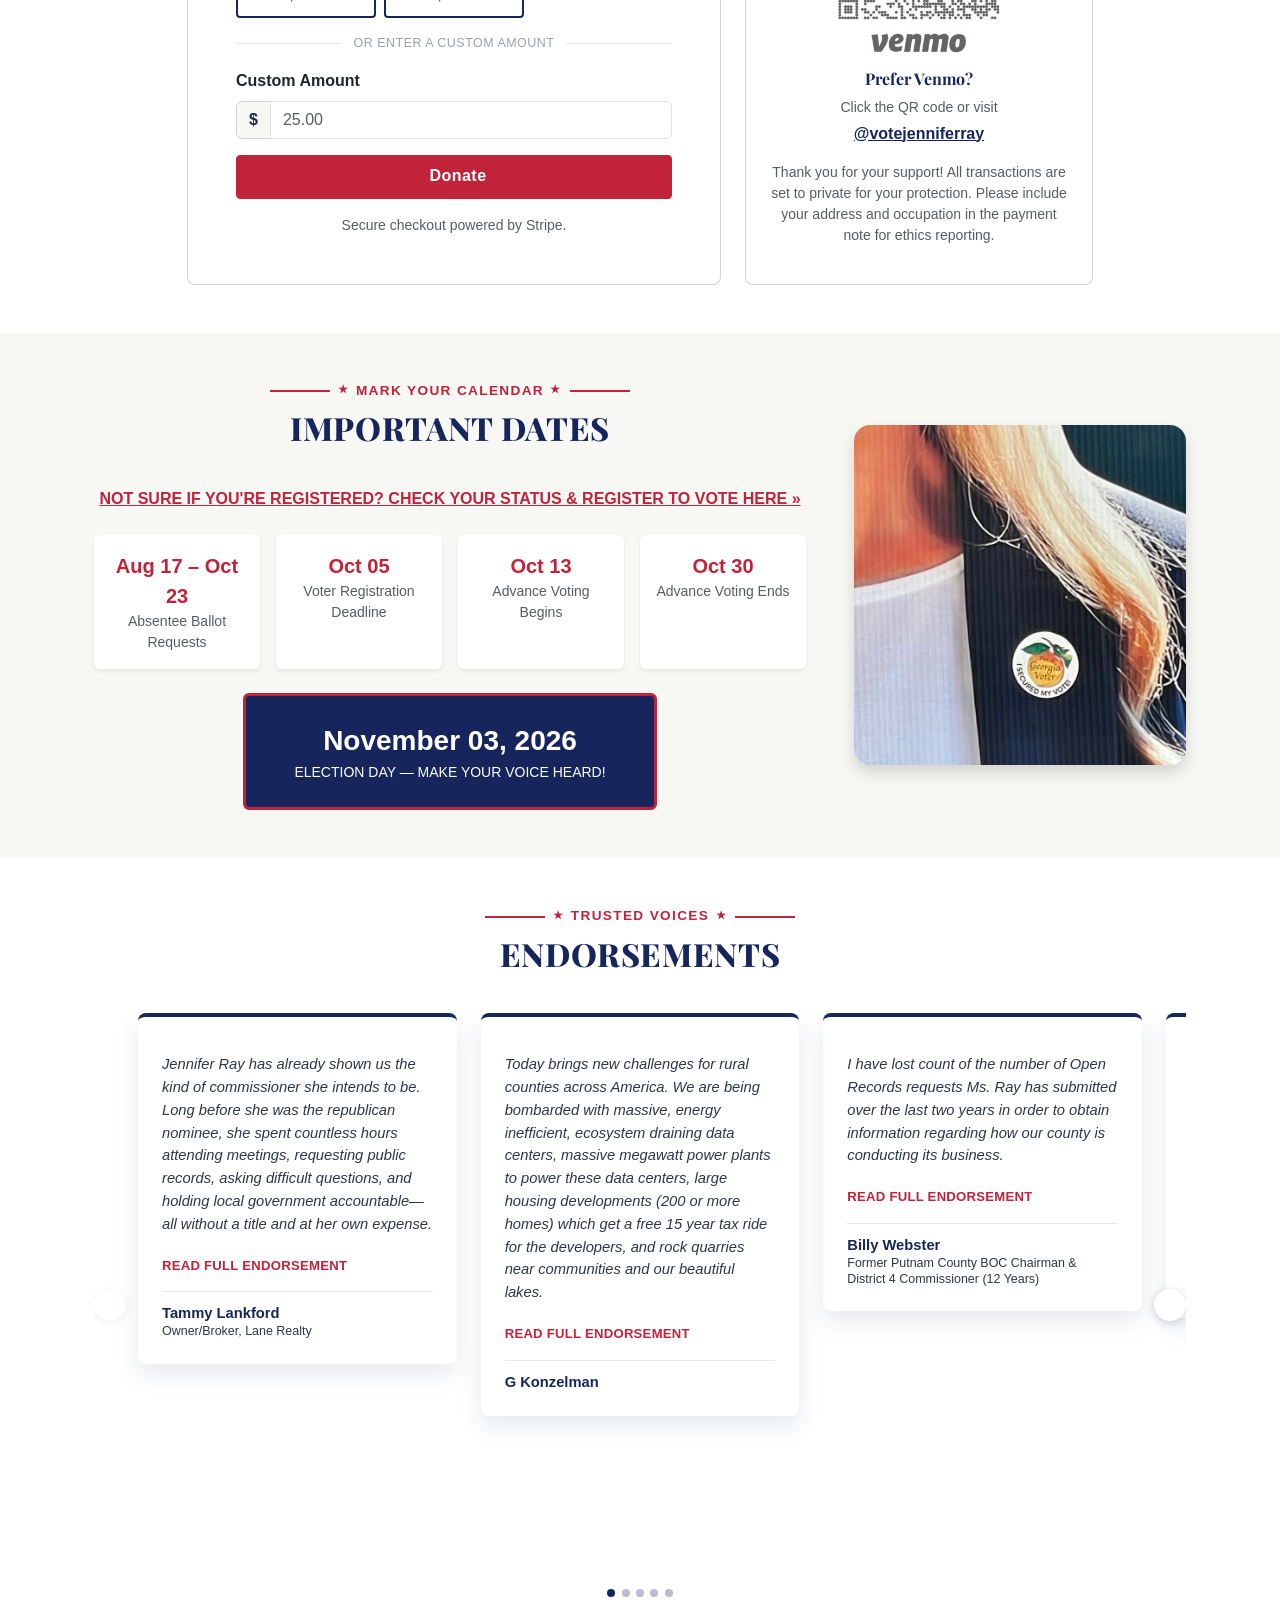
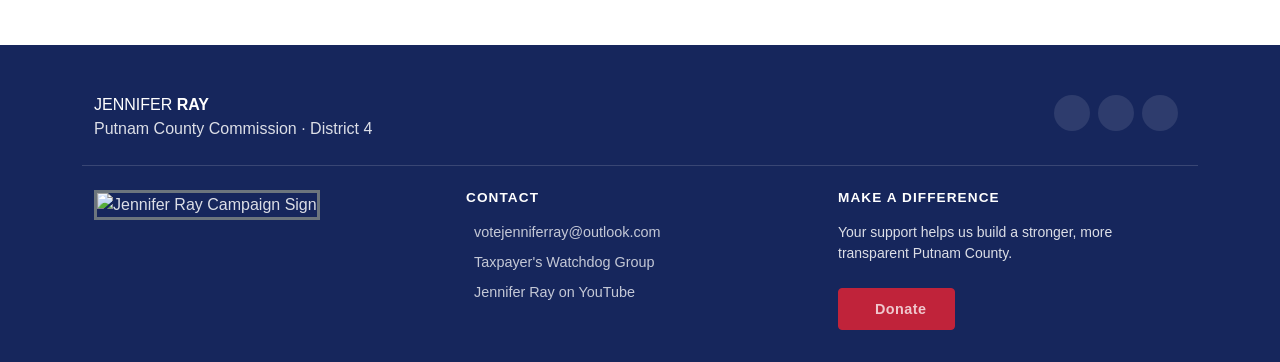
==== commit ef01408f: "live keys" ====
--- a/new.html
+++ b/new.html
@@ -1646,7 +1646,7 @@
 
 		<script src="https://cdn.jsdelivr.net/npm/bootstrap@5.3.3/dist/js/bootstrap.bundle.min.js"></script>
 		<script>
-			const RECIPIENT_EMAIL = "dwclever1@gmail.com";
+			const RECIPIENT_EMAIL = "votejenniferray@outlook.com";
 
 			function handleFormSubmit(formEl) {
 				formEl.addEventListener("submit", async function (e) {
@@ -1820,6 +1820,11 @@
 				setupCharCounters(formEl);
 			});
 
+			const donateStep1FormEl = document.getElementById("donateStep1");
+			if (donateStep1FormEl) {
+				setupPhoneMask(donateStep1FormEl);
+			}
+
 			document.querySelectorAll('.navbar-nav .nav-link[href^="#"]').forEach(function (link) {
 				link.addEventListener("click", function () {
 					const navbarCollapse = document.getElementById("mainNav");
@@ -2554,14 +2559,14 @@
 
 			(function setupDonateHandler() {
 				const STRIPE_PUBLISHABLE_KEY =
-					"pk_test_51TxRGGLcZS4vLFb9egveZwFNENJevqJfSCxzC8y0GocZnnTSbCwXkq1B43ZJNfiPFA8raiB4YcS7VR5PcHruj00k005k6Tyyby";
+					"pk_live_51TxRG4PuYC7TF21PLshVcpWFV7MvsSyqpO5A8iNURLjoS0My02J0DOpodYjoBp5sE41hRkZYRqH8ESvErDTwF1vb007611dlBH";
 				const MAX_AMOUNT_DOLLARS = 10000;
 
 				const isLocal = ["127.0.0.1", "localhost"].includes(window.location.hostname);
 				const BACKEND_BASE_URL = isLocal ? "http://127.0.0.1:7070" : "https://api.votejenniferray.com";
 
 				const CANDIDATE_PATH = "/api/jennifer/create-payment-intent";
-				const REQUEST_TIMEOUT_MS = 4000;
+				const REQUEST_TIMEOUT_MS = 10000;
 
 				const amountInput = document.getElementById("donateAmount");
 				const nameInput = document.getElementById("donateName");
--- a/css/new-style.css
+++ b/css/new-style.css
@@ -349,7 +349,7 @@
 .hero-section {
 	position: relative;
 	background-image:
-		linear-gradient(120deg, rgba(247, 247, 244, 0.94) 0%, rgba(247, 247, 244, 0.75) 45%, rgba(247, 247, 244, 0.35) 100%),
+		linear-gradient(120deg, rgba(247, 247, 244, 0.8) 0%, rgba(247, 247, 244, 0.6) 45%, rgba(247, 247, 244, 0.22) 100%),
 		url("../images/lake-sinclair-hero.jpg");
 	background-size: cover;
 	background-position: center;
@@ -381,12 +381,15 @@
 	border-radius: 0.5rem;
 	box-shadow: 0 20px 40px rgba(22, 38, 92, 0.35);
 	border: 4px solid #fff;
+	max-width: 85%;
+	height: auto;
+	margin: 0 auto;
 }
 
 @media (max-width: 991px) {
 	.hero-photo-mobile {
-		width: 100%;
-		max-width: 500px;
+		width: 85%;
+		max-width: 425px;
 	}
 }
 
